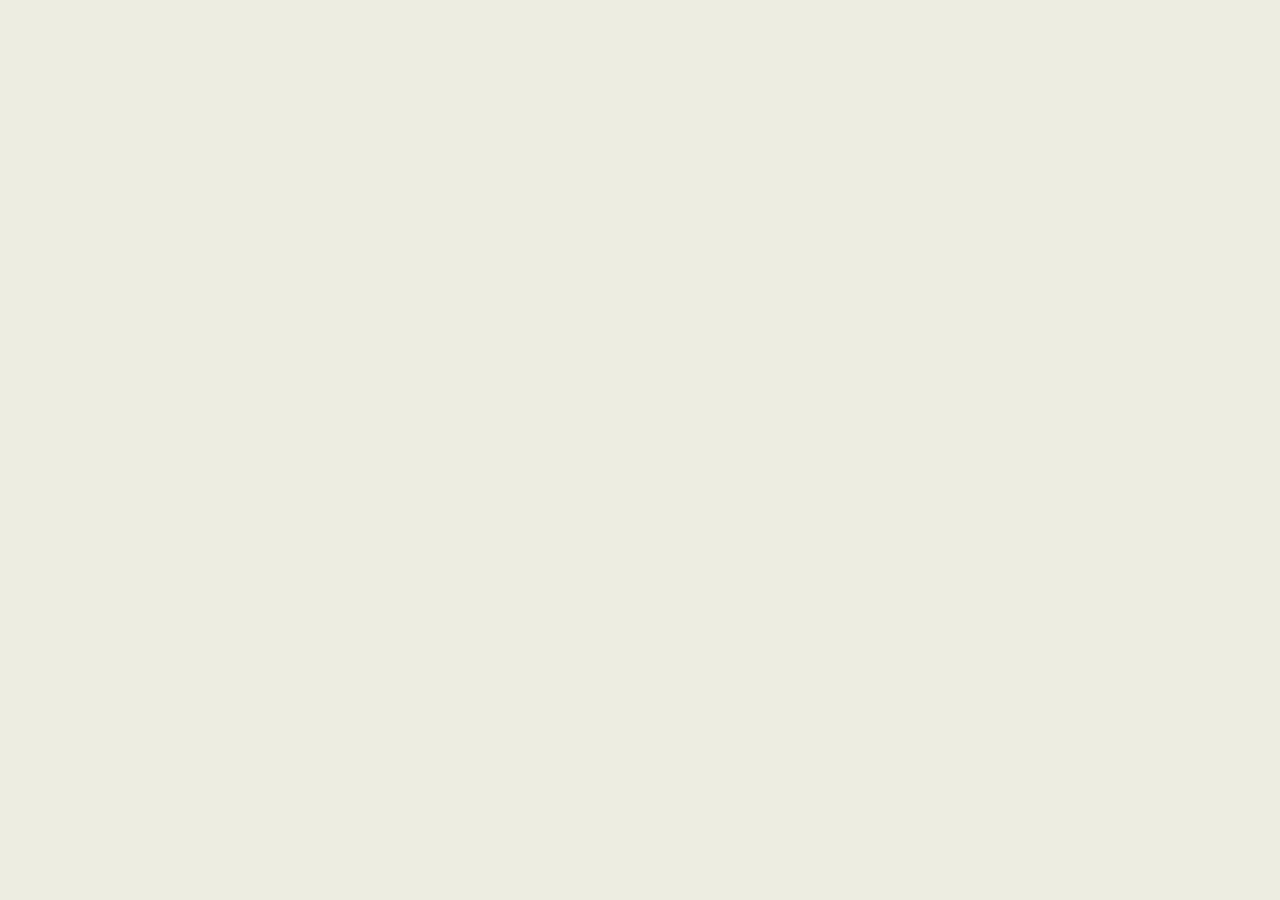
==== about.html @ 6cf09237 "Merge e65d9703455f284e19aa15d1f15fa1c5d9354778 into 5977c89990b8c82c3a031d2081d20582391909e2" ====
<!DOCTYPE html><!--  This site was created in Webflow. https://www.webflow.com  -->
<!--  Last Published: Sun Nov 13 2022 05:56:39 GMT+0000 (Coordinated Universal Time)  -->
<html data-wf-page="636b43f2e501505edc922501" data-wf-site="6369af2b715eea54d5417e1f">
<section class = "hidden-about">
<head>
  <meta charset="utf-8">
  <title>About</title>
  <meta content="About" property="og:title">
  <meta content="About" property="twitter:title">
  <meta content="width=device-width, initial-scale=1" name="viewport">
  <meta content="Webflow" name="generator">
  <link href="css/normalize.css" rel="stylesheet" type="text/css">
  <link href="css/webflow.css" rel="stylesheet" type="text/css">
  <link href="css/minugahan-a.webflow.css" rel="stylesheet" type="text/css">
  <script src="https://ajax.googleapis.com/ajax/libs/webfont/1.6.26/webfont.js" type="text/javascript"></script>
  <script type="text/javascript">WebFont.load({  google: {    families: ["Chivo:300,regular,700,900"]  }});</script>
  <!-- [if lt IE 9]><script src="https://cdnjs.cloudflare.com/ajax/libs/html5shiv/3.7.3/html5shiv.min.js" type="text/javascript"></script><![endif] -->
  <script type="text/javascript">!function(o,c){var n=c.documentElement,t=" w-mod-";n.className+=t+"js",("ontouchstart"in o||o.DocumentTouch&&c instanceof DocumentTouch)&&(n.className+=t+"touch")}(window,document);</script>
  <link href="images/minu-favicon.svg" rel="shortcut icon" type="image/x-icon">
  <link href="images/minu-webclip.svg" rel="apple-touch-icon">
</head>
<body>
  <div data-animation="default" data-collapse="small" data-duration="400" data-easing="ease" data-easing2="ease" role="banner" class="navbar w-nav">
    <div class="container container-nav w-container">
      <div class="container-inner">
        <a href="./index" id="w-node-_649394a2-8411-ead7-0575-63509ac15fb8-9ac15fb5" aria-current="page" class="brand w-nav-brand w--current"><img src="images/minugahana-logo.png" loading="lazy" alt="" class="image-logo"></a>
        <nav role="navigation" id="w-node-_649394a2-8411-ead7-0575-63509ac15fba-9ac15fb5" class="nav-menu w-nav-menu">
          <a href="./about" class="nav-link w-nav-link">About</a>
          <a href="./shop" class="nav-link w-nav-link">Shop</a>
          <a href="./production" class="nav-link w-nav-link">Production</a>
        </nav>
        <div class="burger-cart-wrap">
          <div id="w-node-_649394a2-8411-ead7-0575-63509ac15fc3-9ac15fb5" class="link-wrap-right">
            <a href="/shop#!/~/search" class="w-inline-block"><img src="images/search.svg" loading="lazy" alt="" class="nav-icon"></a>
            <a href="/shop#!/~/account/returnUrl=/account" class="w-inline-block"><img src="images/account.svg" loading="lazy" alt="" class="nav-icon"></a>
            <a href="#" class="nav-link-cart w-inline-block"><img src="images/cart.svg" loading="lazy" alt="" class="nav-icon">
              <div class="embed-cart w-embed w-script">
                <div class="ec-cart-widget"></div>
                <div>
                  <script data-cfasync="false" type="text/javascript" src="https://app.ecwid.com/script.js?80605001&data_platform=code&data_date=2022-11-13" charset="utf-8"></script>
                  <script type="text/javascript">Ecwid.init();</script>
                </div>
              </div>
            </a>
          </div>
          <div id="w-node-_649394a2-8411-ead7-0575-63509ac15fc1-9ac15fb5" class="menu-button w-nav-button">
            <div class="w-icon-nav-menu"></div>
          </div>
        </div>
      </div>
    </div>
  </div>
  <div class="section-medium wf-section">
    <div class="container w-container">
      <div class="paragraph-wrap">
        <p>Minugahana is a Japanese proverbs which directly translated as “not seeing is a flower”. Currently based in North Borneo/Sabah. I started off this platform initially for passion purpose, yet it was so lovely to see the amount of support I got ever since. I look forward to grow through experience with you guys.</p>
      </div>
    </div>
  </div>
  <div class="section-image wf-section">
    <div class="container no-pad w-container">
      <div class="image-wrap"><img src="images/about_1-1.jpg" loading="lazy" srcset="images/about_1-1-p-500.jpg 500w, images/about_1-1-p-800.jpg 800w, images/about_1-1-p-1080.jpg 1080w, images/about_1-1-p-1600.jpg 1600w, images/about_1-1-p-2000.jpg 2000w, images/about_1-1.jpg 2880w" sizes="100vw" alt="" class="image-contain-sides"></div>
    </div>
  </div>
  <div class="section-medium wf-section">
    <div class="container w-container">
      <div class="paragraph-wrap">
        <p>I see Minugahana more like a human experience than a brand/label. My aim is just to learn-experience-create more and making sure I’m giving minimal impact on the environment while working towards it.  Recently I found a local tailor that I work closely with, her name is Lina. She is a middle age woman and very hardworking. I made the tops and she made the skirts. I hope to collaborate with her more in the future.</p>
      </div>
    </div>
  </div>
  <div class="section-image wf-section">
    <div class="container no-pad w-container">
      <div class="image-wrap"><img src="images/about_2.jpg" loading="lazy" srcset="images/about_2-p-500.jpg 500w, images/about_2-p-800.jpg 800w, images/about_2-p-1080.jpg 1080w, images/about_2-p-1600.jpg 1600w, images/about_2-p-2000.jpg 2000w, images/about_2.jpg 2880w" sizes="100vw" alt="" class="image-contain-sides"></div>
    </div>
  </div>
  <div class="section-medium wf-section">
    <div class="container w-container">
      <div class="paragraph-wrap">
        <p>Upcycling is something that we will always look forward to do, in order to help decreasing the global textile waste. We are always in the hunt for fabric remnants/vintages/deadstocks from different places. Each of them carry their own story and it will soon be yours. Each item is either one or few of a kinds, embrace the secondhand nature knowing your product is truly unique and handmade with heaps of care and love.</p>
      </div>
    </div>
  </div>
  <div class="section-image wf-section">
    <div class="container no-pad w-container">
      <div class="image-wrap"><img src="images/about_3.jpg" loading="lazy" srcset="images/about_3-p-500.jpg 500w, images/about_3-p-800.jpg 800w, images/about_3-p-1080.jpg 1080w, images/about_3-p-1600.jpg 1600w, images/about_3-p-2000.jpg 2000w, images/about_3.jpg 2880w" sizes="100vw" alt="" class="image-contain-sides"></div>
    </div>
  </div>
  <div class="section-medium wf-section">
    <div class="container w-container">
      <div class="paragraph-wrap">
        <p>10% of profits are donated monthly to different non-profit organizations, mainly focusing on the ones that needed the most. If you have any suggestions don’t hesitate to contact us, we would really appreciate it.</p>
      </div>
    </div>
  </div>
  <div class="section-image wf-section">
    <div class="container no-pad w-container">
      <div class="image-wrap"><img src="images/about_4.jpg" loading="lazy" srcset="images/about_4-p-500.jpg 500w, images/about_4-p-800.jpg 800w, images/about_4-p-1080.jpg 1080w, images/about_4-p-1600.jpg 1600w, images/about_4-p-2000.jpg 2000w, images/about_4.jpg 2880w" sizes="100vw" alt="" class="image-contain-sides"></div>
    </div>
  </div>
  <div class="section-medium wf-section">
    <div class="container w-container">
      <div class="paragraph-wrap">
        <p>Sending love and gratitude to the lovely people who supported Minugahana’s small and slow motion expression. xx<br><br>Photos are taken by my sister, Dana.</p>
      </div>
    </div>
  </div>
  <div class="section-footer wf-section">
    <div class="container w-container">
      <div class="footer-wrap">
        <div class="footer-links-wrap">
          <a href="./shipping-and-returns" class="footer-link">Shipping &amp; Returns</a>
          <a href="./contact" class="footer-link">Contact</a>
          <a href="./size-guide" class="footer-link">Size guide</a>
          <a href="./care" class="footer-link">Care</a>
          <a href="https://www.instagram.com/minugahan_a/" class="footer-link-icon w-inline-block"><img src="images/instagram-minu.svg" loading="lazy" alt="" class="footer-icon"></a>
        </div>
        <div class="copyright">© 2022 Minugahana. All rights reserved</div>
      </div>
    </div>
  </div>
  <script src="https://d3e54v103j8qbb.cloudfront.net/js/jquery-3.5.1.min.dc5e7f18c8.js?site=6369af2b715eea54d5417e1f" type="text/javascript" integrity="sha256-9/aliU8dGd2tb6OSsuzixeV4y/faTqgFtohetphbbj0=" crossorigin="anonymous"></script>
  <script src="js/webflow.js" type="text/javascript"></script>
  <!-- [if lte IE 9]><script src="https://cdnjs.cloudflare.com/ajax/libs/placeholders/3.0.2/placeholders.min.js"></script><![endif] -->
  <script>
  Ecwid.OnPageLoaded.add(function(page){
    console.log(page);
    if(Ecwid.getVisitorLocation().countryCode === 'MY' && page.type === 'PRODUCT'){
      console.log('Malaysian',$('input[name="Country"]').length)
      var checkExist = setInterval(function() {
        console.log("loading completed!");
        clearInterval(checkExist);
        $('input[name="Country"]').click()	
      }, 100);
    }
  });
  /*
  Ecwid.OnPageLoaded.add(function(page){
    console.log(page);
    if(Ecwid.getVisitorLocation().countryCode === 'MY' && page.type === 'PRODUCT'){
      console.log('Malaysian',$('input[name="Country"]').length)
      var checkExist = setInterval(function() {
        if ($('#loadingDiv').is(':hidden')) {
          console.log("loading completed!");
          clearInterval(checkExist);
          $('input[name="Country"]').click()	
        }
      }, 100);
    }
  });
*/
  Ecwid.OnProductOptionsChanged.add(function() {
    beforeDiscount = parseFloat($($('.details-product-price__value')[0]).text().replace('RM', ''))	
    discount = parseFloat($('.option-surcharge__value').text().replace('-RM', ''))
    /*
    if(Ecwid.getVisitorLocation().countryCode === 'MY'){
      $('.product-details__product-price').append(`<div class="product-details__product-price ec-price-item" style="margin-bottom:0px"><s class="ec-price-item" style="font-size: 15px;">AU$${beforeDiscount.toFixed(2)}</s><span> (Malaysian Price)</span></div>`)    
    }
    */
  });
  Ecwid.OnPageLoaded.add(function(page){
    console.log(page);
    if(page.type === 'SEARCH' || page.type === 'ACCOUNT_ROOT' || page.type === 'CART') {
      console.log('yes');
      $('.tabs-menu').addClass('hide');
    } else {
      console.log('no')
      $('.tabs-menu').removeClass('hide');
    }
  });
</script>
</body>
</section>
</html>
---- css/webflow.css ----
@font-face {
  font-family: 'webflow-icons';
  src: url("[data-uri]") format('truetype');
  font-weight: normal;
  font-style: normal;
}
[class^="w-icon-"],
[class*=" w-icon-"] {
  /* use !important to prevent issues with browser extensions that change fonts */
  font-family: 'webflow-icons' !important;
  speak: none;
  font-style: normal;
  font-weight: normal;
  font-variant: normal;
  text-transform: none;
  line-height: 1;
  /* Better Font Rendering =========== */
  -webkit-font-smoothing: antialiased;
  -moz-osx-font-smoothing: grayscale;
}
.w-icon-slider-right:before {
  content: "\e600";
}
.w-icon-slider-left:before {
  content: "\e601";
}
.w-icon-nav-menu:before {
  content: "\e602";
}
.w-icon-arrow-down:before,
.w-icon-dropdown-toggle:before {
  content: "\e603";
}
.w-icon-file-upload-remove:before {
  content: "\e900";
}
.w-icon-file-upload-icon:before {
  content: "\e903";
}
* {
  -webkit-box-sizing: border-box;
  -moz-box-sizing: border-box;
  box-sizing: border-box;
}
html {
  height: 100%;
}
body {
  margin: 0;
  min-height: 100%;
  background-color: #fff;
  font-family: Arial, sans-serif;
  font-size: 14px;
  line-height: 20px;
  color: #333;
}
img {
  max-width: 100%;
  vertical-align: middle;
  display: inline-block;
}
html.w-mod-touch * {
  background-attachment: scroll !important;
}
.w-block {
  display: block;
}
.w-inline-block {
  max-width: 100%;
  display: inline-block;
}
.w-clearfix:before,
.w-clearfix:after {
  content: " ";
  display: table;
  grid-column-start: 1;
  grid-row-start: 1;
  grid-column-end: 2;
  grid-row-end: 2;
}
.w-clearfix:after {
  clear: both;
}
.w-hidden {
  display: none;
}
.w-button {
  display: inline-block;
  padding: 9px 15px;
  background-color: #3898EC;
  color: white;
  border: 0;
  line-height: inherit;
  text-decoration: none;
  cursor: pointer;
  border-radius: 0;
}
input.w-button {
  -webkit-appearance: button;
}
html[data-w-dynpage] [data-w-cloak] {
  color: transparent !important;
}
.w-webflow-badge,
.w-webflow-badge * {
  position: static;
  left: auto;
  top: auto;
  right: auto;
  bottom: auto;
  z-index: auto;
  display: block;
  visibility: visible;
  overflow: visible;
  overflow-x: visible;
  overflow-y: visible;
  box-sizing: border-box;
  width: auto;
  height: auto;
  max-height: none;
  max-width: none;
  min-height: 0;
  min-width: 0;
  margin: 0;
  padding: 0;
  float: none;
  clear: none;
  border: 0 none transparent;
  border-radius: 0;
  background: none;
  background-image: none;
  background-position: 0% 0%;
  background-size: auto auto;
  background-repeat: repeat;
  background-origin: padding-box;
  background-clip: border-box;
  background-attachment: scroll;
  background-color: transparent;
  box-shadow: none;
  opacity: 1;
  transform: none;
  transition: none;
  direction: ltr;
  font-family: inherit;
  font-weight: inherit;
  color: inherit;
  font-size: inherit;
  line-height: inherit;
  font-style: inherit;
  font-variant: inherit;
  text-align: inherit;
  letter-spacing: inherit;
  text-decoration: inherit;
  text-indent: 0;
  text-transform: inherit;
  list-style-type: disc;
  text-shadow: none;
  font-smoothing: auto;
  vertical-align: baseline;
  cursor: inherit;
  white-space: inherit;
  word-break: normal;
  word-spacing: normal;
  word-wrap: normal;
}
.w-webflow-badge {
  position: fixed !important;
  display: inline-block !important;
  visibility: visible !important;
  z-index: 2147483647 !important;
  top: auto !important;
  right: 12px !important;
  bottom: 12px !important;
  left: auto !important;
  color: #AAADB0 !important;
  background-color: #fff !important;
  border-radius: 3px !important;
  padding: 6px 8px 6px 6px !important;
  font-size: 12px !important;
  opacity: 1 !important;
  line-height: 14px !important;
  text-decoration: none !important;
  transform: none !important;
  margin: 0 !important;
  width: auto !important;
  height: auto !important;
  overflow: visible !important;
  white-space: nowrap;
  box-shadow: 0 0 0 1px rgba(0, 0, 0, 0.1), 0px 1px 3px rgba(0, 0, 0, 0.1);
  cursor: pointer;
}
.w-webflow-badge > img {
  display: inline-block !important;
  visibility: visible !important;
  opacity: 1 !important;
  vertical-align: middle !important;
}
h1,
h2,
h3,
h4,
h5,
h6 {
  font-weight: bold;
  margin-bottom: 10px;
}
h1 {
  font-size: 38px;
  line-height: 44px;
  margin-top: 20px;
}
h2 {
  font-size: 32px;
  line-height: 36px;
  margin-top: 20px;
}
h3 {
  font-size: 24px;
  line-height: 30px;
  margin-top: 20px;
}
h4 {
  font-size: 18px;
  line-height: 24px;
  margin-top: 10px;
}
h5 {
  font-size: 14px;
  line-height: 20px;
  margin-top: 10px;
}
h6 {
  font-size: 12px;
  line-height: 18px;
  margin-top: 10px;
}
p {
  margin-top: 0;
  margin-bottom: 10px;
}
blockquote {
  margin: 0 0 10px 0;
  padding: 10px 20px;
  border-left: 5px solid #E2E2E2;
  font-size: 18px;
  line-height: 22px;
}
figure {
  margin: 0;
  margin-bottom: 10px;
}
figcaption {
  margin-top: 5px;
  text-align: center;
}
ul,
ol {
  margin-top: 0px;
  margin-bottom: 10px;
  padding-left: 40px;
}
.w-list-unstyled {
  padding-left: 0;
  list-style: none;
}
.w-embed:before,
.w-embed:after {
  content: " ";
  display: table;
  grid-column-start: 1;
  grid-row-start: 1;
  grid-column-end: 2;
  grid-row-end: 2;
}
.w-embed:after {
  clear: both;
}
.w-video {
  width: 100%;
  position: relative;
  padding: 0;
}
.w-video iframe,
.w-video object,
.w-video embed {
  position: absolute;
  top: 0;
  left: 0;
  width: 100%;
  height: 100%;
  border: none;
}
fieldset {
  padding: 0;
  margin: 0;
  border: 0;
}
button,
[type='button'],
[type='reset'] {
  border: 0;
  cursor: pointer;
  -webkit-appearance: button;
}
.w-form {
  margin: 0 0 15px;
}
.w-form-done {
  display: none;
  padding: 20px;
  text-align: center;
  background-color: #dddddd;
}
.w-form-fail {
  display: none;
  margin-top: 10px;
  padding: 10px;
  background-color: #ffdede;
}
label {
  display: block;
  margin-bottom: 5px;
  font-weight: bold;
}
.w-input,
.w-select {
  display: block;
  width: 100%;
  height: 38px;
  padding: 8px 12px;
  margin-bottom: 10px;
  font-size: 14px;
  line-height: 1.42857143;
  color: #333333;
  vertical-align: middle;
  background-color: #ffffff;
  border: 1px solid #cccccc;
}
.w-input:-moz-placeholder,
.w-select:-moz-placeholder {
  color: #999;
}
.w-input::-moz-placeholder,
.w-select::-moz-placeholder {
  color: #999;
  opacity: 1;
}
.w-input:-ms-input-placeholder,
.w-select:-ms-input-placeholder {
  color: #999;
}
.w-input::-webkit-input-placeholder,
.w-select::-webkit-input-placeholder {
  color: #999;
}
.w-input:focus,
.w-select:focus {
  border-color: #3898EC;
  outline: 0;
}
.w-input[disabled],
.w-select[disabled],
.w-input[readonly],
.w-select[readonly],
fieldset[disabled] .w-input,
fieldset[disabled] .w-select {
  cursor: not-allowed;
}
.w-input[disabled]:not(.w-input-disabled),
.w-select[disabled]:not(.w-input-disabled),
.w-input[readonly],
.w-select[readonly],
fieldset[disabled]:not(.w-input-disabled) .w-input,
fieldset[disabled]:not(.w-input-disabled) .w-select {
  background-color: #eeeeee;
}
textarea.w-input,
textarea.w-select {
  height: auto;
}
.w-select {
  background-color: #f3f3f3;
}
.w-select[multiple] {
  height: auto;
}
.w-form-label {
  display: inline-block;
  cursor: pointer;
  font-weight: normal;
  margin-bottom: 0px;
}
.w-radio {
  display: block;
  margin-bottom: 5px;
  padding-left: 20px;
}
.w-radio:before,
.w-radio:after {
  content: " ";
  display: table;
  grid-column-start: 1;
  grid-row-start: 1;
  grid-column-end: 2;
  grid-row-end: 2;
}
.w-radio:after {
  clear: both;
}
.w-radio-input {
  margin: 4px 0 0;
  margin-top: 1px \9;
  line-height: normal;
  float: left;
  margin-left: -20px;
}
.w-radio-input {
  margin-top: 3px;
}
.w-file-upload {
  display: block;
  margin-bottom: 10px;
}
.w-file-upload-input {
  width: 0.1px;
  height: 0.1px;
  opacity: 0;
  overflow: hidden;
  position: absolute;
  z-index: -100;
}
.w-file-upload-default,
.w-file-upload-uploading,
.w-file-upload-success {
  display: inline-block;
  color: #333333;
}
.w-file-upload-error {
  display: block;
  margin-top: 10px;
}
.w-file-upload-default.w-hidden,
.w-file-upload-uploading.w-hidden,
.w-file-upload-error.w-hidden,
.w-file-upload-success.w-hidden {
  display: none;
}
.w-file-upload-uploading-btn {
  display: flex;
  font-size: 14px;
  font-weight: normal;
  cursor: pointer;
  margin: 0;
  padding: 8px 12px;
  border: 1px solid #cccccc;
  background-color: #fafafa;
}
.w-file-upload-file {
  display: flex;
  flex-grow: 1;
  justify-content: space-between;
  margin: 0;
  padding: 8px 9px 8px 11px;
  border: 1px solid #cccccc;
  background-color: #fafafa;
}
.w-file-upload-file-name {
  font-size: 14px;
  font-weight: normal;
  display: block;
}
.w-file-remove-link {
  margin-top: 3px;
  margin-left: 10px;
  width: auto;
  height: auto;
  padding: 3px;
  display: block;
  cursor: pointer;
}
.w-icon-file-upload-remove {
  margin: auto;
  font-size: 10px;
}
.w-file-upload-error-msg {
  display: inline-block;
  color: #ea384c;
  padding: 2px 0;
}
.w-file-upload-info {
  display: inline-block;
  line-height: 38px;
  padding: 0 12px;
}
.w-file-upload-label {
  display: inline-block;
  font-size: 14px;
  font-weight: normal;
  cursor: pointer;
  margin: 0;
  padding: 8px 12px;
  border: 1px solid #cccccc;
  background-color: #fafafa;
}
.w-icon-file-upload-icon,
.w-icon-file-upload-uploading {
  display: inline-block;
  margin-right: 8px;
  width: 20px;
}
.w-icon-file-upload-uploading {
  height: 20px;
}
.w-container {
  margin-left: auto;
  margin-right: auto;
  max-width: 940px;
}
.w-container:before,
.w-container:after {
  content: " ";
  display: table;
  grid-column-start: 1;
  grid-row-start: 1;
  grid-column-end: 2;
  grid-row-end: 2;
}
.w-container:after {
  clear: both;
}
.w-container .w-row {
  margin-left: -10px;
  margin-right: -10px;
}
.w-row:before,
.w-row:after {
  content: " ";
  display: table;
  grid-column-start: 1;
  grid-row-start: 1;
  grid-column-end: 2;
  grid-row-end: 2;
}
.w-row:after {
  clear: both;
}
.w-row .w-row {
  margin-left: 0;
  margin-right: 0;
}
.w-col {
  position: relative;
  float: left;
  width: 100%;
  min-height: 1px;
  padding-left: 10px;
  padding-right: 10px;
}
.w-col .w-col {
  padding-left: 0;
  padding-right: 0;
}
.w-col-1 {
  width: 8.33333333%;
}
.w-col-2 {
  width: 16.66666667%;
}
.w-col-3 {
  width: 25%;
}
.w-col-4 {
  width: 33.33333333%;
}
.w-col-5 {
  width: 41.66666667%;
}
.w-col-6 {
  width: 50%;
}
.w-col-7 {
  width: 58.33333333%;
}
.w-col-8 {
  width: 66.66666667%;
}
.w-col-9 {
  width: 75%;
}
.w-col-10 {
  width: 83.33333333%;
}
.w-col-11 {
  width: 91.66666667%;
}
.w-col-12 {
  width: 100%;
}
.w-hidden-main {
  display: none !important;
}
@media screen and (max-width: 991px) {
  .w-container {
    max-width: 728px;
  }
  .w-hidden-main {
    display: inherit !important;
  }
  .w-hidden-medium {
    display: none !important;
  }
  .w-col-medium-1 {
    width: 8.33333333%;
  }
  .w-col-medium-2 {
    width: 16.66666667%;
  }
  .w-col-medium-3 {
    width: 25%;
  }
  .w-col-medium-4 {
    width: 33.33333333%;
  }
  .w-col-medium-5 {
    width: 41.66666667%;
  }
  .w-col-medium-6 {
    width: 50%;
  }
  .w-col-medium-7 {
    width: 58.33333333%;
  }
  .w-col-medium-8 {
    width: 66.66666667%;
  }
  .w-col-medium-9 {
    width: 75%;
  }
  .w-col-medium-10 {
    width: 83.33333333%;
  }
  .w-col-medium-11 {
    width: 91.66666667%;
  }
  .w-col-medium-12 {
    width: 100%;
  }
  .w-col-stack {
    width: 100%;
    left: auto;
    right: auto;
  }
}
@media screen and (max-width: 767px) {
  .w-hidden-main {
    display: inherit !important;
  }
  .w-hidden-medium {
    display: inherit !important;
  }
  .w-hidden-small {
    display: none !important;
  }
  .w-row,
  .w-container .w-row {
    margin-left: 0;
    margin-right: 0;
  }
  .w-col {
    width: 100%;
    left: auto;
    right: auto;
  }
  .w-col-small-1 {
    width: 8.33333333%;
  }
  .w-col-small-2 {
    width: 16.66666667%;
  }
  .w-col-small-3 {
    width: 25%;
  }
  .w-col-small-4 {
    width: 33.33333333%;
  }
  .w-col-small-5 {
    width: 41.66666667%;
  }
  .w-col-small-6 {
    width: 50%;
  }
  .w-col-small-7 {
    width: 58.33333333%;
  }
  .w-col-small-8 {
    width: 66.66666667%;
  }
  .w-col-small-9 {
    width: 75%;
  }
  .w-col-small-10 {
    width: 83.33333333%;
  }
  .w-col-small-11 {
    width: 91.66666667%;
  }
  .w-col-small-12 {
    width: 100%;
  }
}
@media screen and (max-width: 479px) {
  .w-container {
    max-width: none;
  }
  .w-hidden-main {
    display: inherit !important;
  }
  .w-hidden-medium {
    display: inherit !important;
  }
  .w-hidden-small {
    display: inherit !important;
  }
  .w-hidden-tiny {
    display: none !important;
  }
  .w-col {
    width: 100%;
  }
  .w-col-tiny-1 {
    width: 8.33333333%;
  }
  .w-col-tiny-2 {
    width: 16.66666667%;
  }
  .w-col-tiny-3 {
    width: 25%;
  }
  .w-col-tiny-4 {
    width: 33.33333333%;
  }
  .w-col-tiny-5 {
    width: 41.66666667%;
  }
  .w-col-tiny-6 {
    width: 50%;
  }
  .w-col-tiny-7 {
    width: 58.33333333%;
  }
  .w-col-tiny-8 {
    width: 66.66666667%;
  }
  .w-col-tiny-9 {
    width: 75%;
  }
  .w-col-tiny-10 {
    width: 83.33333333%;
  }
  .w-col-tiny-11 {
    width: 91.66666667%;
  }
  .w-col-tiny-12 {
    width: 100%;
  }
}
.w-widget {
  position: relative;
}
.w-widget-map {
  width: 100%;
  height: 400px;
}
.w-widget-map label {
  width: auto;
  display: inline;
}
.w-widget-map img {
  max-width: inherit;
}
.w-widget-map .gm-style-iw {
  text-align: center;
}
.w-widget-map .gm-style-iw > button {
  display: none !important;
}
.w-widget-twitter {
  overflow: hidden;
}
.w-widget-twitter-count-shim {
  display: inline-block;
  vertical-align: top;
  position: relative;
  width: 28px;
  height: 20px;
  text-align: center;
  background: white;
  border: #758696 solid 1px;
  border-radius: 3px;
}
.w-widget-twitter-count-shim * {
  pointer-events: none;
  -webkit-user-select: none;
  -moz-user-select: none;
  -ms-user-select: none;
  user-select: none;
}
.w-widget-twitter-count-shim .w-widget-twitter-count-inner {
  position: relative;
  font-size: 15px;
  line-height: 12px;
  text-align: center;
  color: #999;
  font-family: serif;
}
.w-widget-twitter-count-shim .w-widget-twitter-count-clear {
  position: relative;
  display: block;
}
.w-widget-twitter-count-shim.w--large {
  width: 36px;
  height: 28px;
}
.w-widget-twitter-count-shim.w--large .w-widget-twitter-count-inner {
  font-size: 18px;
  line-height: 18px;
}
.w-widget-twitter-count-shim:not(.w--vertical) {
  margin-left: 5px;
  margin-right: 8px;
}
.w-widget-twitter-count-shim:not(.w--vertical).w--large {
  margin-left: 6px;
}
.w-widget-twitter-count-shim:not(.w--vertical):before,
.w-widget-twitter-count-shim:not(.w--vertical):after {
  top: 50%;
  left: 0;
  border: solid transparent;
  content: ' ';
  height: 0;
  width: 0;
  position: absolute;
  pointer-events: none;
}
.w-widget-twitter-count-shim:not(.w--vertical):before {
  border-color: rgba(117, 134, 150, 0);
  border-right-color: #5d6c7b;
  border-width: 4px;
  margin-left: -9px;
  margin-top: -4px;
}
.w-widget-twitter-count-shim:not(.w--vertical).w--large:before {
  border-width: 5px;
  margin-left: -10px;
  margin-top: -5px;
}
.w-widget-twitter-count-shim:not(.w--vertical):after {
  border-color: rgba(255, 255, 255, 0);
  border-right-color: white;
  border-width: 4px;
  margin-left: -8px;
  margin-top: -4px;
}
.w-widget-twitter-count-shim:not(.w--vertical).w--large:after {
  border-width: 5px;
  margin-left: -9px;
  margin-top: -5px;
}
.w-widget-twitter-count-shim.w--vertical {
  width: 61px;
  height: 33px;
  margin-bottom: 8px;
}
.w-widget-twitter-count-shim.w--vertical:before,
.w-widget-twitter-count-shim.w--vertical:after {
  top: 100%;
  left: 50%;
  border: solid transparent;
  content: ' ';
  height: 0;
  width: 0;
  position: absolute;
  pointer-events: none;
}
.w-widget-twitter-count-shim.w--vertical:before {
  border-color: rgba(117, 134, 150, 0);
  border-top-color: #5d6c7b;
  border-width: 5px;
  margin-left: -5px;
}
.w-widget-twitter-count-shim.w--vertical:after {
  border-color: rgba(255, 255, 255, 0);
  border-top-color: white;
  border-width: 4px;
  margin-left: -4px;
}
.w-widget-twitter-count-shim.w--vertical .w-widget-twitter-count-inner {
  font-size: 18px;
  line-height: 22px;
}
.w-widget-twitter-count-shim.w--vertical.w--large {
  width: 76px;
}
.w-background-video {
  position: relative;
  overflow: hidden;
  height: 500px;
  color: white;
}
.w-background-video > video {
  background-size: cover;
  background-position: 50% 50%;
  position: absolute;
  margin: auto;
  width: 100%;
  height: 100%;
  right: -100%;
  bottom: -100%;
  top: -100%;
  left: -100%;
  object-fit: cover;
  z-index: -100;
}
.w-background-video > video::-webkit-media-controls-start-playback-button {
  display: none !important;
  -webkit-appearance: none;
}
.w-background-video--control {
  position: absolute;
  bottom: 1em;
  right: 1em;
  background-color: transparent;
  padding: 0;
}
.w-background-video--control > [hidden] {
  display: none !important;
}
.w-slider {
  position: relative;
  height: 300px;
  text-align: center;
  background: #dddddd;
  clear: both;
  -webkit-tap-highlight-color: rgba(0, 0, 0, 0);
  tap-highlight-color: rgba(0, 0, 0, 0);
}
.w-slider-mask {
  position: relative;
  display: block;
  overflow: hidden;
  z-index: 1;
  left: 0;
  right: 0;
  height: 100%;
  white-space: nowrap;
}
.w-slide {
  position: relative;
  display: inline-block;
  vertical-align: top;
  width: 100%;
  height: 100%;
  white-space: normal;
  text-align: left;
}
.w-slider-nav {
  position: absolute;
  z-index: 2;
  top: auto;
  right: 0;
  bottom: 0;
  left: 0;
  margin: auto;
  padding-top: 10px;
  height: 40px;
  text-align: center;
  -webkit-tap-highlight-color: rgba(0, 0, 0, 0);
  tap-highlight-color: rgba(0, 0, 0, 0);
}
.w-slider-nav.w-round > div {
  border-radius: 100%;
}
.w-slider-nav.w-num > div {
  width: auto;
  height: auto;
  padding: 0.2em 0.5em;
  font-size: inherit;
  line-height: inherit;
}
.w-slider-nav.w-shadow > div {
  box-shadow: 0 0 3px rgba(51, 51, 51, 0.4);
}
.w-slider-nav-invert {
  color: #fff;
}
.w-slider-nav-invert > div {
  background-color: rgba(34, 34, 34, 0.4);
}
.w-slider-nav-invert > div.w-active {
  background-color: #222;
}
.w-slider-dot {
  position: relative;
  display: inline-block;
  width: 1em;
  height: 1em;
  background-color: rgba(255, 255, 255, 0.4);
  cursor: pointer;
  margin: 0 3px 0.5em;
  transition: background-color 100ms, color 100ms;
}
.w-slider-dot.w-active {
  background-color: #fff;
}
.w-slider-dot:focus {
  outline: none;
  box-shadow: 0px 0px 0px 2px #fff;
}
.w-slider-dot:focus.w-active {
  box-shadow: none;
}
.w-slider-arrow-left,
.w-slider-arrow-right {
  position: absolute;
  width: 80px;
  top: 0;
  right: 0;
  bottom: 0;
  left: 0;
  margin: auto;
  cursor: pointer;
  overflow: hidden;
  color: white;
  font-size: 40px;
  -webkit-tap-highlight-color: rgba(0, 0, 0, 0);
  tap-highlight-color: rgba(0, 0, 0, 0);
  -webkit-user-select: none;
  -moz-user-select: none;
  -ms-user-select: none;
  user-select: none;
}
.w-slider-arrow-left [class^='w-icon-'],
.w-slider-arrow-right [class^='w-icon-'],
.w-slider-arrow-left [class*=' w-icon-'],
.w-slider-arrow-right [class*=' w-icon-'] {
  position: absolute;
}
.w-slider-arrow-left:focus,
.w-slider-arrow-right:focus {
  outline: 0;
}
.w-slider-arrow-left {
  z-index: 3;
  right: auto;
}
.w-slider-arrow-right {
  z-index: 4;
  left: auto;
}
.w-icon-slider-left,
.w-icon-slider-right {
  top: 0;
  right: 0;
  bottom: 0;
  left: 0;
  margin: auto;
  width: 1em;
  height: 1em;
}
.w-slider-aria-label {
  border: 0;
  clip: rect(0 0 0 0);
  height: 1px;
  margin: -1px;
  overflow: hidden;
  padding: 0;
  position: absolute;
  width: 1px;
}
.w-slider-force-show {
  display: block !important;
}
.w-dropdown {
  display: inline-block;
  position: relative;
  text-align: left;
  margin-left: auto;
  margin-right: auto;
  z-index: 900;
}
.w-dropdown-btn,
.w-dropdown-toggle,
.w-dropdown-link {
  position: relative;
  vertical-align: top;
  text-decoration: none;
  color: #222222;
  padding: 20px;
  text-align: left;
  margin-left: auto;
  margin-right: auto;
  white-space: nowrap;
}
.w-dropdown-toggle {
  -webkit-user-select: none;
  -moz-user-select: none;
  -ms-user-select: none;
  user-select: none;
  display: inline-block;
  cursor: pointer;
  padding-right: 40px;
}
.w-dropdown-toggle:focus {
  outline: 0;
}
.w-icon-dropdown-toggle {
  position: absolute;
  top: 0;
  right: 0;
  bottom: 0;
  margin: auto;
  margin-right: 20px;
  width: 1em;
  height: 1em;
}
.w-dropdown-list {
  position: absolute;
  background: #dddddd;
  display: none;
  min-width: 100%;
}
.w-dropdown-list.w--open {
  display: block;
}
.w-dropdown-link {
  padding: 10px 20px;
  display: block;
  color: #222222;
}
.w-dropdown-link.w--current {
  color: #0082f3;
}
.w-dropdown-link:focus {
  outline: 0;
}
@media screen and (max-width: 767px) {
  .w-nav-brand {
    padding-left: 10px;
  }
}
/**
 * ## Note
 * Safari (on both iOS and OS X) does not handle viewport units (vh, vw) well.
 * For example percentage units do not work on descendants of elements that
 * have any dimensions expressed in viewport units. It also doesn’t handle them at
 * all in `calc()`.
 */
/**
 * Wrapper around all lightbox elements
 *
 * 1. Since the lightbox can receive focus, IE also gives it an outline.
 * 2. Fixes flickering on Chrome when a transition is in progress
 *    underneath the lightbox.
 */
.w-lightbox-backdrop {
  color: #000;
  cursor: auto;
  font-family: serif;
  font-size: medium;
  font-style: normal;
  font-variant: normal;
  font-weight: normal;
  letter-spacing: normal;
  line-height: normal;
  list-style: disc;
  text-align: start;
  text-indent: 0;
  text-shadow: none;
  text-transform: none;
  visibility: visible;
  white-space: normal;
  word-break: normal;
  word-spacing: normal;
  word-wrap: normal;
  position: fixed;
  top: 0;
  right: 0;
  bottom: 0;
  left: 0;
  color: #fff;
  font-family: "Helvetica Neue", Helvetica, Ubuntu, "Segoe UI", Verdana, sans-serif;
  font-size: 17px;
  line-height: 1.2;
  font-weight: 300;
  text-align: center;
  background: rgba(0, 0, 0, 0.9);
  z-index: 2000;
  outline: 0;
  /* 1 */
  opacity: 0;
  -webkit-user-select: none;
  -moz-user-select: none;
  -ms-user-select: none;
  -webkit-tap-highlight-color: transparent;
  -webkit-transform: translate(0, 0);
  /* 2 */
}
/**
 * Neat trick to bind the rubberband effect to our canvas instead of the whole
 * document on iOS. It also prevents a bug that causes the document underneath to scroll.
 */
.w-lightbox-backdrop,
.w-lightbox-container {
  height: 100%;
  overflow: auto;
  -webkit-overflow-scrolling: touch;
}
.w-lightbox-content {
  position: relative;
  height: 100vh;
  overflow: hidden;
}
.w-lightbox-view {
  position: absolute;
  width: 100vw;
  height: 100vh;
  opacity: 0;
}
.w-lightbox-view:before {
  content: "";
  height: 100vh;
}
/* .w-lightbox-content */
.w-lightbox-group,
.w-lightbox-group .w-lightbox-view,
.w-lightbox-group .w-lightbox-view:before {
  height: 86vh;
}
.w-lightbox-frame,
.w-lightbox-view:before {
  display: inline-block;
  vertical-align: middle;
}
/*
 * 1. Remove default margin set by user-agent on the <figure> element.
 */
.w-lightbox-figure {
  position: relative;
  margin: 0;
  /* 1 */
}
.w-lightbox-group .w-lightbox-figure {
  cursor: pointer;
}
/**
 * IE adds image dimensions as width and height attributes on the IMG tag,
 * but we need both width and height to be set to auto to enable scaling.
 */
.w-lightbox-img {
  width: auto;
  height: auto;
  max-width: none;
}
/**
 * 1. Reset if style is set by user on "All Images"
 */
.w-lightbox-image {
  display: block;
  float: none;
  /* 1 */
  max-width: 100vw;
  max-height: 100vh;
}
.w-lightbox-group .w-lightbox-image {
  max-height: 86vh;
}
.w-lightbox-caption {
  position: absolute;
  right: 0;
  bottom: 0;
  left: 0;
  padding: 0.5em 1em;
  background: rgba(0, 0, 0, 0.4);
  text-align: left;
  text-overflow: ellipsis;
  white-space: nowrap;
  overflow: hidden;
}
.w-lightbox-embed {
  position: absolute;
  top: 0;
  right: 0;
  bottom: 0;
  left: 0;
  width: 100%;
  height: 100%;
}
.w-lightbox-control {
  position: absolute;
  top: 0;
  width: 4em;
  background-size: 24px;
  background-repeat: no-repeat;
  background-position: center;
  cursor: pointer;
  -webkit-transition: all 0.3s;
  transition: all 0.3s;
}
.w-lightbox-left {
  display: none;
  bottom: 0;
  left: 0;
  /* <svg xmlns="http://www.w3.org/2000/svg" viewBox="-20 0 24 40" width="24" height="40"><g transform="rotate(45)"><path d="m0 0h5v23h23v5h-28z" opacity=".4"/><path d="m1 1h3v23h23v3h-26z" fill="#fff"/></g></svg> */
  background-image: url("[data-uri]");
}
.w-lightbox-right {
  display: none;
  right: 0;
  bottom: 0;
  /* <svg xmlns="http://www.w3.org/2000/svg" viewBox="-4 0 24 40" width="24" height="40"><g transform="rotate(45)"><path d="m0-0h28v28h-5v-23h-23z" opacity=".4"/><path d="m1 1h26v26h-3v-23h-23z" fill="#fff"/></g></svg> */
  background-image: url("[data-uri]");
}
/*
 * Without specifying the with and height inside the SVG, all versions of IE render the icon too small.
 * The bug does not seem to manifest itself if the elements are tall enough such as the above arrows.
 * (http://stackoverflow.com/questions/16092114/background-size-differs-in-internet-explorer)
 */
.w-lightbox-close {
  right: 0;
  height: 2.6em;
  /* <svg xmlns="http://www.w3.org/2000/svg" viewBox="-4 0 18 17" width="18" height="17"><g transform="rotate(45)"><path d="m0 0h7v-7h5v7h7v5h-7v7h-5v-7h-7z" opacity=".4"/><path d="m1 1h7v-7h3v7h7v3h-7v7h-3v-7h-7z" fill="#fff"/></g></svg> */
  background-image: url("[data-uri]");
  background-size: 18px;
}
/**
 * 1. All IE versions add extra space at the bottom without this.
 */
.w-lightbox-strip {
  position: absolute;
  bottom: 0;
  left: 0;
  right: 0;
  padding: 0 1vh;
  line-height: 0;
  /* 1 */
  white-space: nowrap;
  overflow-x: auto;
  overflow-y: hidden;
}
/*
 * 1. We use content-box to avoid having to do `width: calc(10vh + 2vw)`
 *    which doesn’t work in Safari anyway.
 * 2. Chrome renders images pixelated when switching to GPU. Making sure
 *    the parent is also rendered on the GPU (by setting translate3d for
 *    example) fixes this behavior.
 */
.w-lightbox-item {
  display: inline-block;
  width: 10vh;
  padding: 2vh 1vh;
  box-sizing: content-box;
  /* 1 */
  cursor: pointer;
  -webkit-transform: translate3d(0, 0, 0);
  /* 2 */
}
.w-lightbox-active {
  opacity: 0.3;
}
.w-lightbox-thumbnail {
  position: relative;
  height: 10vh;
  background: #222;
  overflow: hidden;
}
.w-lightbox-thumbnail-image {
  position: absolute;
  top: 0;
  left: 0;
}
.w-lightbox-thumbnail .w-lightbox-tall {
  top: 50%;
  width: 100%;
  -webkit-transform: translate(0, -50%);
  -ms-transform: translate(0, -50%);
  transform: translate(0, -50%);
}
.w-lightbox-thumbnail .w-lightbox-wide {
  left: 50%;
  height: 100%;
  -webkit-transform: translate(-50%, 0);
  -ms-transform: translate(-50%, 0);
  transform: translate(-50%, 0);
}
/*
 * Spinner
 *
 * Absolute pixel values are used to avoid rounding errors that would cause
 * the white spinning element to be misaligned with the track.
 */
.w-lightbox-spinner {
  position: absolute;
  top: 50%;
  left: 50%;
  box-sizing: border-box;
  width: 40px;
  height: 40px;
  margin-top: -20px;
  margin-left: -20px;
  border: 5px solid rgba(0, 0, 0, 0.4);
  border-radius: 50%;
  -webkit-animation: spin 0.8s infinite linear;
  animation: spin 0.8s infinite linear;
}
.w-lightbox-spinner:after {
  content: "";
  position: absolute;
  top: -4px;
  right: -4px;
  bottom: -4px;
  left: -4px;
  border: 3px solid transparent;
  border-bottom-color: #fff;
  border-radius: 50%;
}
/*
 * Utility classes
 */
.w-lightbox-hide {
  display: none;
}
.w-lightbox-noscroll {
  overflow: hidden;
}
@media (min-width: 768px) {
  .w-lightbox-content {
    height: 96vh;
    margin-top: 2vh;
  }
  .w-lightbox-view,
  .w-lightbox-view:before {
    height: 96vh;
  }
  /* .w-lightbox-content */
  .w-lightbox-group,
  .w-lightbox-group .w-lightbox-view,
  .w-lightbox-group .w-lightbox-view:before {
    height: 84vh;
  }
  .w-lightbox-image {
    max-width: 96vw;
    max-height: 96vh;
  }
  .w-lightbox-group .w-lightbox-image {
    max-width: 82.3vw;
    max-height: 84vh;
  }
  .w-lightbox-left,
  .w-lightbox-right {
    display: block;
    opacity: 0.5;
  }
  .w-lightbox-close {
    opacity: 0.8;
  }
  .w-lightbox-control:hover {
    opacity: 1;
  }
}
.w-lightbox-inactive,
.w-lightbox-inactive:hover {
  opacity: 0;
}
.w-richtext:before,
.w-richtext:after {
  content: " ";
  display: table;
  grid-column-start: 1;
  grid-row-start: 1;
  grid-column-end: 2;
  grid-row-end: 2;
}
.w-richtext:after {
  clear: both;
}
.w-richtext[contenteditable="true"]:before,
.w-richtext[contenteditable="true"]:after {
  white-space: initial;
}
.w-richtext ol,
.w-richtext ul {
  overflow: hidden;
}
.w-richtext .w-richtext-figure-selected.w-richtext-figure-type-video div:after,
.w-richtext .w-richtext-figure-selected[data-rt-type="video"] div:after {
  outline: 2px solid #2895f7;
}
.w-richtext .w-richtext-figure-selected.w-richtext-figure-type-image div,
.w-richtext .w-richtext-figure-selected[data-rt-type="image"] div {
  outline: 2px solid #2895f7;
}
.w-richtext figure.w-richtext-figure-type-video > div:after,
.w-richtext figure[data-rt-type="video"] > div:after {
  content: '';
  position: absolute;
  display: none;
  left: 0;
  top: 0;
  right: 0;
  bottom: 0;
}
.w-richtext figure {
  position: relative;
  max-width: 60%;
}
.w-richtext figure > div:before {
  cursor: default!important;
}
.w-richtext figure img {
  width: 100%;
}
.w-richtext figure figcaption.w-richtext-figcaption-placeholder {
  opacity: 0.6;
}
.w-richtext figure div {
  /* fix incorrectly sized selection border in the data manager */
  font-size: 0px;
  color: transparent;
}
.w-richtext figure.w-richtext-figure-type-image,
.w-richtext figure[data-rt-type="image"] {
  display: table;
}
.w-richtext figure.w-richtext-figure-type-image > div,
.w-richtext figure[data-rt-type="image"] > div {
  display: inline-block;
}
.w-richtext figure.w-richtext-figure-type-image > figcaption,
.w-richtext figure[data-rt-type="image"] > figcaption {
  display: table-caption;
  caption-side: bottom;
}
.w-richtext figure.w-richtext-figure-type-video,
.w-richtext figure[data-rt-type="video"] {
  width: 60%;
  height: 0;
}
.w-richtext figure.w-richtext-figure-type-video iframe,
.w-richtext figure[data-rt-type="video"] iframe {
  position: absolute;
  top: 0;
  left: 0;
  width: 100%;
  height: 100%;
}
.w-richtext figure.w-richtext-figure-type-video > div,
.w-richtext figure[data-rt-type="video"] > div {
  width: 100%;
}
.w-richtext figure.w-richtext-align-center {
  margin-right: auto;
  margin-left: auto;
  clear: both;
}
.w-richtext figure.w-richtext-align-center.w-richtext-figure-type-image > div,
.w-richtext figure.w-richtext-align-center[data-rt-type="image"] > div {
  max-width: 100%;
}
.w-richtext figure.w-richtext-align-normal {
  clear: both;
}
.w-richtext figure.w-richtext-align-fullwidth {
  width: 100%;
  max-width: 100%;
  text-align: center;
  clear: both;
  display: block;
  margin-right: auto;
  margin-left: auto;
}
.w-richtext figure.w-richtext-align-fullwidth > div {
  display: inline-block;
  /* padding-bottom is used for aspect ratios in video figures
      we want the div to inherit that so hover/selection borders in the designer-canvas
      fit right*/
  padding-bottom: inherit;
}
.w-richtext figure.w-richtext-align-fullwidth > figcaption {
  display: block;
}
.w-richtext figure.w-richtext-align-floatleft {
  float: left;
  margin-right: 15px;
  clear: none;
}
.w-richtext figure.w-richtext-align-floatright {
  float: right;
  margin-left: 15px;
  clear: none;
}
.w-nav {
  position: relative;
  background: #dddddd;
  z-index: 1000;
}
.w-nav:before,
.w-nav:after {
  content: " ";
  display: table;
  grid-column-start: 1;
  grid-row-start: 1;
  grid-column-end: 2;
  grid-row-end: 2;
}
.w-nav:after {
  clear: both;
}
.w-nav-brand {
  position: relative;
  float: left;
  text-decoration: none;
  color: #333333;
}
.w-nav-link {
  position: relative;
  display: inline-block;
  vertical-align: top;
  text-decoration: none;
  color: #222222;
  padding: 20px;
  text-align: left;
  margin-left: auto;
  margin-right: auto;
}
.w-nav-link.w--current {
  color: #0082f3;
}
.w-nav-menu {
  position: relative;
  float: right;
}
[data-nav-menu-open] {
  display: block !important;
  position: absolute;
  top: 100%;
  left: 0;
  right: 0;
  background: #C8C8C8;
  text-align: center;
  overflow: visible;
  min-width: 200px;
}
.w--nav-link-open {
  display: block;
  position: relative;
}
.w-nav-overlay {
  position: absolute;
  overflow: hidden;
  display: none;
  top: 100%;
  left: 0;
  right: 0;
  width: 100%;
}
.w-nav-overlay [data-nav-menu-open] {
  top: 0;
}
.w-nav[data-animation="over-left"] .w-nav-overlay {
  width: auto;
}
.w-nav[data-animation="over-left"] .w-nav-overlay,
.w-nav[data-animation="over-left"] [data-nav-menu-open] {
  right: auto;
  z-index: 1;
  top: 0;
}
.w-nav[data-animation="over-right"] .w-nav-overlay {
  width: auto;
}
.w-nav[data-animation="over-right"] .w-nav-overlay,
.w-nav[data-animation="over-right"] [data-nav-menu-open] {
  left: auto;
  z-index: 1;
  top: 0;
}
.w-nav-button {
  position: relative;
  float: right;
  padding: 18px;
  font-size: 24px;
  display: none;
  cursor: pointer;
  -webkit-tap-highlight-color: rgba(0, 0, 0, 0);
  tap-highlight-color: rgba(0, 0, 0, 0);
  -webkit-user-select: none;
  -moz-user-select: none;
  -ms-user-select: none;
  user-select: none;
}
.w-nav-button:focus {
  outline: 0;
}
.w-nav-button.w--open {
  background-color: #C8C8C8;
  color: white;
}
.w-nav[data-collapse="all"] .w-nav-menu {
  display: none;
}
.w-nav[data-collapse="all"] .w-nav-button {
  display: block;
}
.w--nav-dropdown-open {
  display: block;
}
.w--nav-dropdown-toggle-open {
  display: block;
}
.w--nav-dropdown-list-open {
  position: static;
}
@media screen and (max-width: 991px) {
  .w-nav[data-collapse="medium"] .w-nav-menu {
    display: none;
  }
  .w-nav[data-collapse="medium"] .w-nav-button {
    display: block;
  }
}
@media screen and (max-width: 767px) {
  .w-nav[data-collapse="small"] .w-nav-menu {
    display: none;
  }
  .w-nav[data-collapse="small"] .w-nav-button {
    display: block;
  }
  .w-nav-brand {
    padding-left: 10px;
  }
}
@media screen and (max-width: 479px) {
  .w-nav[data-collapse="tiny"] .w-nav-menu {
    display: none;
  }
  .w-nav[data-collapse="tiny"] .w-nav-button {
    display: block;
  }
}
.w-tabs {
  position: relative;
}
.w-tabs:before,
.w-tabs:after {
  content: " ";
  display: table;
  grid-column-start: 1;
  grid-row-start: 1;
  grid-column-end: 2;
  grid-row-end: 2;
}
.w-tabs:after {
  clear: both;
}
.w-tab-menu {
  position: relative;
}
.w-tab-link {
  position: relative;
  display: inline-block;
  vertical-align: top;
  text-decoration: none;
  padding: 9px 30px;
  text-align: left;
  cursor: pointer;
  color: #222222;
  background-color: #dddddd;
}
.w-tab-link.w--current {
  background-color: #C8C8C8;
}
.w-tab-link:focus {
  outline: 0;
}
.w-tab-content {
  position: relative;
  display: block;
  overflow: hidden;
}
.w-tab-pane {
  position: relative;
  display: none;
}
.w--tab-active {
  display: block;
}
@media screen and (max-width: 479px) {
  .w-tab-link {
    display: block;
  }
}
.w-ix-emptyfix:after {
  content: "";
}
@keyframes spin {
  0% {
    transform: rotate(0deg);
  }
  100% {
    transform: rotate(360deg);
  }
}
.w-dyn-empty {
  padding: 10px;
  background-color: #dddddd;
}
.w-dyn-hide {
  display: none !important;
}
.w-dyn-bind-empty {
  display: none !important;
}
.w-condition-invisible {
  display: none !important;
}
.wf-layout-layout {
  display: grid !important;
}
.wf-layout-cell {
  display: flex !important;
}
.hidden-about {
  display: none !important
---- css/minugahan-a.webflow.css ----
.w-layout-grid {
  display: -ms-grid;
  display: grid;
  grid-auto-columns: 1fr;
  -ms-grid-columns: 1fr 1fr;
  grid-template-columns: 1fr 1fr;
  -ms-grid-rows: auto auto;
  grid-template-rows: auto auto;
  grid-row-gap: 16px;
  grid-column-gap: 16px;
}

body {
  background-color: #edede1;
  font-family: Chivo, sans-serif;
  color: #675c22;
  font-size: 15px;
  line-height: 20px;
}

h2 {
  margin-top: 20px;
  margin-bottom: 10px;
  color: #226756;
  font-size: 15px;
  line-height: 2.5em;
  font-weight: 700;
}

p {
  margin-bottom: 10px;
  color: #675c22;
  font-size: 16px;
  line-height: 2.5em;
}

.navbar {
  padding-top: 30px;
  padding-bottom: 30px;
  background-color: transparent;
}

.container {
  max-width: 1920px;
  padding-right: 30px;
  padding-left: 30px;
}

.container.no-pad {
  padding-right: 0px;
  padding-left: 0px;
}

.image-logo {
  max-width: 200px;
}

.container-inner {
  display: -ms-grid;
  display: grid;
  -webkit-box-align: center;
  -webkit-align-items: center;
  -ms-flex-align: center;
  align-items: center;
  grid-auto-columns: 1fr;
  grid-column-gap: 16px;
  grid-row-gap: 16px;
  -ms-grid-columns: 1fr 1fr 1fr;
  grid-template-columns: 1fr 1fr 1fr;
  -ms-grid-rows: auto;
  grid-template-rows: auto;
}

.nav-link {
  color: #226756;
  font-size: 15px;
}

.nav-link.w--current {
  color: #675c22;
}

.nav-menu {
  display: -webkit-box;
  display: -webkit-flex;
  display: -ms-flexbox;
  display: flex;
  grid-column-gap: 10px;
}

.link-wrap-right {
  display: -webkit-box;
  display: -webkit-flex;
  display: -ms-flexbox;
  display: flex;
  -webkit-box-pack: end;
  -webkit-justify-content: flex-end;
  -ms-flex-pack: end;
  justify-content: flex-end;
  -webkit-box-align: center;
  -webkit-align-items: center;
  -ms-flex-align: center;
  align-items: center;
  grid-column-gap: 20px;
}

.image-wrap {
  position: relative;
  width: 100%;
}

.section-small {
  padding-top: 30px;
  padding-bottom: 30px;
}

.subscribe-button {
  margin-bottom: -5px;
  padding: 5px 10px 0px;
  border-bottom: 1px none #226756;
  background-color: transparent;
  color: #226756;
}

.button-home {
  position: absolute;
  margin-bottom: -5px;
  padding: 5px 15px;
  border: 1px solid #226756 ;
  background-color: white;
  color: #226756;
  text-decoration: none;
  line-height: 1.2em;
}

@media only screen and (min-width: 769px) {
  .button-home {
    font-size: 20px;
  }
}

.text-field {
  margin-bottom: 0px;
  padding-right: 15px;
  padding-left: 15px;
  border-style: none none solid;
  border-width: 1px;
  border-color: #000;
  background-color: transparent;
}

.text-field::-webkit-input-placeholder {
  color: rgba(34, 103, 86, 0.7);
}

.text-field:-ms-input-placeholder {
  color: rgba(34, 103, 86, 0.7);
}

.text-field::-ms-input-placeholder {
  color: rgba(34, 103, 86, 0.7);
}

.text-field::placeholder {
  color: rgba(34, 103, 86, 0.7);
}

.subscribe-wrap {
  max-width: 463px;
  margin-right: auto;
  margin-left: auto;
  text-align: center;
}

.subscribe-form {
  display: -webkit-box;
  display: -webkit-flex;
  display: -ms-flexbox;
  display: flex;
}

.h2 {
  color: #226756;
  font-size: 15px;
  font-weight: 400;
  text-transform: uppercase;
}

.margin-bottom-50px {
  margin-bottom: 50px;
}

.footer-wrap {
  display: -webkit-box;
  display: -webkit-flex;
  display: -ms-flexbox;
  display: flex;
  margin-right: auto;
  margin-left: auto;
  -webkit-box-orient: vertical;
  -webkit-box-direction: normal;
  -webkit-flex-direction: column;
  -ms-flex-direction: column;
  flex-direction: column;
  -webkit-box-pack: center;
  -webkit-justify-content: center;
  -ms-flex-pack: center;
  justify-content: center;
  -webkit-box-align: center;
  -webkit-align-items: center;
  -ms-flex-align: center;
  align-items: center;
  grid-auto-flow: column;
  grid-auto-columns: -webkit-max-content;
  grid-auto-columns: max-content;
  -ms-grid-columns: -webkit-max-content;
  -ms-grid-columns: max-content;
  grid-template-columns: -webkit-max-content;
  grid-template-columns: max-content;
  -ms-grid-rows: auto;
  grid-template-rows: auto;
}

.section-footer {
  padding-top: 185px;
  padding-bottom: 35px;
}

.footer-link {
  margin-right: 28px;
  margin-left: 28px;
  color: #226756;
  text-decoration: none;
}

.footer-link.w--current {
  color: #675c22;
}

.section-medium {
  padding-top: 80px;
  padding-bottom: 80px;
}

.paragraph-wrap {
  max-width: 914px;
  margin-right: auto;
  margin-left: auto;
  text-align: center;
}

.production_rich-text p {
  margin-bottom: 50px;
}

.home-image-wrap {
  position: relative;
  display: flex;
  justify-content: center;
  align-items: center;
  width: 100%;
}

.image-contain-sides {
  width: 100%;
  -o-object-fit: contain;
  object-fit: contain;
}

.new-line {
  display: block;
}

.grid-size-wrap {
  display: -webkit-box;
  display: -webkit-flex;
  display: -ms-flexbox;
  display: flex;
  margin-right: auto;
  margin-left: auto;
  grid-auto-flow: column;
  grid-auto-columns: 98px;
  grid-column-gap: 0px;
  grid-row-gap: 0px;
  -ms-grid-columns: 98px;
  grid-template-columns: 98px;
  -ms-grid-rows: auto;
  grid-template-rows: auto;
  border-radius: 25px;
  background-color: #246657;
  color: #fff;
}

.grid-size {
  grid-column-gap: 0px;
  grid-row-gap: 0px;
  -ms-grid-columns: 1fr;
  grid-template-columns: 1fr;
  border-right: 1px solid #edede1;
}

.size-block {
  min-width: 97px;
  padding: 20px 21px;
  border-bottom: 1px solid #edede1;
  text-align: center;
  text-transform: uppercase;
  white-space: nowrap;
}

.size-block.header {
  font-weight: 700;
}

.align-centre {
  display: -webkit-box;
  display: -webkit-flex;
  display: -ms-flexbox;
  display: flex;
}

.grid-size-outer {
  grid-row-gap: 57px;
  -ms-grid-columns: 1fr;
  grid-template-columns: 1fr;
}

.footer-link-icon {
  max-height: 35px;
}

.footer-icon {
  height: 30px;
}

.paragraph-wrap-left {
  max-width: 914px;
  margin-right: auto;
  margin-left: auto;
  text-align: left;
}

.care_rich-text {
  font-size: 20px;
}

.care_rich-text p {
  margin-bottom: 50px;
  font-size: 20px;
}

.label {
  color: #226756;
  font-weight: 400;
}

.form {
  display: -ms-grid;
  display: grid;
  grid-auto-columns: 1fr;
  grid-column-gap: 16px;
  grid-row-gap: 16px;
  -ms-grid-columns: 1fr 1fr;
  grid-template-columns: 1fr 1fr;
  -ms-grid-rows: auto auto;
  grid-template-rows: auto auto;
}

.submit-button {
  background-color: #226756;
  font-weight: 400;
}

.textarea {
  min-height: 186px;
  border: 1px solid #226756;
}

.text-field-form {
  margin-bottom: 30px;
  border: 1px solid #226756;
}

.embed-cart {
  position: absolute;
  left: 0%;
  top: 0%;
  right: 0%;
  bottom: 0%;
  max-height: 30px;
  max-width: 30px;
  margin-bottom: 0px;
}

.nav-link-cart {
  position: relative;
  display: -webkit-box;
  display: -webkit-flex;
  display: -ms-flexbox;
  display: flex;
  width: 30px;
  height: 30px;
  -webkit-box-pack: center;
  -webkit-justify-content: center;
  -ms-flex-pack: center;
  justify-content: center;
  -webkit-box-align: center;
  -webkit-align-items: center;
  -ms-flex-align: center;
  align-items: center;
  color: #226756;
  font-size: 15px;
}

.nav-link-cart.w--current {
  color: #675c22;
}

.tabs-menu {
  display: -webkit-box;
  display: -webkit-flex;
  display: -ms-flexbox;
  display: flex;
  margin-bottom: 40px;
  -webkit-box-pack: center;
  -webkit-justify-content: center;
  -ms-flex-pack: center;
  justify-content: center;
}

.tabs-menu.hide {
  display: none;
}

.tab-link {
  margin-right: 10px;
  margin-left: 10px;
  padding: 10px;
  border-bottom: 2px solid transparent;
  background-color: transparent;
  color: #675c22;
  text-decoration: none;
}

.tab-link.w--current {
  background-color: transparent;
}

.text-centre {
  text-align: center;
}

.button-standard {
  background-color: #226756;
  font-weight: 400;
}

.footer-links-wrap {
  display: -webkit-box;
  display: -webkit-flex;
  display: -ms-flexbox;
  display: flex;
  margin-right: auto;
  margin-bottom: 40px;
  margin-left: auto;
  -webkit-box-pack: center;
  -webkit-justify-content: center;
  -ms-flex-pack: center;
  justify-content: center;
  -webkit-box-align: center;
  -webkit-align-items: center;
  -ms-flex-align: center;
  align-items: center;
  grid-auto-flow: column;
  grid-auto-columns: -webkit-max-content;
  grid-auto-columns: max-content;
  -ms-grid-columns: -webkit-max-content;
  -ms-grid-columns: max-content;
  grid-template-columns: -webkit-max-content;
  grid-template-columns: max-content;
  -ms-grid-rows: auto;
  grid-template-rows: auto;
}

.copyright {
  color: #226756;
  font-size: 13px;
}

@media screen and (max-width: 991px) {
  .container {
    padding-right: 20px;
    padding-left: 20px;
  }

  .image-logo {
    max-width: 150px;
  }

  .nav-menu {
    grid-column-gap: 0px;
    background-color: #edede1;
  }

  .menu-button {
    background-color: #edede1;
  }

  .menu-button.w--open {
    color: #000;
  }
}

@media screen and (max-width: 767px) {
  .container-inner {
    -ms-grid-columns: 1fr 1fr;
    grid-template-columns: 1fr 1fr;
  }

  .image-wrap {
    height: auto;
    min-height: 0px;
  }

  .menu-button.w--open {
    background-color: #edede1;
  }

  .home-image-wrap {
    height: 50vh;
    min-height: 395px;
  }

  .burger-cart-wrap {
    display: -webkit-box;
    display: -webkit-flex;
    display: -ms-flexbox;
    display: flex;
    -webkit-box-pack: end;
    -webkit-justify-content: flex-end;
    -ms-flex-pack: end;
    justify-content: flex-end;
    -webkit-box-align: center;
    -webkit-align-items: center;
    -ms-flex-align: center;
    align-items: center;
  }
}

@media screen and (max-width: 479px) {
  p {
    line-height: 2.3em;
  }

  .navbar {
    padding-top: 10px;
    padding-bottom: 10px;
  }

  .container {
    padding-right: 15px;
    padding-left: 15px;
  }

  .container.container-nav {
    padding-right: 5px;
  }

  .image-logo {
    max-width: 140px;
  }

  .container-inner {
    display: -webkit-box;
    display: -webkit-flex;
    display: -ms-flexbox;
    display: flex;
    -webkit-box-pack: justify;
    -webkit-justify-content: space-between;
    -ms-flex-pack: justify;
    justify-content: space-between;
    -ms-grid-columns: 1fr -webkit-min-content;
    -ms-grid-columns: 1fr min-content;
    grid-template-columns: 1fr -webkit-min-content;
    grid-template-columns: 1fr min-content;
  }

  .link-wrap-right {
    grid-column-gap: 10px;
  }

  .image-wrap {
    height: auto;
    min-height: 0px;
  }

  .footer-wrap {
    -webkit-flex-wrap: wrap;
    -ms-flex-wrap: wrap;
    flex-wrap: wrap;
    grid-column-gap: 20px;
    grid-row-gap: 10px;
  }

  .section-footer {
    padding-top: 100px;
  }

  .footer-link {
    margin-right: 10px;
    margin-left: 10px;
  }

  .brand {
    padding-left: 0px;
  }

  .menu-button {
    padding: 15px;
  }

  .section-medium {
    padding-top: 60px;
    padding-bottom: 60px;
  }

  .home-image-wrap {
    height: auto;
    min-height: 0px;
  }

  .size-block {
    min-width: 0px;
    padding: 10px 5px;
  }

  .care_rich-text p {
    font-size: 18px;
  }

  .form {
    -ms-grid-columns: 1fr;
    grid-template-columns: 1fr;
  }

  .text-field-form {
    margin-bottom: 0px;
  }

  .nav-link-cart {
    width: 25px;
    height: 25px;
  }

  .footer-links-wrap {
    -webkit-flex-wrap: wrap;
    -ms-flex-wrap: wrap;
    flex-wrap: wrap;
    grid-column-gap: 20px;
    grid-row-gap: 10px;
  }
}

#w-node-_649394a2-8411-ead7-0575-63509ac15fb8-9ac15fb5 {
  -ms-grid-column-align: start;
  justify-self: start;
}

#w-node-_649394a2-8411-ead7-0575-63509ac15fba-9ac15fb5 {
  -ms-grid-column-align: center;
  justify-self: center;
}

#w-node-_649394a2-8411-ead7-0575-63509ac15fc3-9ac15fb5 {
  -ms-grid-column: span 1;
  grid-column-start: span 1;
  -ms-grid-column-span: 1;
  grid-column-end: span 1;
  -ms-grid-row: span 1;
  grid-row-start: span 1;
  -ms-grid-row-span: 1;
  grid-row-end: span 1;
  -ms-grid-column-align: end;
  justify-self: end;
}

#w-node-_1396eda2-b6b1-a985-59d2-fa28434eae09-3faa71ed {
  -ms-grid-column: span 1;
  grid-column-start: span 1;
  -ms-grid-column-span: 1;
  grid-column-end: span 1;
  -ms-grid-row: span 1;
  grid-row-start: span 1;
  -ms-grid-row-span: 1;
  grid-row-end: span 1;
}

#w-node-f6dbbde5-d6e9-dde2-7d5a-a6fd5fb76b1a-3faa71ed {
  -ms-grid-column: span 1;
  grid-column-start: span 1;
  -ms-grid-column-span: 1;
  grid-column-end: span 1;
  -ms-grid-row: span 1;
  grid-row-start: span 1;
  -ms-grid-row-span: 1;
  grid-row-end: span 1;
}

#w-node-a030e372-d824-a3b6-96c7-b621529abedd-3faa71ed {
  -ms-grid-column: span 1;
  grid-column-start: span 1;
  -ms-grid-column-span: 1;
  grid-column-end: span 1;
  -ms-grid-row: span 1;
  grid-row-start: span 1;
  -ms-grid-row-span: 1;
  grid-row-end: span 1;
}

#w-node-_94077ee1-44d6-e686-0090-dd411aff1cd9-3faa71ed {
  -ms-grid-column: span 1;
  grid-column-start: span 1;
  -ms-grid-column-span: 1;
  grid-column-end: span 1;
  -ms-grid-row: span 1;
  grid-row-start: span 1;
  -ms-grid-row-span: 1;
  grid-row-end: span 1;
}

#w-node-_674f63a1-5b59-e69b-3b3b-e7f246948e7e-3faa71ed {
  -ms-grid-column: span 1;
  grid-column-start: span 1;
  -ms-grid-column-span: 1;
  grid-column-end: span 1;
  -ms-grid-row: span 1;
  grid-row-start: span 1;
  -ms-grid-row-span: 1;
  grid-row-end: span 1;
}

#w-node-_1a4e9fe8-cc1a-0e0d-4d2a-c2020540f66f-3faa71ed {
  -ms-grid-column: span 1;
  grid-column-start: span 1;
  -ms-grid-column-span: 1;
  grid-column-end: span 1;
  -ms-grid-row: span 1;
  grid-row-start: span 1;
  -ms-grid-row-span: 1;
  grid-row-end: span 1;
}

#w-node-_1a4e9fe8-cc1a-0e0d-4d2a-c2020540f670-3faa71ed {
  -ms-grid-column: span 1;
  grid-column-start: span 1;
  -ms-grid-column-span: 1;
  grid-column-end: span 1;
  -ms-grid-row: span 1;
  grid-row-start: span 1;
  -ms-grid-row-span: 1;
  grid-row-end: span 1;
}

#w-node-_1a4e9fe8-cc1a-0e0d-4d2a-c2020540f673-3faa71ed {
  -ms-grid-column: span 1;
  grid-column-start: span 1;
  -ms-grid-column-span: 1;
  grid-column-end: span 1;
  -ms-grid-row: span 1;
  grid-row-start: span 1;
  -ms-grid-row-span: 1;
  grid-row-end: span 1;
}

#w-node-_1a4e9fe8-cc1a-0e0d-4d2a-c2020540f676-3faa71ed {
  -ms-grid-column: span 1;
  grid-column-start: span 1;
  -ms-grid-column-span: 1;
  grid-column-end: span 1;
  -ms-grid-row: span 1;
  grid-row-start: span 1;
  -ms-grid-row-span: 1;
  grid-row-end: span 1;
}

#w-node-_1a4e9fe8-cc1a-0e0d-4d2a-c2020540f679-3faa71ed {
  -ms-grid-column: span 1;
  grid-column-start: span 1;
  -ms-grid-column-span: 1;
  grid-column-end: span 1;
  -ms-grid-row: span 1;
  grid-row-start: span 1;
  -ms-grid-row-span: 1;
  grid-row-end: span 1;
}

#w-node-_3210aa23-f1ce-7606-3f9b-cdbe621fb79c-3faa71ed {
  -ms-grid-column: span 1;
  grid-column-start: span 1;
  -ms-grid-column-span: 1;
  grid-column-end: span 1;
  -ms-grid-row: span 1;
  grid-row-start: span 1;
  -ms-grid-row-span: 1;
  grid-row-end: span 1;
}

#w-node-_3210aa23-f1ce-7606-3f9b-cdbe621fb79d-3faa71ed {
  -ms-grid-column: span 1;
  grid-column-start: span 1;
  -ms-grid-column-span: 1;
  grid-column-end: span 1;
  -ms-grid-row: span 1;
  grid-row-start: span 1;
  -ms-grid-row-span: 1;
  grid-row-end: span 1;
}

#w-node-_3210aa23-f1ce-7606-3f9b-cdbe621fb7a0-3faa71ed {
  -ms-grid-column: span 1;
  grid-column-start: span 1;
  -ms-grid-column-span: 1;
  grid-column-end: span 1;
  -ms-grid-row: span 1;
  grid-row-start: span 1;
  -ms-grid-row-span: 1;
  grid-row-end: span 1;
}

#w-node-_3210aa23-f1ce-7606-3f9b-cdbe621fb7a3-3faa71ed {
  -ms-grid-column: span 1;
  grid-column-start: span 1;
  -ms-grid-column-span: 1;
  grid-column-end: span 1;
  -ms-grid-row: span 1;
  grid-row-start: span 1;
  -ms-grid-row-span: 1;
  grid-row-end: span 1;
}

#w-node-_3210aa23-f1ce-7606-3f9b-cdbe621fb7a6-3faa71ed {
  -ms-grid-column: span 1;
  grid-column-start: span 1;
  -ms-grid-column-span: 1;
  grid-column-end: span 1;
  -ms-grid-row: span 1;
  grid-row-start: span 1;
  -ms-grid-row-span: 1;
  grid-row-end: span 1;
}

#w-node-dcba2654-8b79-4d7b-680c-8fb9b8e844bc-3faa71ed {
  -ms-grid-column: span 1;
  grid-column-start: span 1;
  -ms-grid-column-span: 1;
  grid-column-end: span 1;
  -ms-grid-row: span 1;
  grid-row-start: span 1;
  -ms-grid-row-span: 1;
  grid-row-end: span 1;
}

#w-node-dcba2654-8b79-4d7b-680c-8fb9b8e844bd-3faa71ed {
  -ms-grid-column: span 1;
  grid-column-start: span 1;
  -ms-grid-column-span: 1;
  grid-column-end: span 1;
  -ms-grid-row: span 1;
  grid-row-start: span 1;
  -ms-grid-row-span: 1;
  grid-row-end: span 1;
}

#w-node-dcba2654-8b79-4d7b-680c-8fb9b8e844c0-3faa71ed {
  -ms-grid-column: span 1;
  grid-column-start: span 1;
  -ms-grid-column-span: 1;
  grid-column-end: span 1;
  -ms-grid-row: span 1;
  grid-row-start: span 1;
  -ms-grid-row-span: 1;
  grid-row-end: span 1;
}

#w-node-dcba2654-8b79-4d7b-680c-8fb9b8e844c3-3faa71ed {
  -ms-grid-column: span 1;
  grid-column-start: span 1;
  -ms-grid-column-span: 1;
  grid-column-end: span 1;
  -ms-grid-row: span 1;
  grid-row-start: span 1;
  -ms-grid-row-span: 1;
  grid-row-end: span 1;
}

#w-node-dcba2654-8b79-4d7b-680c-8fb9b8e844c6-3faa71ed {
  -ms-grid-column: span 1;
  grid-column-start: span 1;
  -ms-grid-column-span: 1;
  grid-column-end: span 1;
  -ms-grid-row: span 1;
  grid-row-start: span 1;
  -ms-grid-row-span: 1;
  grid-row-end: span 1;
}

#w-node-aa25a8cf-9f23-c3f3-036a-5cef9c039c58-3faa71ed {
  -ms-grid-column: span 1;
  grid-column-start: span 1;
  -ms-grid-column-span: 1;
  grid-column-end: span 1;
  -ms-grid-row: span 1;
  grid-row-start: span 1;
  -ms-grid-row-span: 1;
  grid-row-end: span 1;
}

#w-node-aa25a8cf-9f23-c3f3-036a-5cef9c039c59-3faa71ed {
  -ms-grid-column: span 1;
  grid-column-start: span 1;
  -ms-grid-column-span: 1;
  grid-column-end: span 1;
  -ms-grid-row: span 1;
  grid-row-start: span 1;
  -ms-grid-row-span: 1;
  grid-row-end: span 1;
}

#w-node-aa25a8cf-9f23-c3f3-036a-5cef9c039c5c-3faa71ed {
  -ms-grid-column: span 1;
  grid-column-start: span 1;
  -ms-grid-column-span: 1;
  grid-column-end: span 1;
  -ms-grid-row: span 1;
  grid-row-start: span 1;
  -ms-grid-row-span: 1;
  grid-row-end: span 1;
}

#w-node-aa25a8cf-9f23-c3f3-036a-5cef9c039c5f-3faa71ed {
  -ms-grid-column: span 1;
  grid-column-start: span 1;
  -ms-grid-column-span: 1;
  grid-column-end: span 1;
  -ms-grid-row: span 1;
  grid-row-start: span 1;
  -ms-grid-row-span: 1;
  grid-row-end: span 1;
}

#w-node-aa25a8cf-9f23-c3f3-036a-5cef9c039c62-3faa71ed {
  -ms-grid-column: span 1;
  grid-column-start: span 1;
  -ms-grid-column-span: 1;
  grid-column-end: span 1;
  -ms-grid-row: span 1;
  grid-row-start: span 1;
  -ms-grid-row-span: 1;
  grid-row-end: span 1;
}

#w-node-_5e4eeffe-4a87-b473-a65b-43cf65361134-3faa71ed {
  -ms-grid-column: span 1;
  grid-column-start: span 1;
  -ms-grid-column-span: 1;
  grid-column-end: span 1;
  -ms-grid-row: span 1;
  grid-row-start: span 1;
  -ms-grid-row-span: 1;
  grid-row-end: span 1;
}

#w-node-_5e4eeffe-4a87-b473-a65b-43cf65361135-3faa71ed {
  -ms-grid-column: span 1;
  grid-column-start: span 1;
  -ms-grid-column-span: 1;
  grid-column-end: span 1;
  -ms-grid-row: span 1;
  grid-row-start: span 1;
  -ms-grid-row-span: 1;
  grid-row-end: span 1;
}

#w-node-_5e4eeffe-4a87-b473-a65b-43cf65361138-3faa71ed {
  -ms-grid-column: span 1;
  grid-column-start: span 1;
  -ms-grid-column-span: 1;
  grid-column-end: span 1;
  -ms-grid-row: span 1;
  grid-row-start: span 1;
  -ms-grid-row-span: 1;
  grid-row-end: span 1;
}

#w-node-_5e4eeffe-4a87-b473-a65b-43cf6536113b-3faa71ed {
  -ms-grid-column: span 1;
  grid-column-start: span 1;
  -ms-grid-column-span: 1;
  grid-column-end: span 1;
  -ms-grid-row: span 1;
  grid-row-start: span 1;
  -ms-grid-row-span: 1;
  grid-row-end: span 1;
}

#w-node-_5e4eeffe-4a87-b473-a65b-43cf6536113e-3faa71ed {
  -ms-grid-column: span 1;
  grid-column-start: span 1;
  -ms-grid-column-span: 1;
  grid-column-end: span 1;
  -ms-grid-row: span 1;
  grid-row-start: span 1;
  -ms-grid-row-span: 1;
  grid-row-end: span 1;
}

#w-node-_5e4eeffe-4a87-b473-a65b-43cf65361141-3faa71ed {
  -ms-grid-column: span 1;
  grid-column-start: span 1;
  -ms-grid-column-span: 1;
  grid-column-end: span 1;
  -ms-grid-row: span 1;
  grid-row-start: span 1;
  -ms-grid-row-span: 1;
  grid-row-end: span 1;
}

#w-node-_5e4eeffe-4a87-b473-a65b-43cf65361142-3faa71ed {
  -ms-grid-column: span 1;
  grid-column-start: span 1;
  -ms-grid-column-span: 1;
  grid-column-end: span 1;
  -ms-grid-row: span 1;
  grid-row-start: span 1;
  -ms-grid-row-span: 1;
  grid-row-end: span 1;
}

#w-node-_5e4eeffe-4a87-b473-a65b-43cf65361145-3faa71ed {
  -ms-grid-column: span 1;
  grid-column-start: span 1;
  -ms-grid-column-span: 1;
  grid-column-end: span 1;
  -ms-grid-row: span 1;
  grid-row-start: span 1;
  -ms-grid-row-span: 1;
  grid-row-end: span 1;
}

#w-node-_5e4eeffe-4a87-b473-a65b-43cf65361148-3faa71ed {
  -ms-grid-column: span 1;
  grid-column-start: span 1;
  -ms-grid-column-span: 1;
  grid-column-end: span 1;
  -ms-grid-row: span 1;
  grid-row-start: span 1;
  -ms-grid-row-span: 1;
  grid-row-end: span 1;
}

#w-node-_5e4eeffe-4a87-b473-a65b-43cf6536114b-3faa71ed {
  -ms-grid-column: span 1;
  grid-column-start: span 1;
  -ms-grid-column-span: 1;
  grid-column-end: span 1;
  -ms-grid-row: span 1;
  grid-row-start: span 1;
  -ms-grid-row-span: 1;
  grid-row-end: span 1;
}

#w-node-_5e4eeffe-4a87-b473-a65b-43cf6536114e-3faa71ed {
  -ms-grid-column: span 1;
  grid-column-start: span 1;
  -ms-grid-column-span: 1;
  grid-column-end: span 1;
  -ms-grid-row: span 1;
  grid-row-start: span 1;
  -ms-grid-row-span: 1;
  grid-row-end: span 1;
}

#w-node-_5e4eeffe-4a87-b473-a65b-43cf6536114f-3faa71ed {
  -ms-grid-column: span 1;
  grid-column-start: span 1;
  -ms-grid-column-span: 1;
  grid-column-end: span 1;
  -ms-grid-row: span 1;
  grid-row-start: span 1;
  -ms-grid-row-span: 1;
  grid-row-end: span 1;
}

#w-node-_5e4eeffe-4a87-b473-a65b-43cf65361152-3faa71ed {
  -ms-grid-column: span 1;
  grid-column-start: span 1;
  -ms-grid-column-span: 1;
  grid-column-end: span 1;
  -ms-grid-row: span 1;
  grid-row-start: span 1;
  -ms-grid-row-span: 1;
  grid-row-end: span 1;
}

#w-node-_5e4eeffe-4a87-b473-a65b-43cf65361155-3faa71ed {
  -ms-grid-column: span 1;
  grid-column-start: span 1;
  -ms-grid-column-span: 1;
  grid-column-end: span 1;
  -ms-grid-row: span 1;
  grid-row-start: span 1;
  -ms-grid-row-span: 1;
  grid-row-end: span 1;
}

#w-node-_5e4eeffe-4a87-b473-a65b-43cf65361158-3faa71ed {
  -ms-grid-column: span 1;
  grid-column-start: span 1;
  -ms-grid-column-span: 1;
  grid-column-end: span 1;
  -ms-grid-row: span 1;
  grid-row-start: span 1;
  -ms-grid-row-span: 1;
  grid-row-end: span 1;
}

#w-node-_5e4eeffe-4a87-b473-a65b-43cf6536115b-3faa71ed {
  -ms-grid-column: span 1;
  grid-column-start: span 1;
  -ms-grid-column-span: 1;
  grid-column-end: span 1;
  -ms-grid-row: span 1;
  grid-row-start: span 1;
  -ms-grid-row-span: 1;
  grid-row-end: span 1;
}

#w-node-_5e4eeffe-4a87-b473-a65b-43cf6536115c-3faa71ed {
  -ms-grid-column: span 1;
  grid-column-start: span 1;
  -ms-grid-column-span: 1;
  grid-column-end: span 1;
  -ms-grid-row: span 1;
  grid-row-start: span 1;
  -ms-grid-row-span: 1;
  grid-row-end: span 1;
}

#w-node-_5e4eeffe-4a87-b473-a65b-43cf6536115f-3faa71ed {
  -ms-grid-column: span 1;
  grid-column-start: span 1;
  -ms-grid-column-span: 1;
  grid-column-end: span 1;
  -ms-grid-row: span 1;
  grid-row-start: span 1;
  -ms-grid-row-span: 1;
  grid-row-end: span 1;
}

#w-node-_5e4eeffe-4a87-b473-a65b-43cf65361162-3faa71ed {
  -ms-grid-column: span 1;
  grid-column-start: span 1;
  -ms-grid-column-span: 1;
  grid-column-end: span 1;
  -ms-grid-row: span 1;
  grid-row-start: span 1;
  -ms-grid-row-span: 1;
  grid-row-end: span 1;
}

#w-node-_5e4eeffe-4a87-b473-a65b-43cf65361165-3faa71ed {
  -ms-grid-column: span 1;
  grid-column-start: span 1;
  -ms-grid-column-span: 1;
  grid-column-end: span 1;
  -ms-grid-row: span 1;
  grid-row-start: span 1;
  -ms-grid-row-span: 1;
  grid-row-end: span 1;
}

#w-node-_5e4eeffe-4a87-b473-a65b-43cf65361168-3faa71ed {
  -ms-grid-column: span 1;
  grid-column-start: span 1;
  -ms-grid-column-span: 1;
  grid-column-end: span 1;
  -ms-grid-row: span 1;
  grid-row-start: span 1;
  -ms-grid-row-span: 1;
  grid-row-end: span 1;
}

#w-node-_5e4eeffe-4a87-b473-a65b-43cf65361169-3faa71ed {
  -ms-grid-column: span 1;
  grid-column-start: span 1;
  -ms-grid-column-span: 1;
  grid-column-end: span 1;
  -ms-grid-row: span 1;
  grid-row-start: span 1;
  -ms-grid-row-span: 1;
  grid-row-end: span 1;
}

#w-node-_5e4eeffe-4a87-b473-a65b-43cf6536116c-3faa71ed {
  -ms-grid-column: span 1;
  grid-column-start: span 1;
  -ms-grid-column-span: 1;
  grid-column-end: span 1;
  -ms-grid-row: span 1;
  grid-row-start: span 1;
  -ms-grid-row-span: 1;
  grid-row-end: span 1;
}

#w-node-_5e4eeffe-4a87-b473-a65b-43cf6536116f-3faa71ed {
  -ms-grid-column: span 1;
  grid-column-start: span 1;
  -ms-grid-column-span: 1;
  grid-column-end: span 1;
  -ms-grid-row: span 1;
  grid-row-start: span 1;
  -ms-grid-row-span: 1;
  grid-row-end: span 1;
}

#w-node-_5e4eeffe-4a87-b473-a65b-43cf65361172-3faa71ed {
  -ms-grid-column: span 1;
  grid-column-start: span 1;
  -ms-grid-column-span: 1;
  grid-column-end: span 1;
  -ms-grid-row: span 1;
  grid-row-start: span 1;
  -ms-grid-row-span: 1;
  grid-row-end: span 1;
}

#w-node-_624b85ad-2e02-cee0-0c27-a79b2b80fdde-3faa71ed {
  -ms-grid-column: span 1;
  grid-column-start: span 1;
  -ms-grid-column-span: 1;
  grid-column-end: span 1;
  -ms-grid-row: span 1;
  grid-row-start: span 1;
  -ms-grid-row-span: 1;
  grid-row-end: span 1;
}

#w-node-_624b85ad-2e02-cee0-0c27-a79b2b80fddf-3faa71ed {
  -ms-grid-column: span 1;
  grid-column-start: span 1;
  -ms-grid-column-span: 1;
  grid-column-end: span 1;
  -ms-grid-row: span 1;
  grid-row-start: span 1;
  -ms-grid-row-span: 1;
  grid-row-end: span 1;
}

#w-node-_624b85ad-2e02-cee0-0c27-a79b2b80fde2-3faa71ed {
  -ms-grid-column: span 1;
  grid-column-start: span 1;
  -ms-grid-column-span: 1;
  grid-column-end: span 1;
  -ms-grid-row: span 1;
  grid-row-start: span 1;
  -ms-grid-row-span: 1;
  grid-row-end: span 1;
}

#w-node-_624b85ad-2e02-cee0-0c27-a79b2b80fde5-3faa71ed {
  -ms-grid-column: span 1;
  grid-column-start: span 1;
  -ms-grid-column-span: 1;
  grid-column-end: span 1;
  -ms-grid-row: span 1;
  grid-row-start: span 1;
  -ms-grid-row-span: 1;
  grid-row-end: span 1;
}

#w-node-_624b85ad-2e02-cee0-0c27-a79b2b80fde8-3faa71ed {
  -ms-grid-column: span 1;
  grid-column-start: span 1;
  -ms-grid-column-span: 1;
  grid-column-end: span 1;
  -ms-grid-row: span 1;
  grid-row-start: span 1;
  -ms-grid-row-span: 1;
  grid-row-end: span 1;
}

#w-node-_624b85ad-2e02-cee0-0c27-a79b2b80fdeb-3faa71ed {
  -ms-grid-column: span 1;
  grid-column-start: span 1;
  -ms-grid-column-span: 1;
  grid-column-end: span 1;
  -ms-grid-row: span 1;
  grid-row-start: span 1;
  -ms-grid-row-span: 1;
  grid-row-end: span 1;
}

#w-node-_624b85ad-2e02-cee0-0c27-a79b2b80fdec-3faa71ed {
  -ms-grid-column: span 1;
  grid-column-start: span 1;
  -ms-grid-column-span: 1;
  grid-column-end: span 1;
  -ms-grid-row: span 1;
  grid-row-start: span 1;
  -ms-grid-row-span: 1;
  grid-row-end: span 1;
}

#w-node-_624b85ad-2e02-cee0-0c27-a79b2b80fdef-3faa71ed {
  -ms-grid-column: span 1;
  grid-column-start: span 1;
  -ms-grid-column-span: 1;
  grid-column-end: span 1;
  -ms-grid-row: span 1;
  grid-row-start: span 1;
  -ms-grid-row-span: 1;
  grid-row-end: span 1;
}

#w-node-_624b85ad-2e02-cee0-0c27-a79b2b80fdf2-3faa71ed {
  -ms-grid-column: span 1;
  grid-column-start: span 1;
  -ms-grid-column-span: 1;
  grid-column-end: span 1;
  -ms-grid-row: span 1;
  grid-row-start: span 1;
  -ms-grid-row-span: 1;
  grid-row-end: span 1;
}

#w-node-_624b85ad-2e02-cee0-0c27-a79b2b80fdf5-3faa71ed {
  -ms-grid-column: span 1;
  grid-column-start: span 1;
  -ms-grid-column-span: 1;
  grid-column-end: span 1;
  -ms-grid-row: span 1;
  grid-row-start: span 1;
  -ms-grid-row-span: 1;
  grid-row-end: span 1;
}

#w-node-_624b85ad-2e02-cee0-0c27-a79b2b80fdf8-3faa71ed {
  -ms-grid-column: span 1;
  grid-column-start: span 1;
  -ms-grid-column-span: 1;
  grid-column-end: span 1;
  -ms-grid-row: span 1;
  grid-row-start: span 1;
  -ms-grid-row-span: 1;
  grid-row-end: span 1;
}

#w-node-_624b85ad-2e02-cee0-0c27-a79b2b80fdf9-3faa71ed {
  -ms-grid-column: span 1;
  grid-column-start: span 1;
  -ms-grid-column-span: 1;
  grid-column-end: span 1;
  -ms-grid-row: span 1;
  grid-row-start: span 1;
  -ms-grid-row-span: 1;
  grid-row-end: span 1;
}

#w-node-_624b85ad-2e02-cee0-0c27-a79b2b80fdfc-3faa71ed {
  -ms-grid-column: span 1;
  grid-column-start: span 1;
  -ms-grid-column-span: 1;
  grid-column-end: span 1;
  -ms-grid-row: span 1;
  grid-row-start: span 1;
  -ms-grid-row-span: 1;
  grid-row-end: span 1;
}

#w-node-_624b85ad-2e02-cee0-0c27-a79b2b80fdff-3faa71ed {
  -ms-grid-column: span 1;
  grid-column-start: span 1;
  -ms-grid-column-span: 1;
  grid-column-end: span 1;
  -ms-grid-row: span 1;
  grid-row-start: span 1;
  -ms-grid-row-span: 1;
  grid-row-end: span 1;
}

#w-node-_624b85ad-2e02-cee0-0c27-a79b2b80fe02-3faa71ed {
  -ms-grid-column: span 1;
  grid-column-start: span 1;
  -ms-grid-column-span: 1;
  grid-column-end: span 1;
  -ms-grid-row: span 1;
  grid-row-start: span 1;
  -ms-grid-row-span: 1;
  grid-row-end: span 1;
}

#w-node-_624b85ad-2e02-cee0-0c27-a79b2b80fe05-3faa71ed {
  -ms-grid-column: span 1;
  grid-column-start: span 1;
  -ms-grid-column-span: 1;
  grid-column-end: span 1;
  -ms-grid-row: span 1;
  grid-row-start: span 1;
  -ms-grid-row-span: 1;
  grid-row-end: span 1;
}

#w-node-_624b85ad-2e02-cee0-0c27-a79b2b80fe06-3faa71ed {
  -ms-grid-column: span 1;
  grid-column-start: span 1;
  -ms-grid-column-span: 1;
  grid-column-end: span 1;
  -ms-grid-row: span 1;
  grid-row-start: span 1;
  -ms-grid-row-span: 1;
  grid-row-end: span 1;
}

#w-node-_624b85ad-2e02-cee0-0c27-a79b2b80fe09-3faa71ed {
  -ms-grid-column: span 1;
  grid-column-start: span 1;
  -ms-grid-column-span: 1;
  grid-column-end: span 1;
  -ms-grid-row: span 1;
  grid-row-start: span 1;
  -ms-grid-row-span: 1;
  grid-row-end: span 1;
}

#w-node-_624b85ad-2e02-cee0-0c27-a79b2b80fe0c-3faa71ed {
  -ms-grid-column: span 1;
  grid-column-start: span 1;
  -ms-grid-column-span: 1;
  grid-column-end: span 1;
  -ms-grid-row: span 1;
  grid-row-start: span 1;
  -ms-grid-row-span: 1;
  grid-row-end: span 1;
}

#w-node-_624b85ad-2e02-cee0-0c27-a79b2b80fe0f-3faa71ed {
  -ms-grid-column: span 1;
  grid-column-start: span 1;
  -ms-grid-column-span: 1;
  grid-column-end: span 1;
  -ms-grid-row: span 1;
  grid-row-start: span 1;
  -ms-grid-row-span: 1;
  grid-row-end: span 1;
}

#w-node-f4ac6339-4a6e-c219-6ab3-3f3db0fc893d-70fbd352 {
  -ms-grid-column: span 2;
  grid-column-start: span 2;
  -ms-grid-column-span: 2;
  grid-column-end: span 2;
  -ms-grid-row: span 1;
  grid-row-start: span 1;
  -ms-grid-row-span: 1;
  grid-row-end: span 1;
}

#w-node-_6feaedd9-3f94-f7cf-f5b2-b4dee531524f-70fbd352 {
  -ms-grid-column-align: start;
  justify-self: start;
}

@media screen and (max-width: 767px) {
  #w-node-_649394a2-8411-ead7-0575-63509ac15fc1-9ac15fb5 {
    -ms-grid-column-align: center;
    justify-self: center;
  }
}

@media screen and (max-width: 479px) {
  #w-node-f4ac6339-4a6e-c219-6ab3-3f3db0fc893d-70fbd352 {
    -ms-grid-column: span 1;
    grid-column-start: span 1;
    -ms-grid-column-span: 1;
    grid-column-end: span 1;
  }
}

.hidden-about {
  display: none !important
}
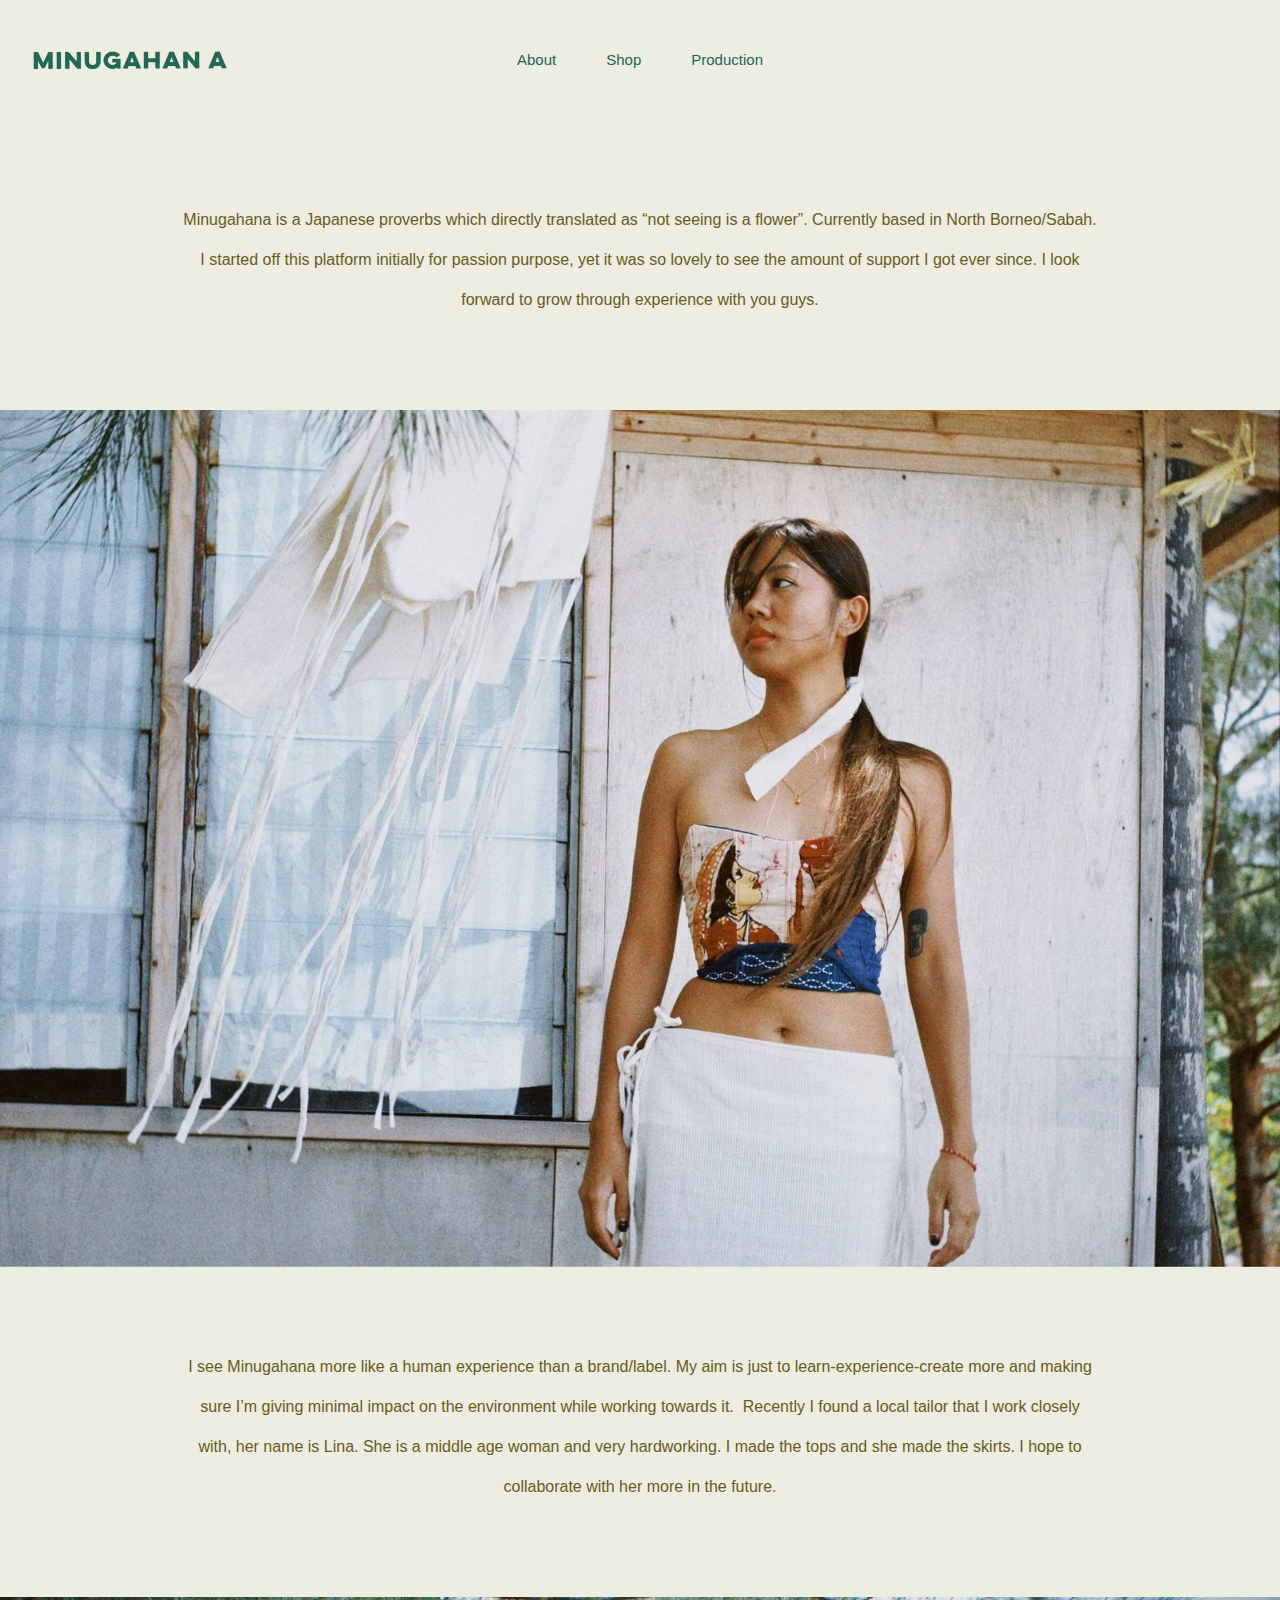
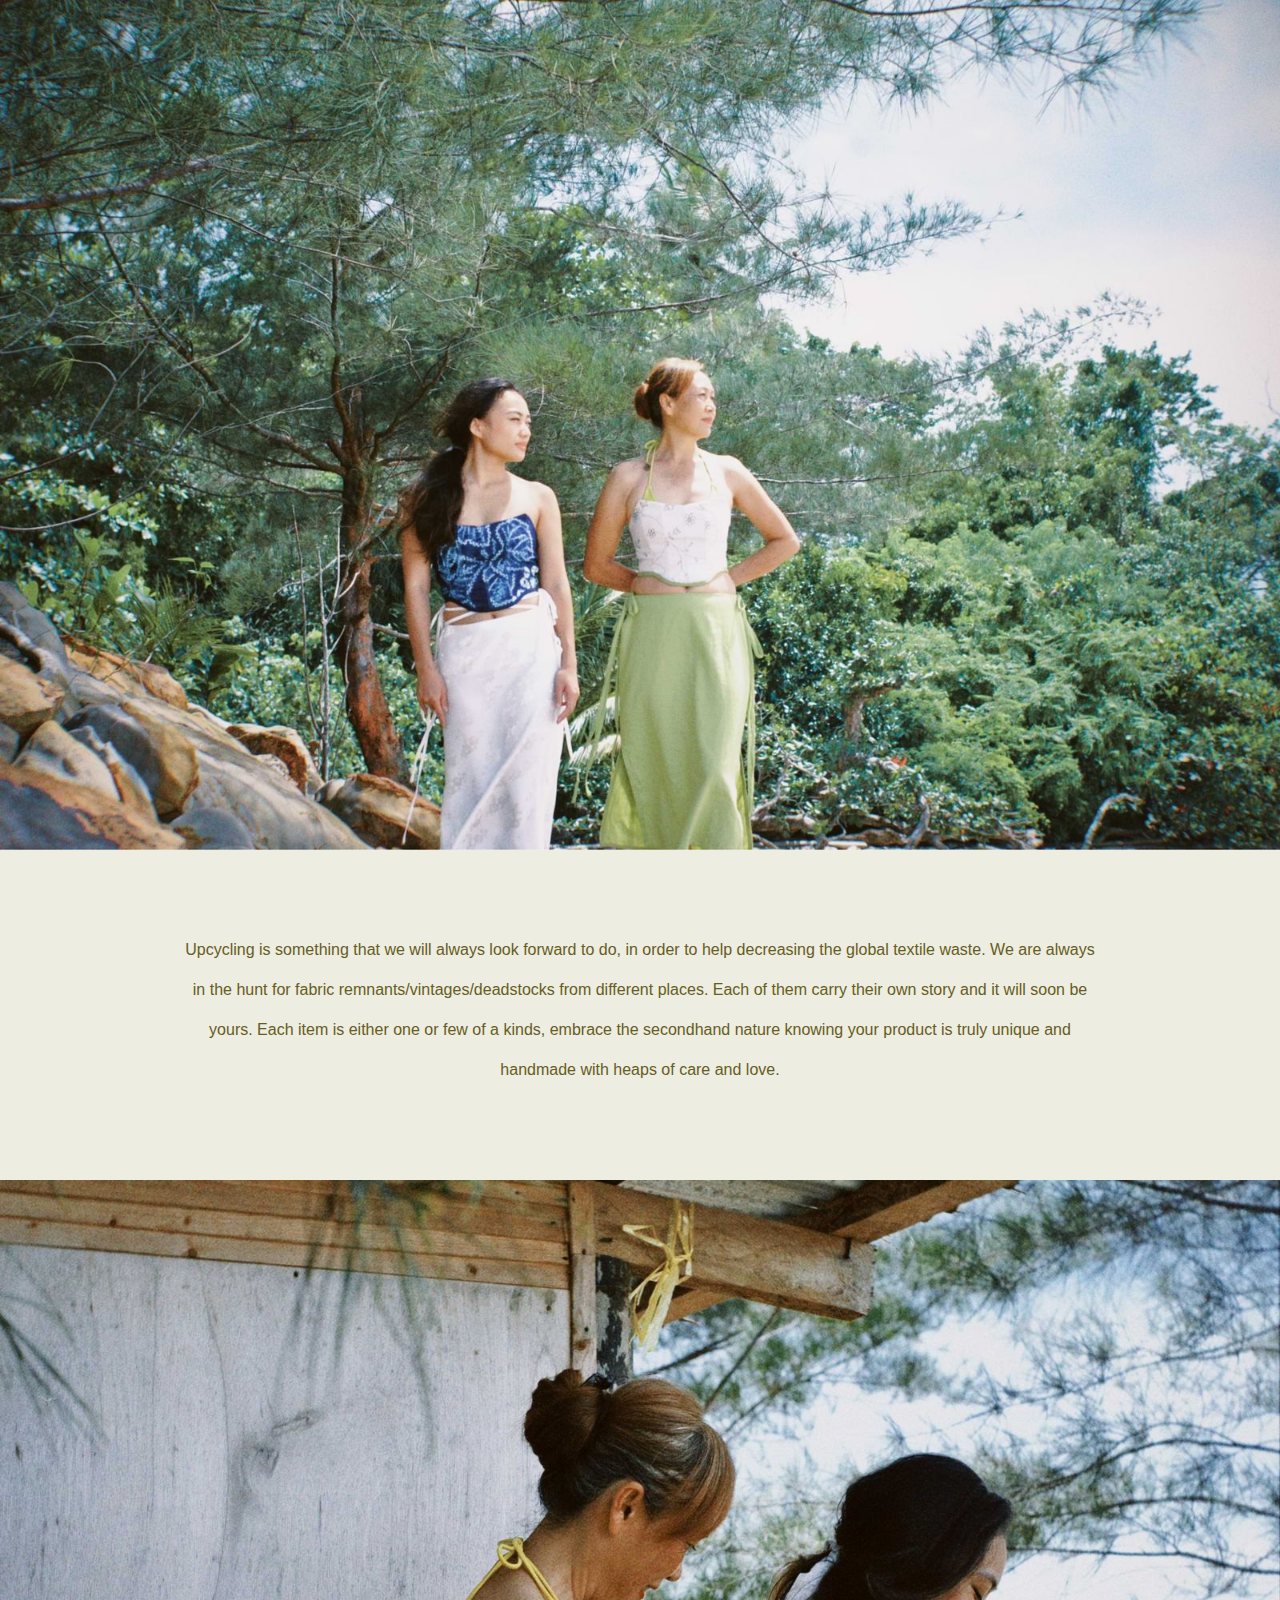
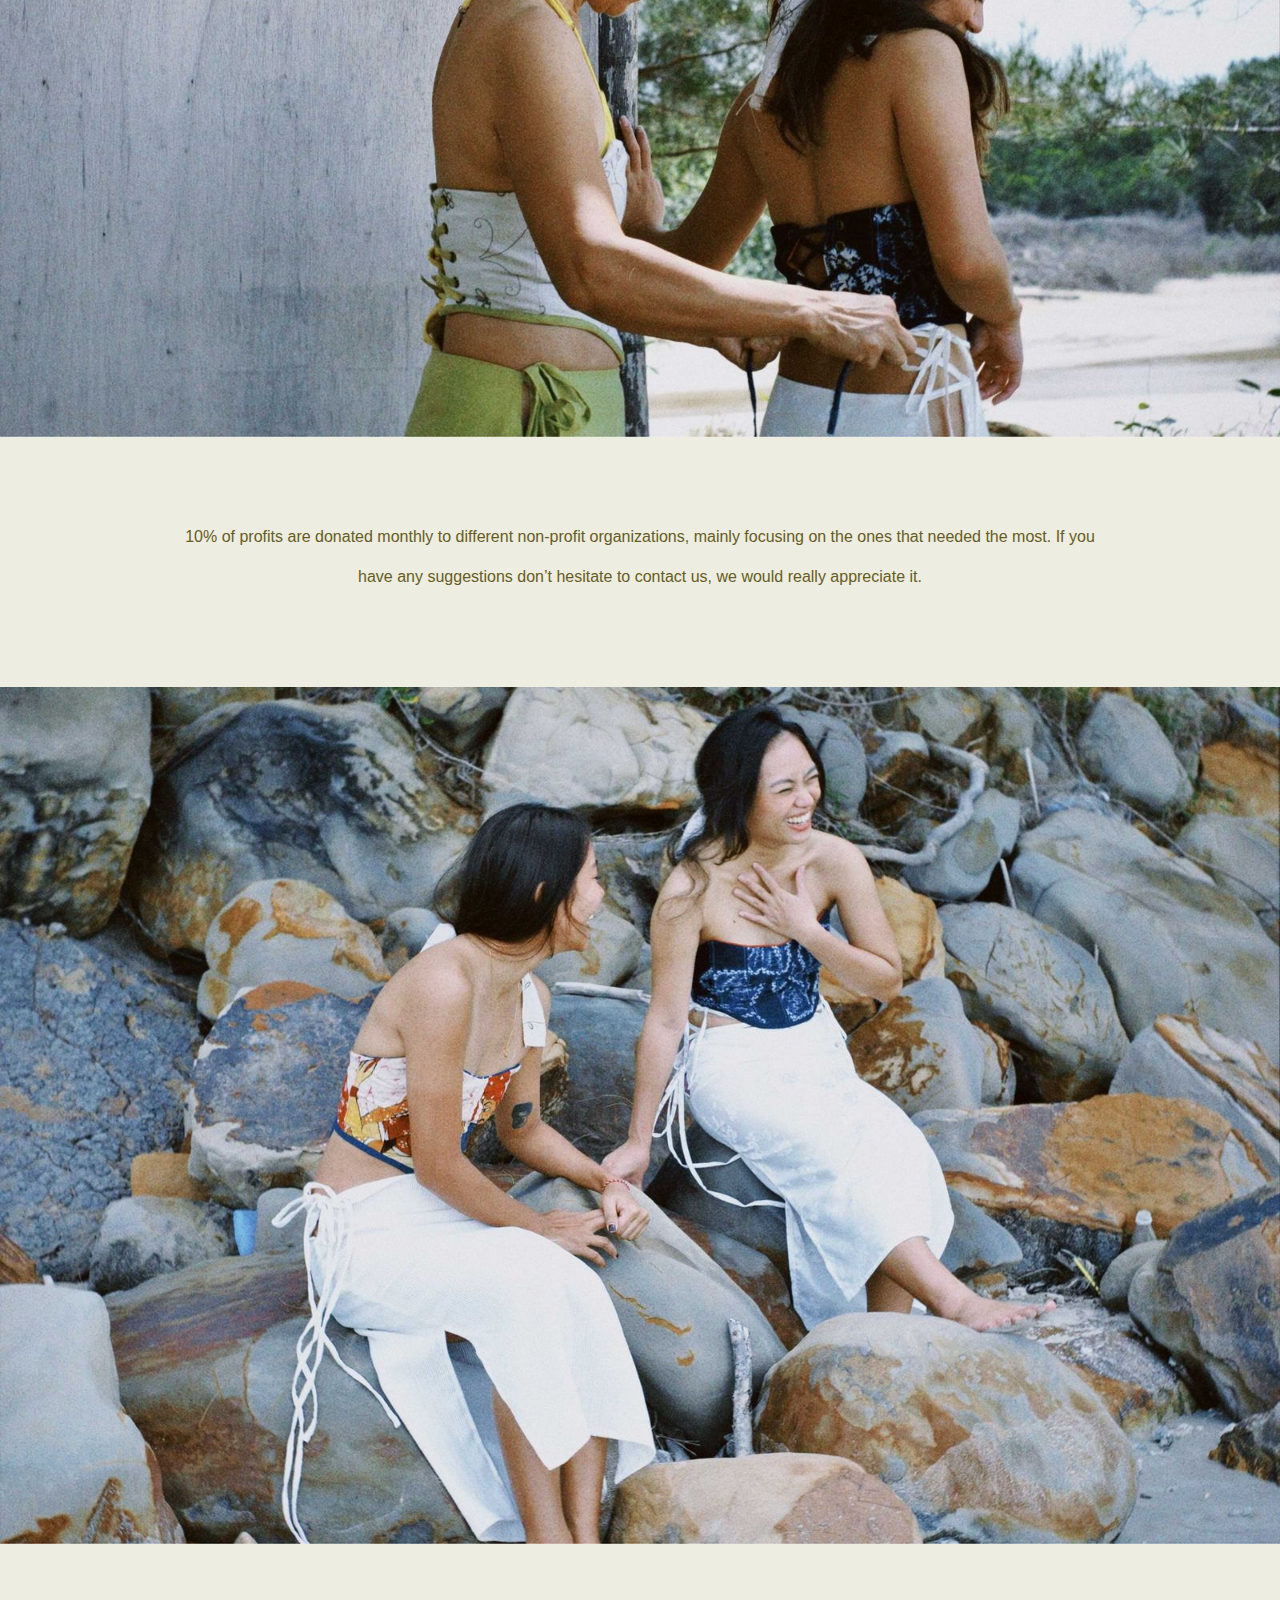
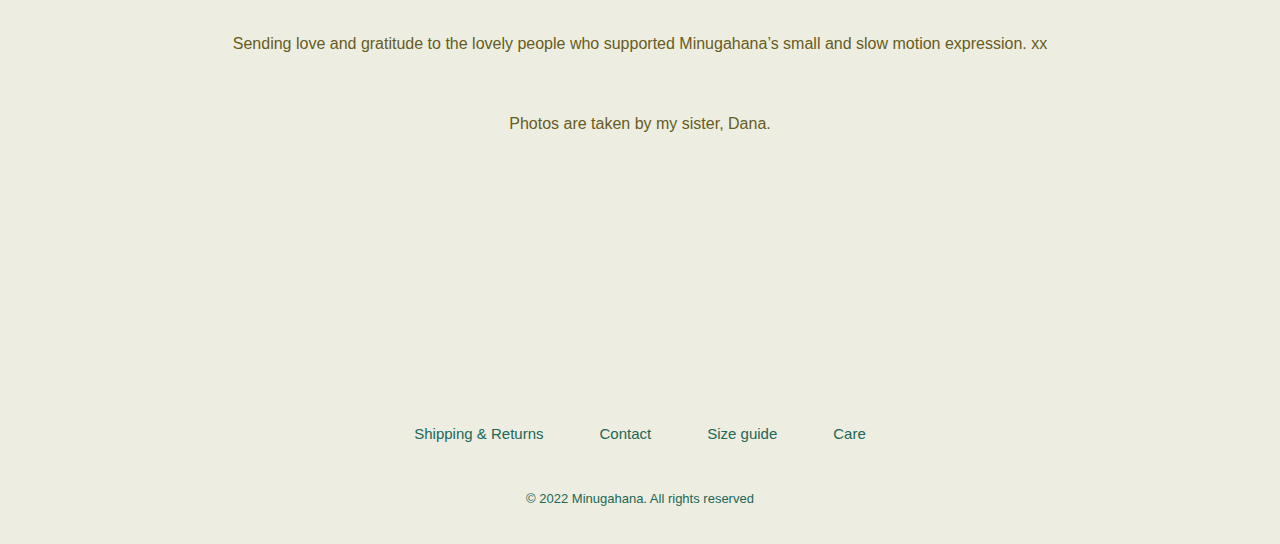
==== commit 69e4550a: "Update about.html" ====
--- a/about.html
+++ b/about.html
@@ -1,7 +1,6 @@
 <!DOCTYPE html><!--  This site was created in Webflow. https://www.webflow.com  -->
 <!--  Last Published: Sun Nov 13 2022 05:56:39 GMT+0000 (Coordinated Universal Time)  -->
-<html data-wf-page="636b43f2e501505edc922501" data-wf-site="6369af2b715eea54d5417e1f">
-<section class = "hidden-about">
+<about-hide.html data-wf-page="636b43f2e501505edc922501" data-wf-site="6369af2b715eea54d5417e1f">
 <head>
   <meta charset="utf-8">
   <title>About</title>
@@ -170,5 +169,4 @@
   });
 </script>
 </body>
-</section>
-</html>+</html>
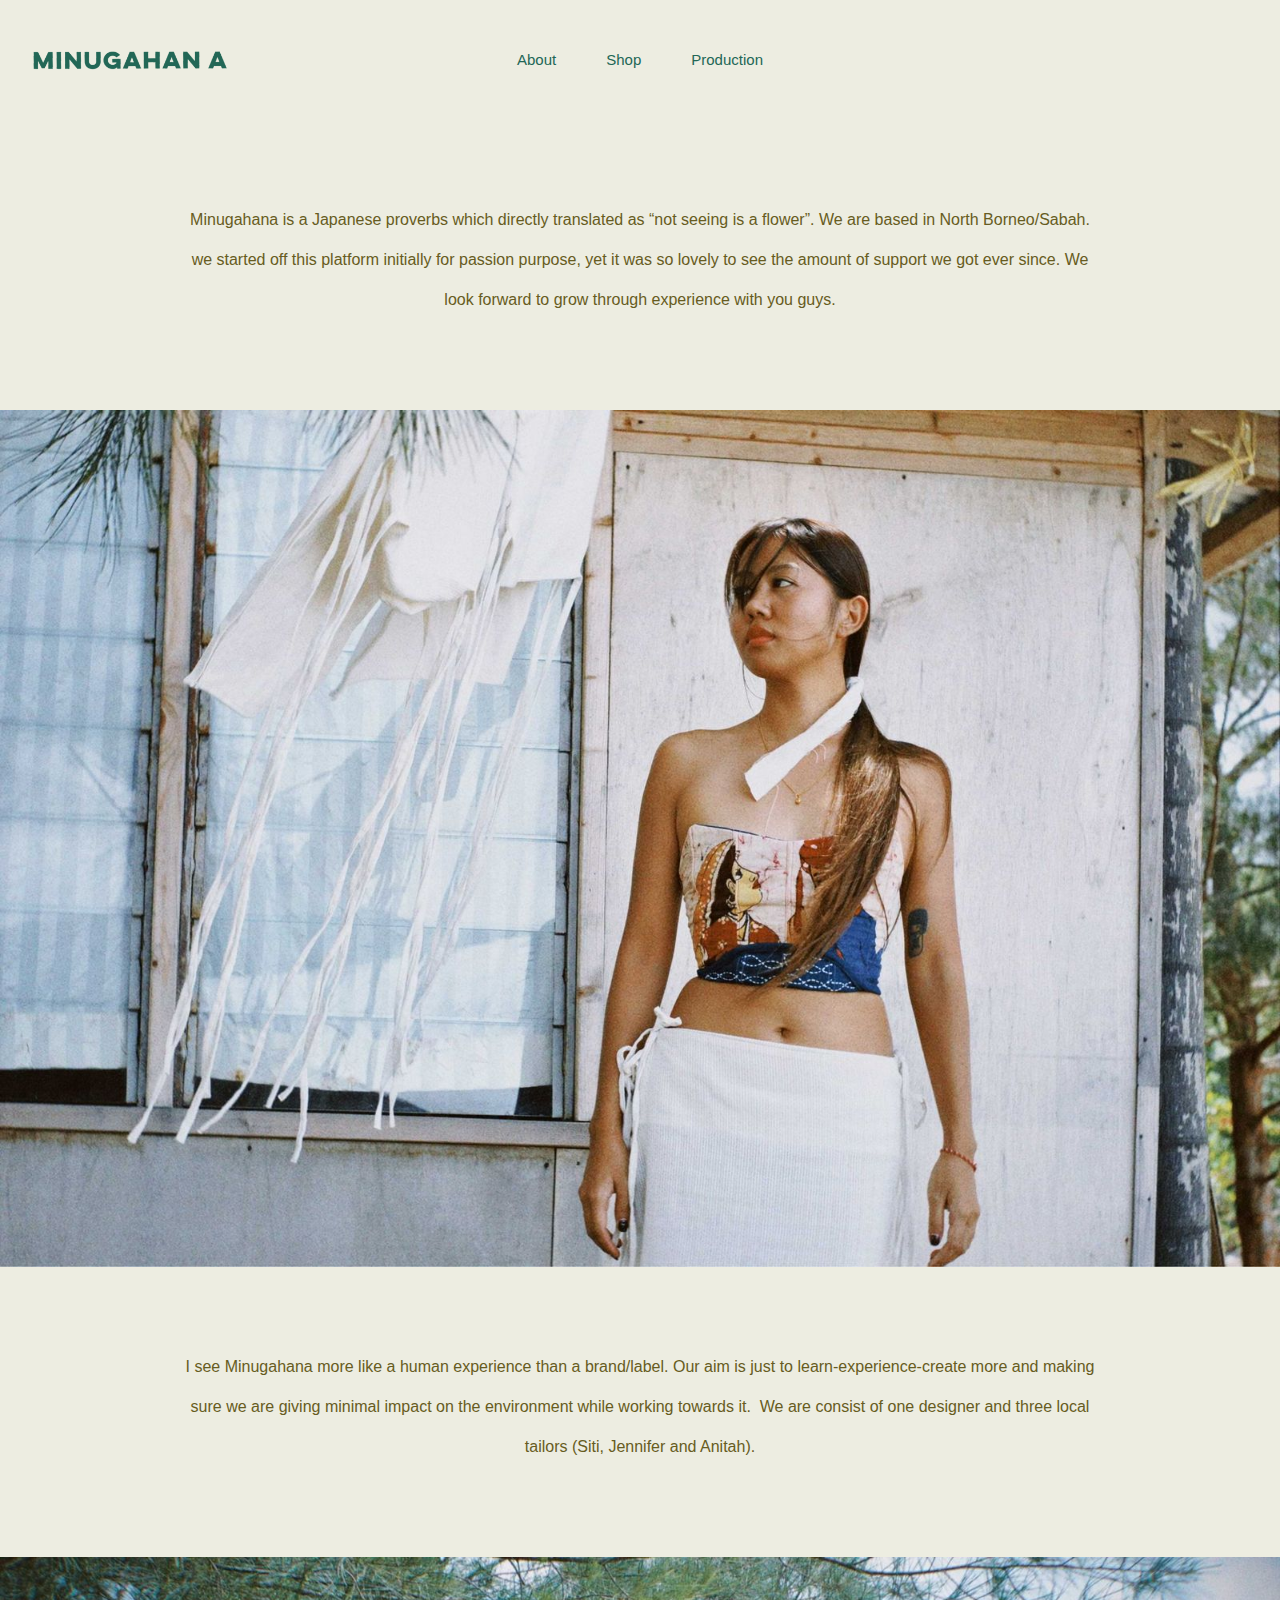
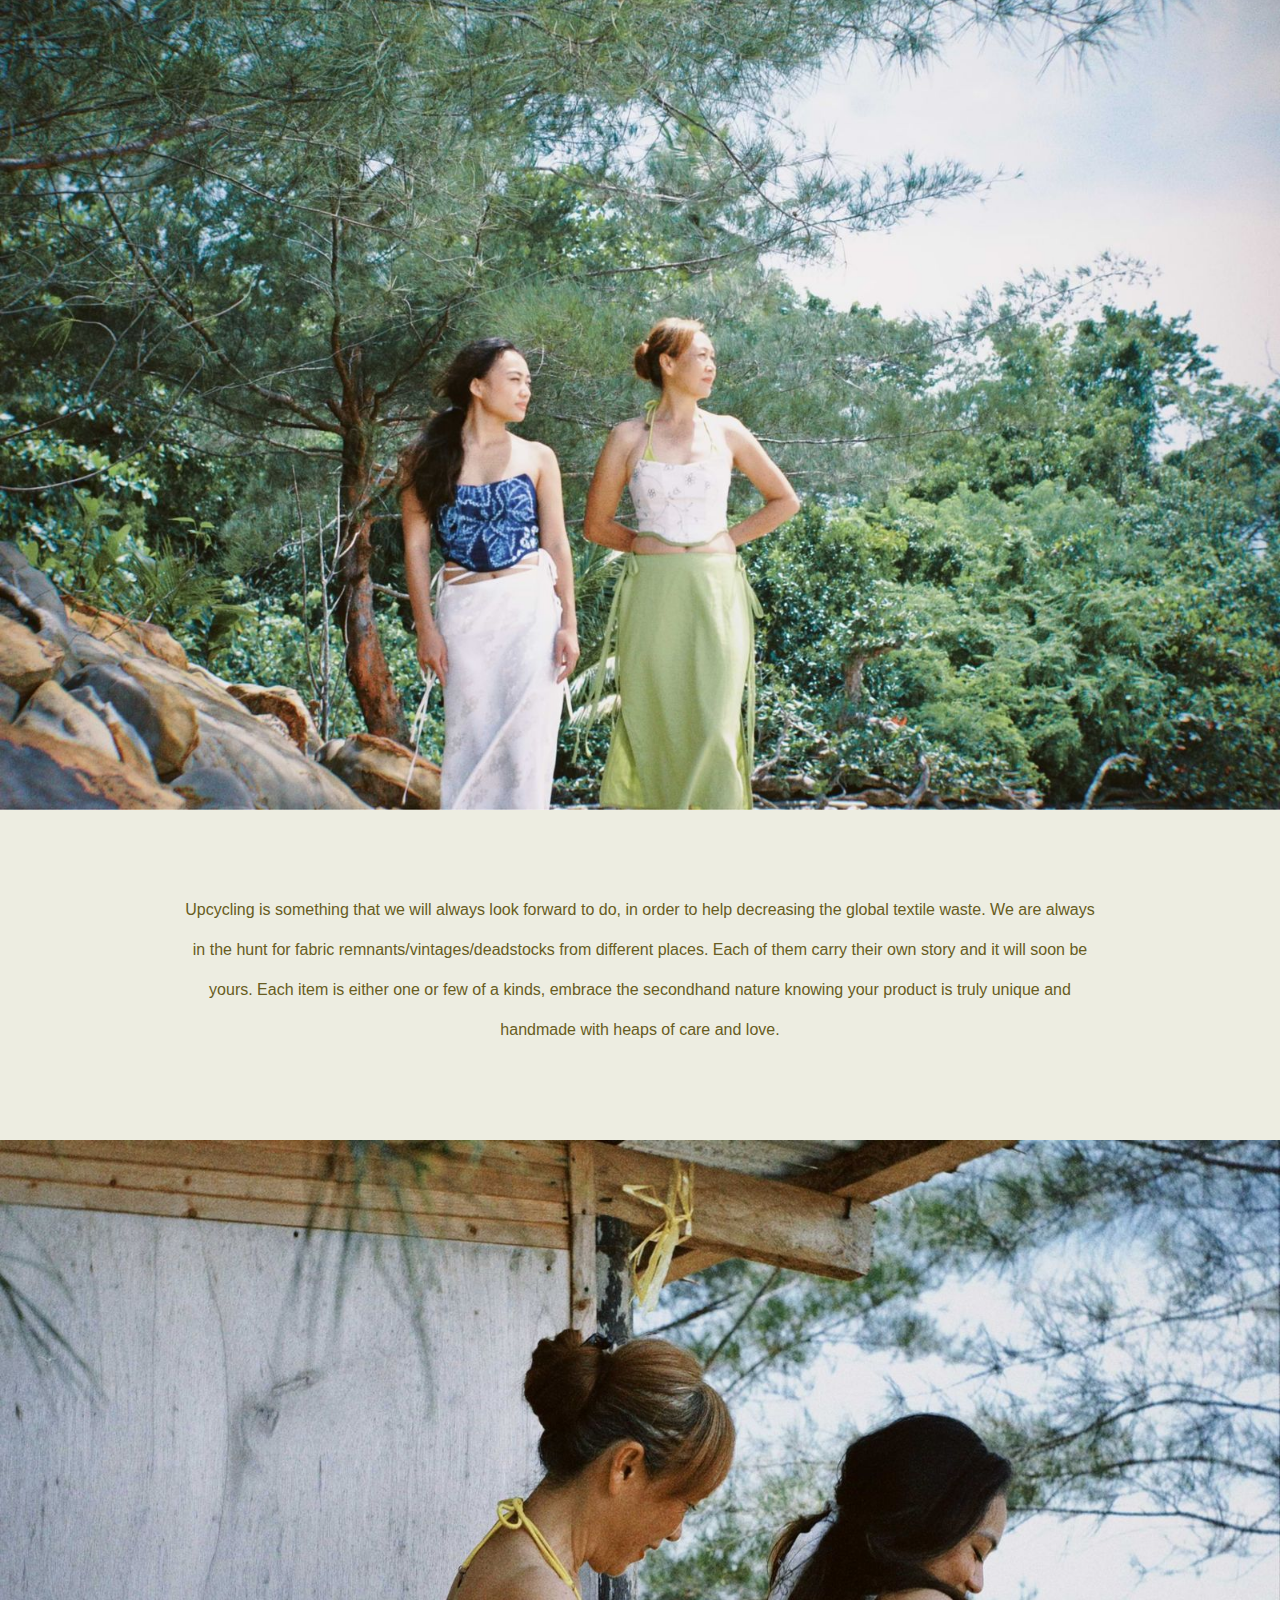
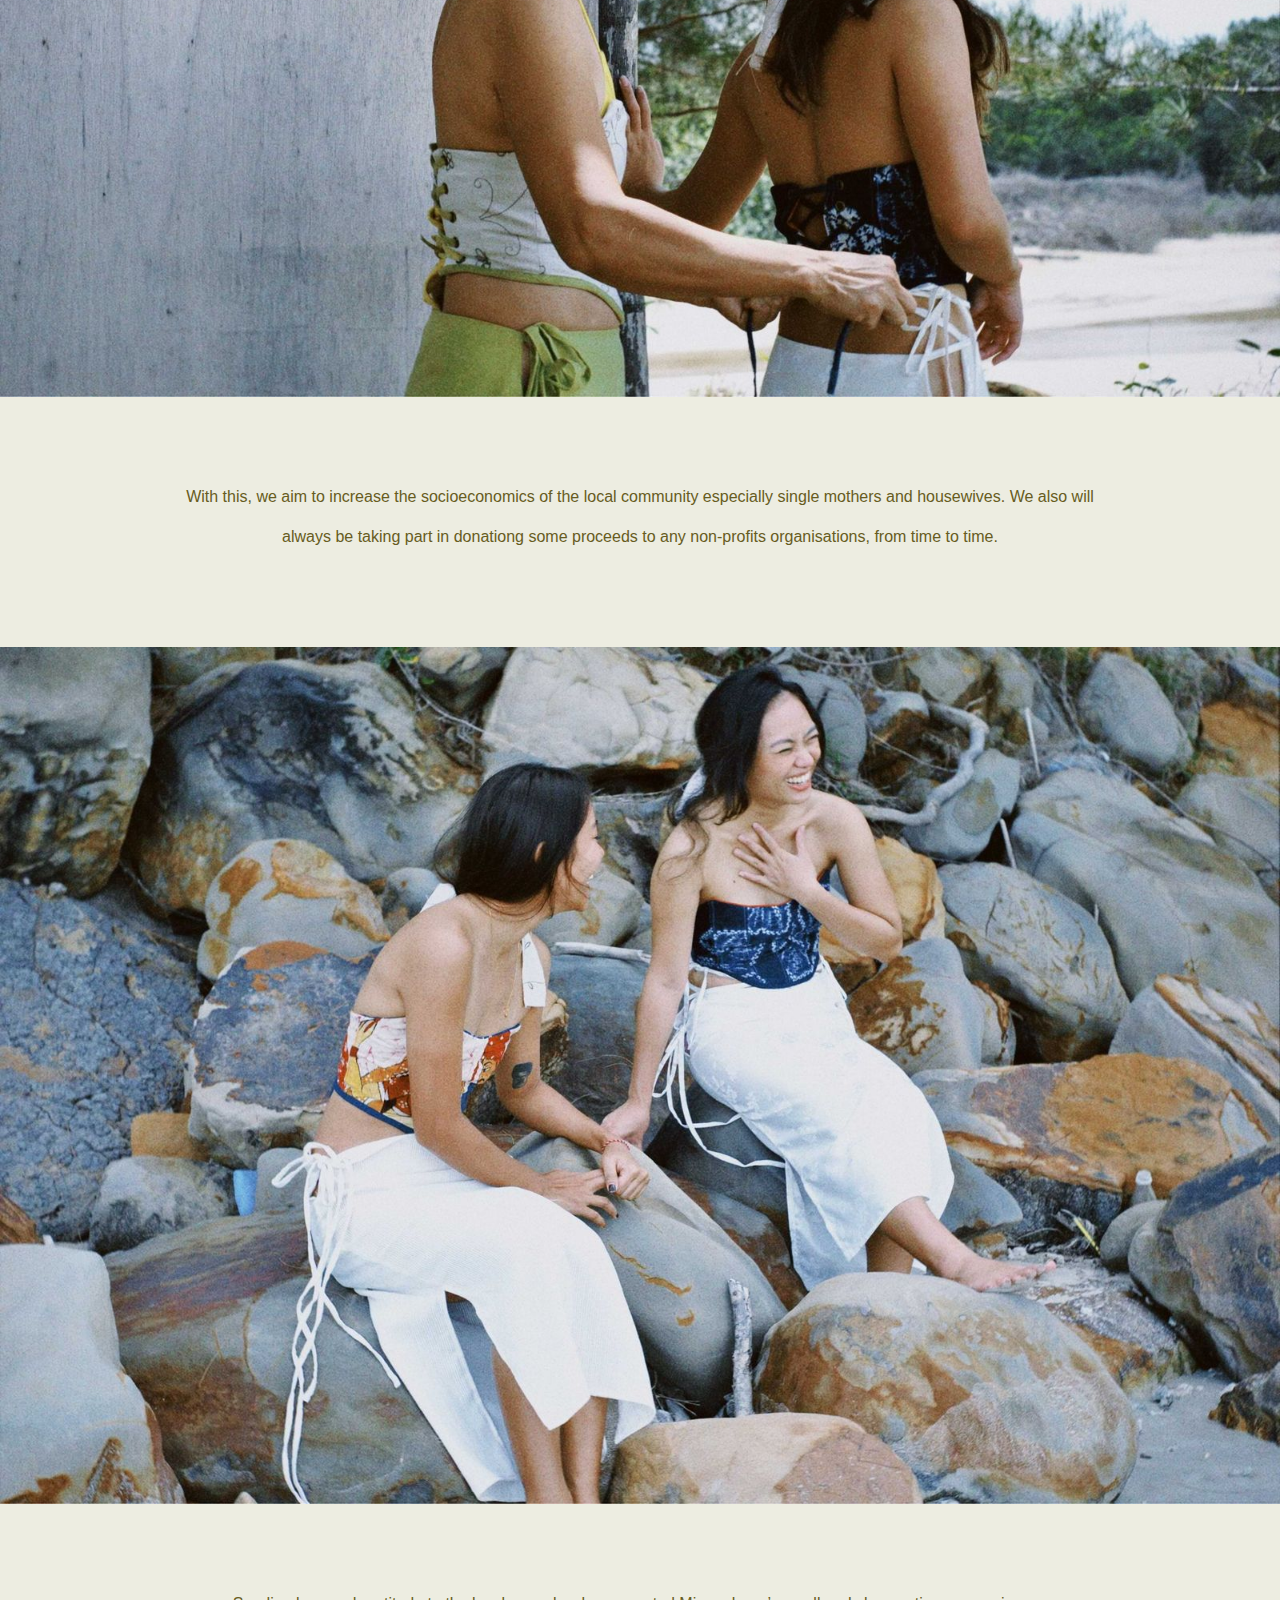
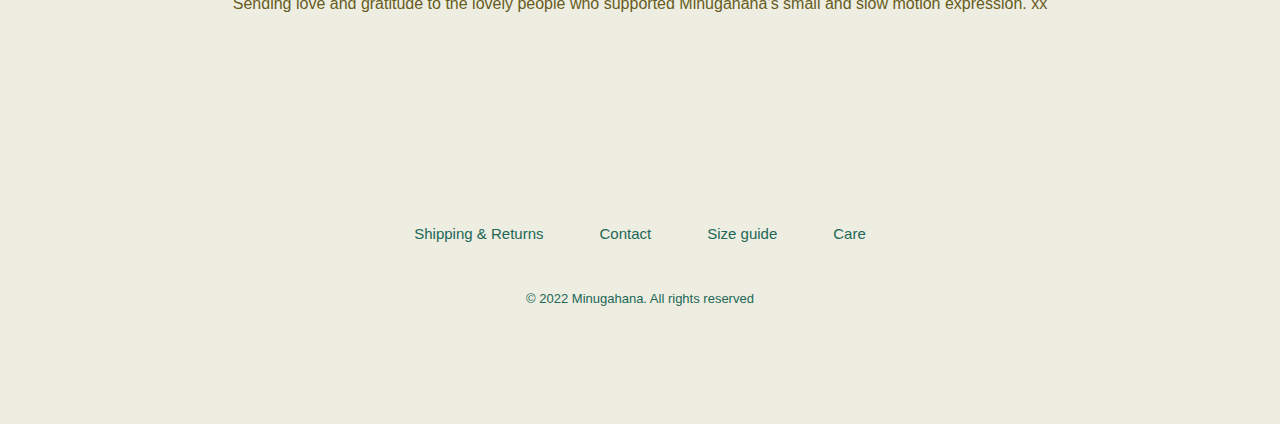
==== commit 867958c8: "update about-airport" ====
--- a/about.html
+++ b/about.html
@@ -1,6 +1,6 @@
 <!DOCTYPE html><!--  This site was created in Webflow. https://www.webflow.com  -->
 <!--  Last Published: Sun Nov 13 2022 05:56:39 GMT+0000 (Coordinated Universal Time)  -->
-<about-hide.html data-wf-page="636b43f2e501505edc922501" data-wf-site="6369af2b715eea54d5417e1f">
+<html data-wf-page="636b43f2e501505edc922501" data-wf-site="6369af2b715eea54d5417e1f">
 <head>
   <meta charset="utf-8">
   <title>About</title>
@@ -52,7 +52,7 @@
   <div class="section-medium wf-section">
     <div class="container w-container">
       <div class="paragraph-wrap">
-        <p>Minugahana is a Japanese proverbs which directly translated as “not seeing is a flower”. Currently based in North Borneo/Sabah. I started off this platform initially for passion purpose, yet it was so lovely to see the amount of support I got ever since. I look forward to grow through experience with you guys.</p>
+        <p>Minugahana is a Japanese proverbs which directly translated as “not seeing is a flower”. We are based in North Borneo/Sabah. we started off this platform initially for passion purpose, yet it was so lovely to see the amount of support we got ever since. We look forward to grow through experience with you guys.</p>
       </div>
     </div>
   </div>
@@ -64,13 +64,13 @@
   <div class="section-medium wf-section">
     <div class="container w-container">
       <div class="paragraph-wrap">
-        <p>I see Minugahana more like a human experience than a brand/label. My aim is just to learn-experience-create more and making sure I’m giving minimal impact on the environment while working towards it.  Recently I found a local tailor that I work closely with, her name is Lina. She is a middle age woman and very hardworking. I made the tops and she made the skirts. I hope to collaborate with her more in the future.</p>
+        <p>I see Minugahana more like a human experience than a brand/label. Our aim is just to learn-experience-create more and making sure we are giving minimal impact on the environment while working towards it.  We are consist of one designer and three local tailors (Siti, Jennifer and Anitah). </p>
       </div>
     </div>
   </div>
-  <div class="section-image wf-section">
-    <div class="container no-pad w-container">
-      <div class="image-wrap"><img src="images/about_2.jpg" loading="lazy" srcset="images/about_2-p-500.jpg 500w, images/about_2-p-800.jpg 800w, images/about_2-p-1080.jpg 1080w, images/about_2-p-1600.jpg 1600w, images/about_2-p-2000.jpg 2000w, images/about_2.jpg 2880w" sizes="100vw" alt="" class="image-contain-sides"></div>
+  <!div class="section-image wf-section">
+    <!div class="container no-pad w-container">
+      <!div class="image-wrap"><img src="images/about_2.jpg" loading="lazy" srcset="images/about_2-p-500.jpg 500w, images/about_2-p-800.jpg 800w, images/about_2-p-1080.jpg 1080w, images/about_2-p-1600.jpg 1600w, images/about_2-p-2000.jpg 2000w, images/about_2.jpg 2880w" sizes="100vw" alt="" class="image-contain-sides"></div>
     </div>
   </div>
   <div class="section-medium wf-section">
@@ -80,28 +80,27 @@
       </div>
     </div>
   </div>
-  <div class="section-image wf-section">
-    <div class="container no-pad w-container">
-      <div class="image-wrap"><img src="images/about_3.jpg" loading="lazy" srcset="images/about_3-p-500.jpg 500w, images/about_3-p-800.jpg 800w, images/about_3-p-1080.jpg 1080w, images/about_3-p-1600.jpg 1600w, images/about_3-p-2000.jpg 2000w, images/about_3.jpg 2880w" sizes="100vw" alt="" class="image-contain-sides"></div>
+  <!div class="section-image wf-section">
+    <!div class="container no-pad w-container">
+      <!div class="image-wrap"><img src="images/about_3.jpg" loading="lazy" srcset="images/about_3-p-500.jpg 500w, images/about_3-p-800.jpg 800w, images/about_3-p-1080.jpg 1080w, images/about_3-p-1600.jpg 1600w, images/about_3-p-2000.jpg 2000w, images/about_3.jpg 2880w" sizes="100vw" alt="" class="image-contain-sides"></div>
     </div>
   </div>
   <div class="section-medium wf-section">
     <div class="container w-container">
       <div class="paragraph-wrap">
-        <p>10% of profits are donated monthly to different non-profit organizations, mainly focusing on the ones that needed the most. If you have any suggestions don’t hesitate to contact us, we would really appreciate it.</p>
+        <p>With this, we aim to increase the socioeconomics of the local community especially single mothers and housewives. We also will always be taking part in donationg some proceeds to any non-profits organisations, from time to time.</p>
       </div>
     </div>
   </div>
-  <div class="section-image wf-section">
+  <!div class="section-image wf-section">
     <div class="container no-pad w-container">
-      <div class="image-wrap"><img src="images/about_4.jpg" loading="lazy" srcset="images/about_4-p-500.jpg 500w, images/about_4-p-800.jpg 800w, images/about_4-p-1080.jpg 1080w, images/about_4-p-1600.jpg 1600w, images/about_4-p-2000.jpg 2000w, images/about_4.jpg 2880w" sizes="100vw" alt="" class="image-contain-sides"></div>
+      <!div class="image-wrap"><img src="images/about_4.jpg" loading="lazy" srcset="images/about_4-p-500.jpg 500w, images/about_4-p-800.jpg 800w, images/about_4-p-1080.jpg 1080w, images/about_4-p-1600.jpg 1600w, images/about_4-p-2000.jpg 2000w, images/about_4.jpg 2880w" sizes="100vw" alt="" class="image-contain-sides"></div>
     </div>
   </div>
   <div class="section-medium wf-section">
     <div class="container w-container">
       <div class="paragraph-wrap">
-        <p>Sending love and gratitude to the lovely people who supported Minugahana’s small and slow motion expression. xx<br><br>Photos are taken by my sister, Dana.</p>
-      </div>
+        <p>Sending love and gratitude to the lovely people who supported Minugahana’s small and slow motion expression. xx<br>
     </div>
   </div>
   <div class="section-footer wf-section">
@@ -169,4 +168,4 @@
   });
 </script>
 </body>
-</html>
+</html>--- a/css/minugahan-a.webflow.css
+++ b/css/minugahan-a.webflow.css
@@ -1,3 +1,6 @@
+.about-hide {
+  display: none !important
+}
 .w-layout-grid {
   display: -ms-grid;
   display: grid;
@@ -1486,6 +1489,3 @@
   }
 }
 
-.hidden-about {
-  display: none !important
-}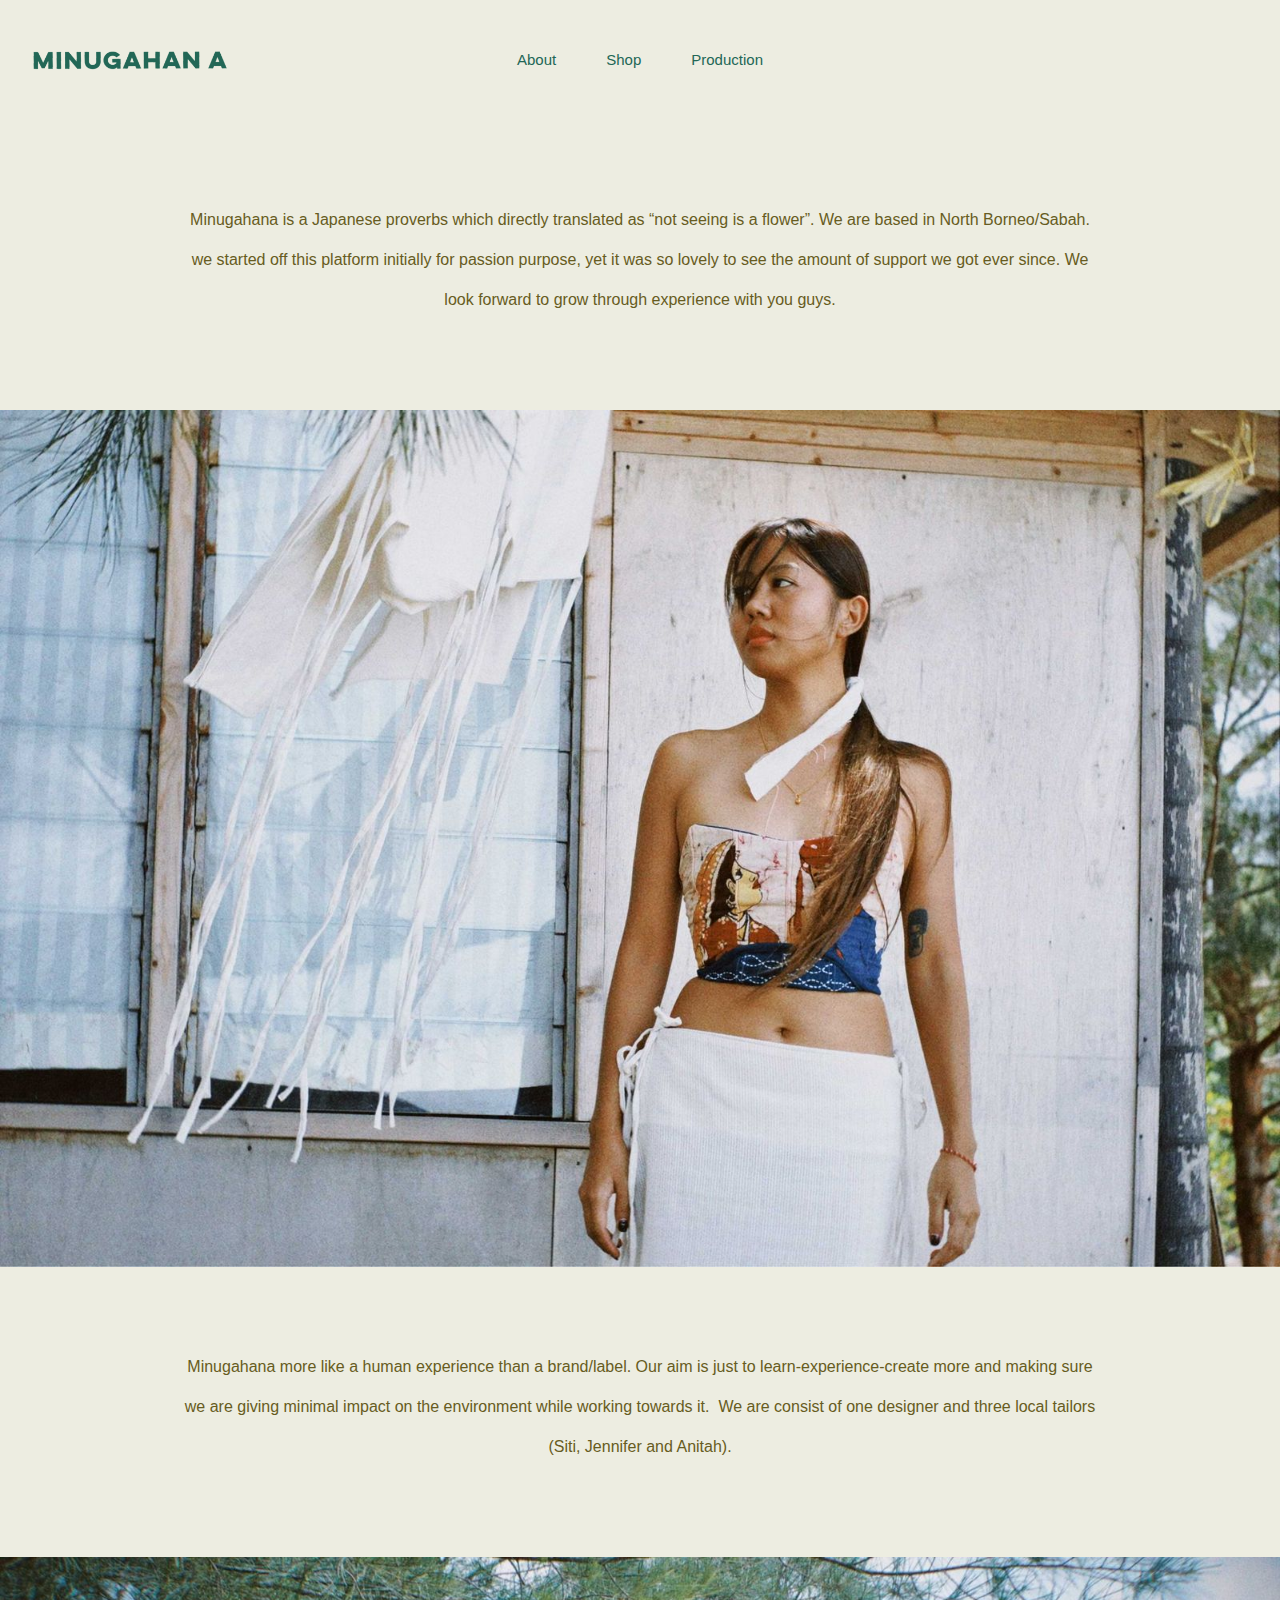
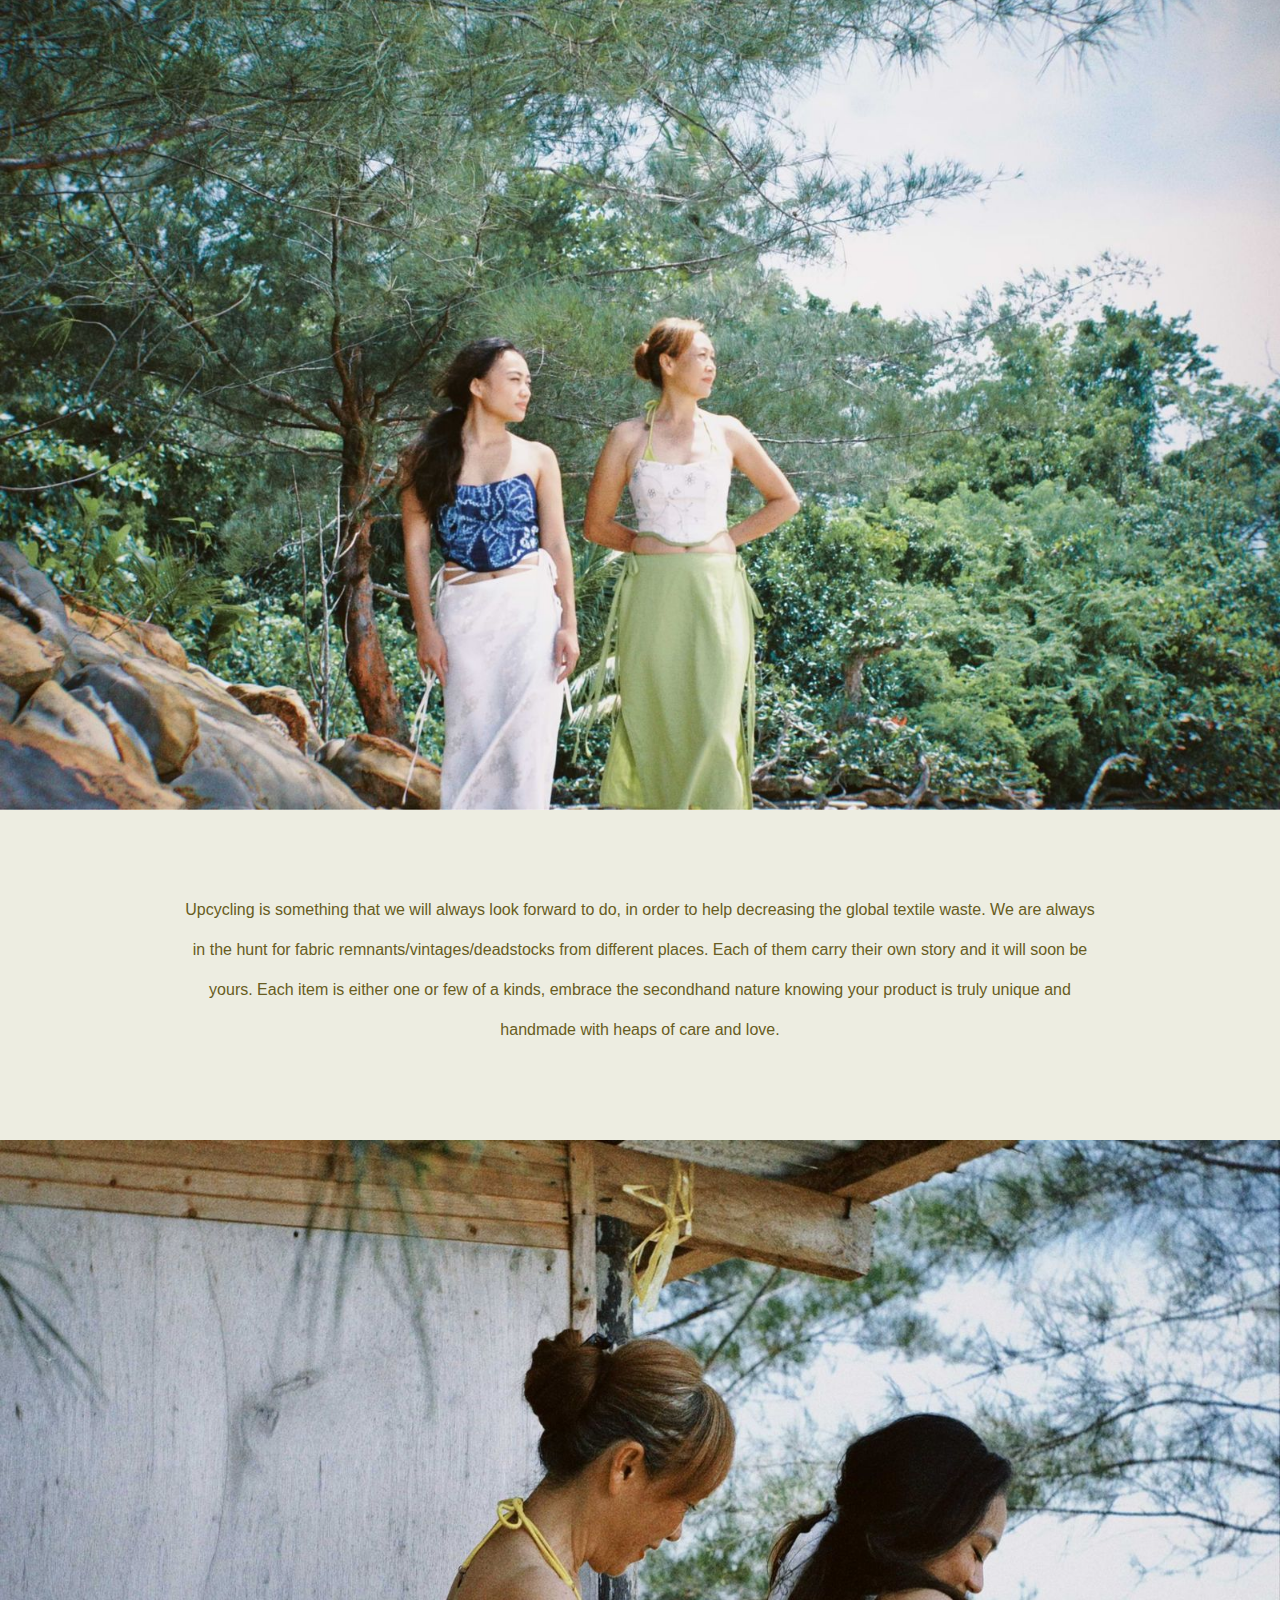
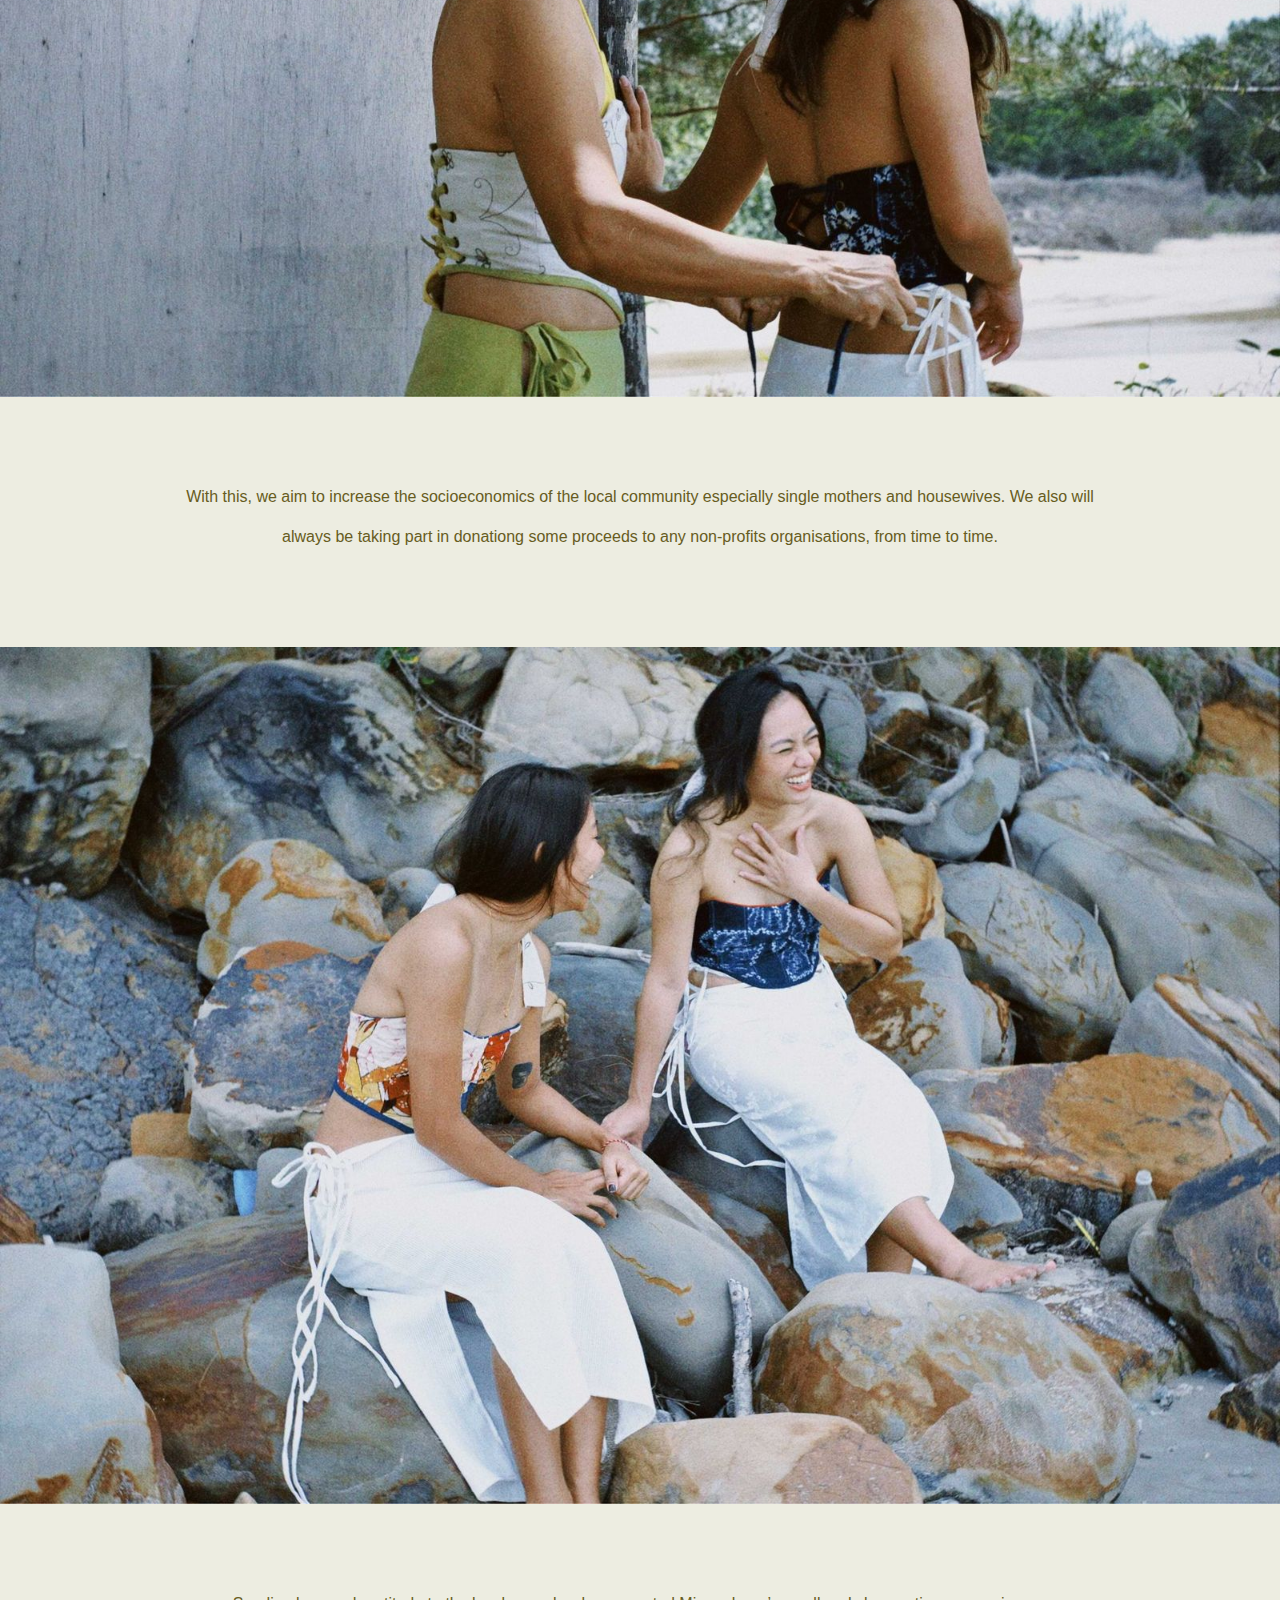
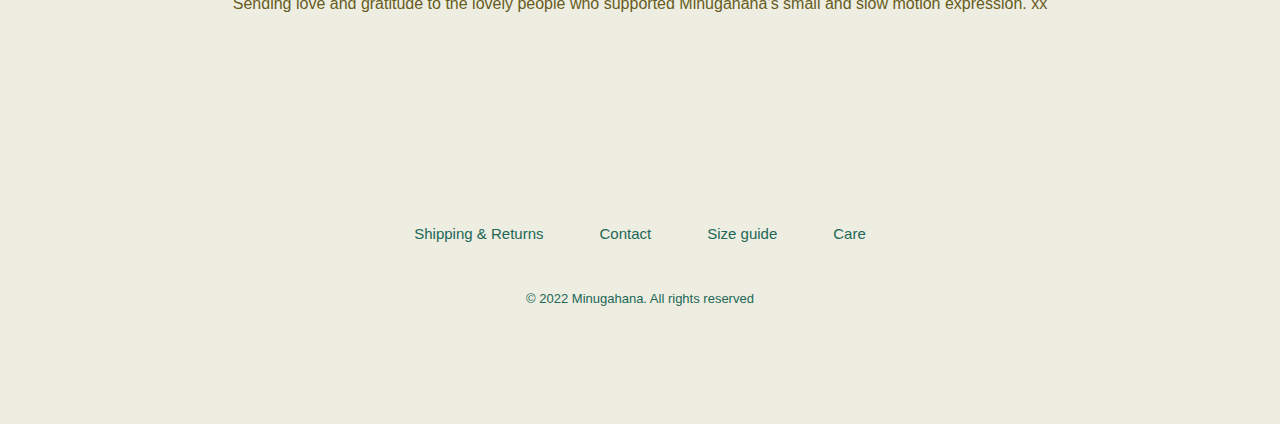
==== commit 1c5ba0ec: "update about airport 1" ====
--- a/about.html
+++ b/about.html
@@ -64,7 +64,7 @@
   <div class="section-medium wf-section">
     <div class="container w-container">
       <div class="paragraph-wrap">
-        <p>I see Minugahana more like a human experience than a brand/label. Our aim is just to learn-experience-create more and making sure we are giving minimal impact on the environment while working towards it.  We are consist of one designer and three local tailors (Siti, Jennifer and Anitah). </p>
+        <p>Minugahana more like a human experience than a brand/label. Our aim is just to learn-experience-create more and making sure we are giving minimal impact on the environment while working towards it.  We are consist of one designer and three local tailors (Siti, Jennifer and Anitah). </p>
       </div>
     </div>
   </div>
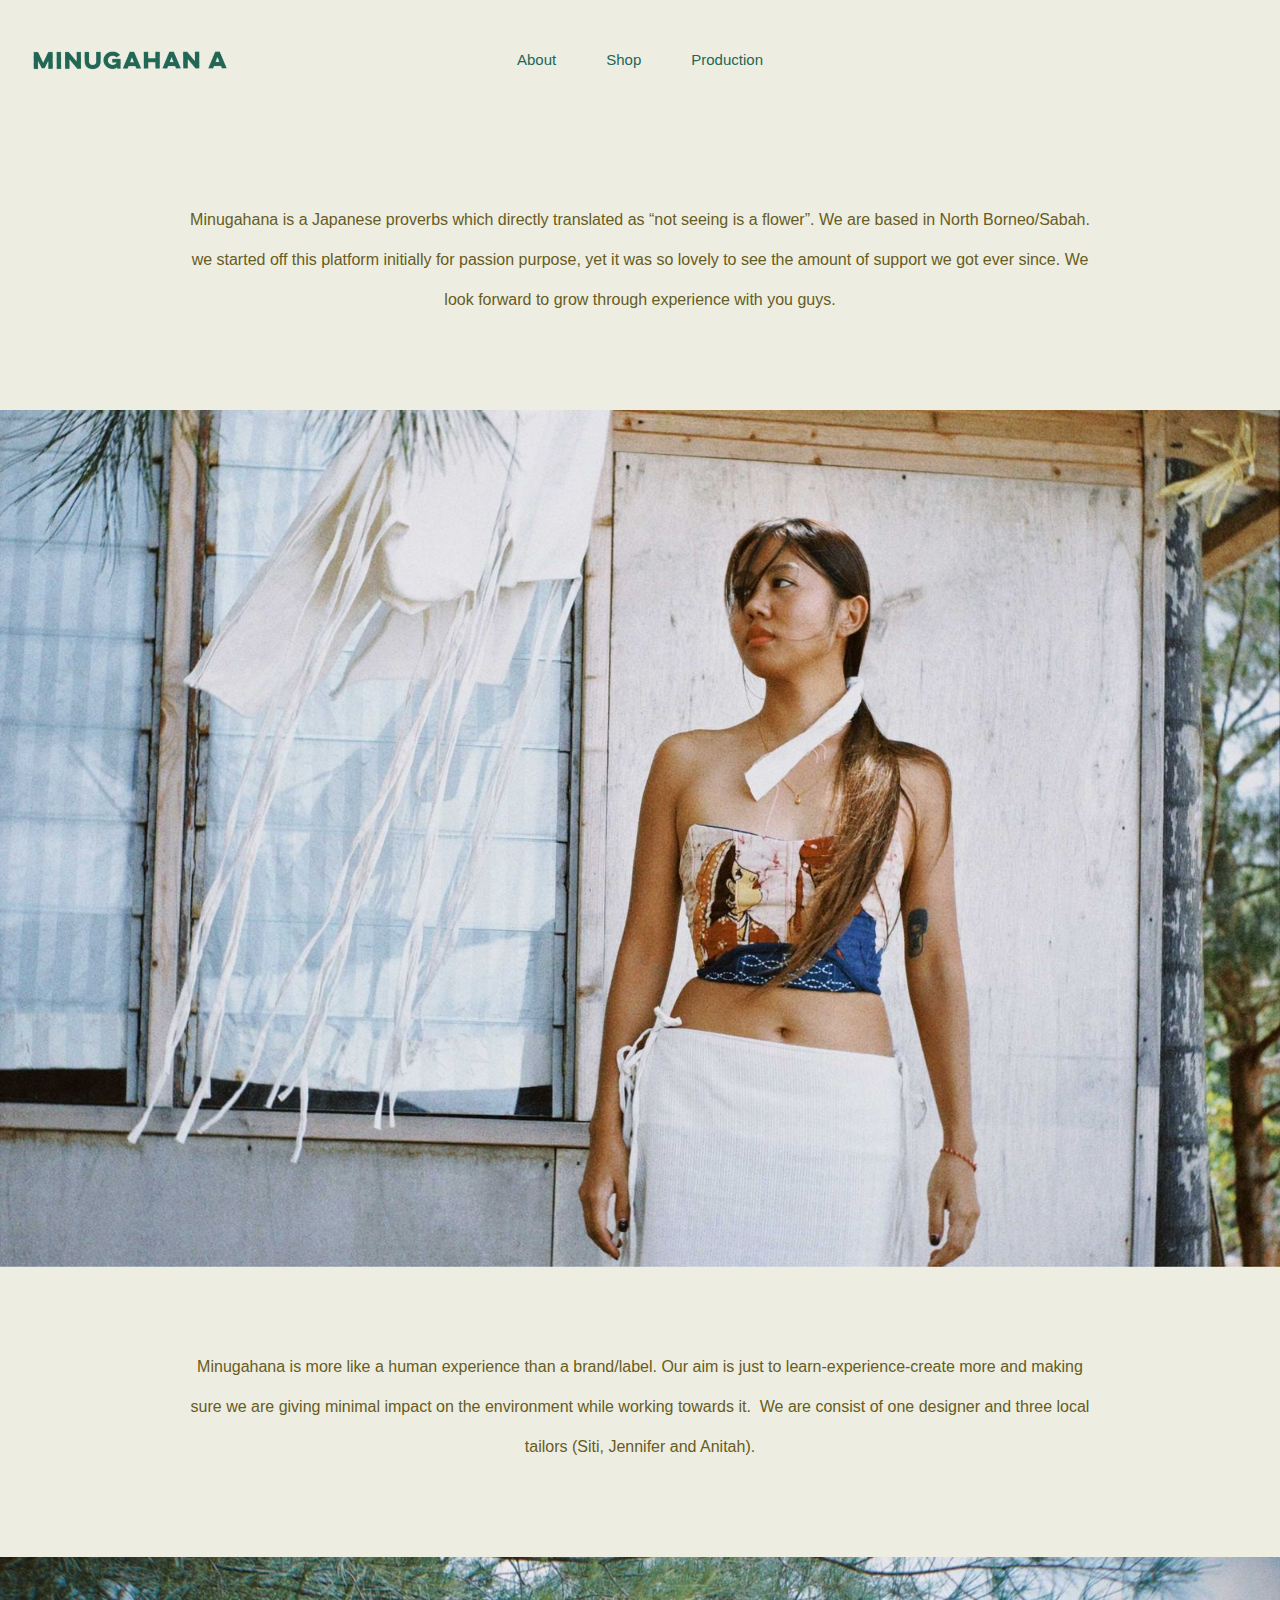
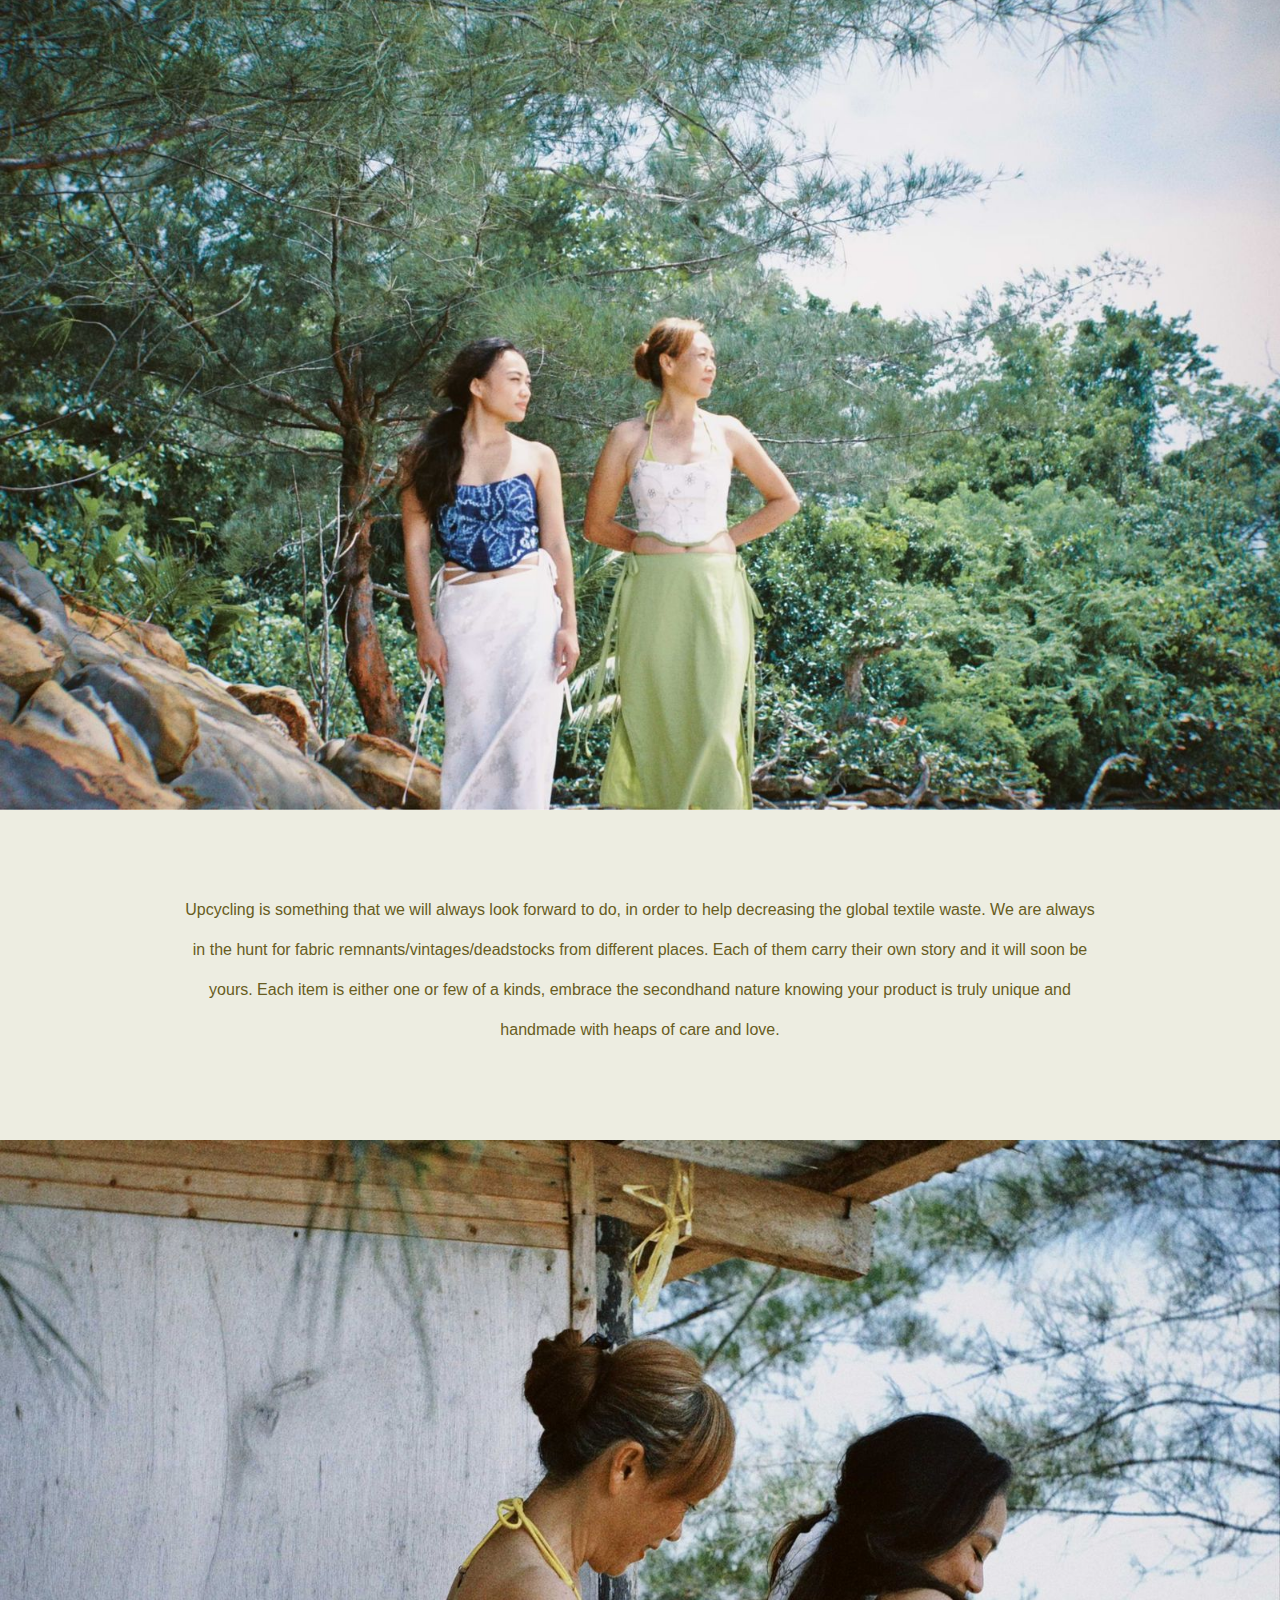
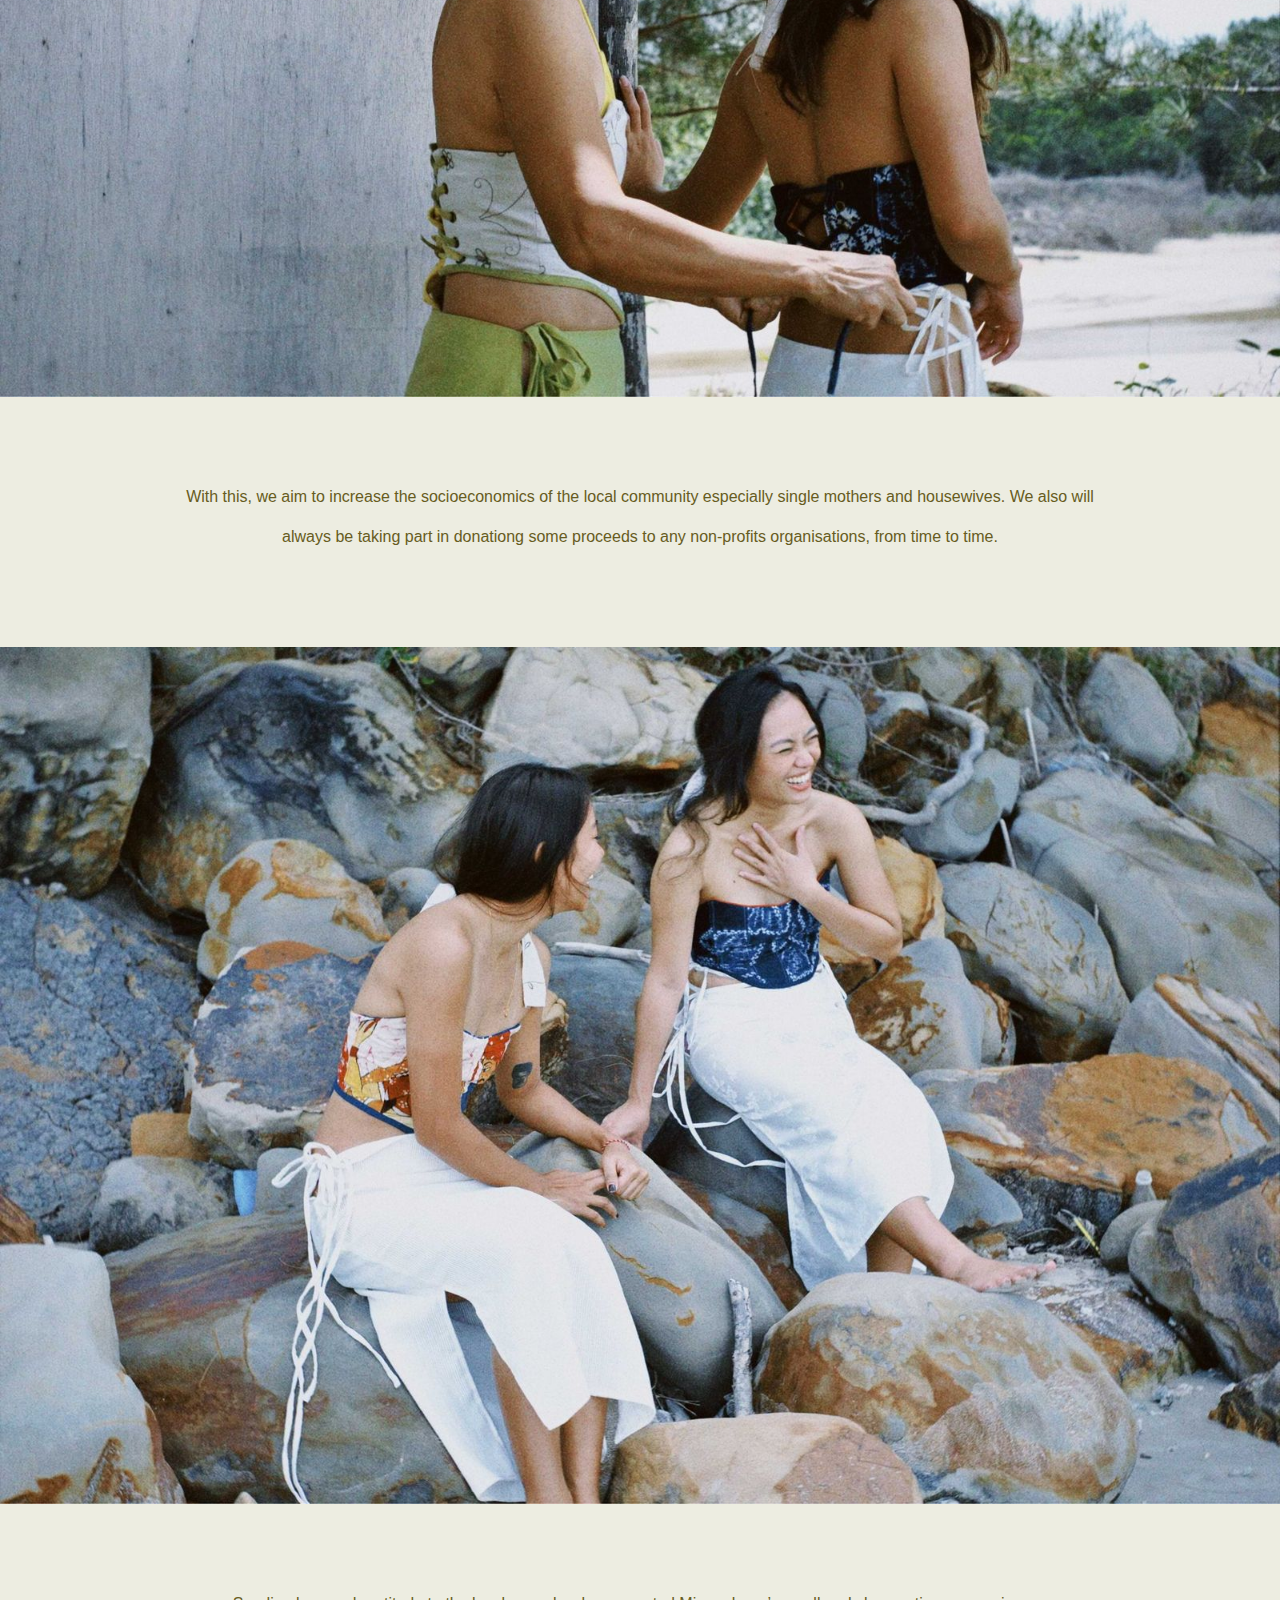
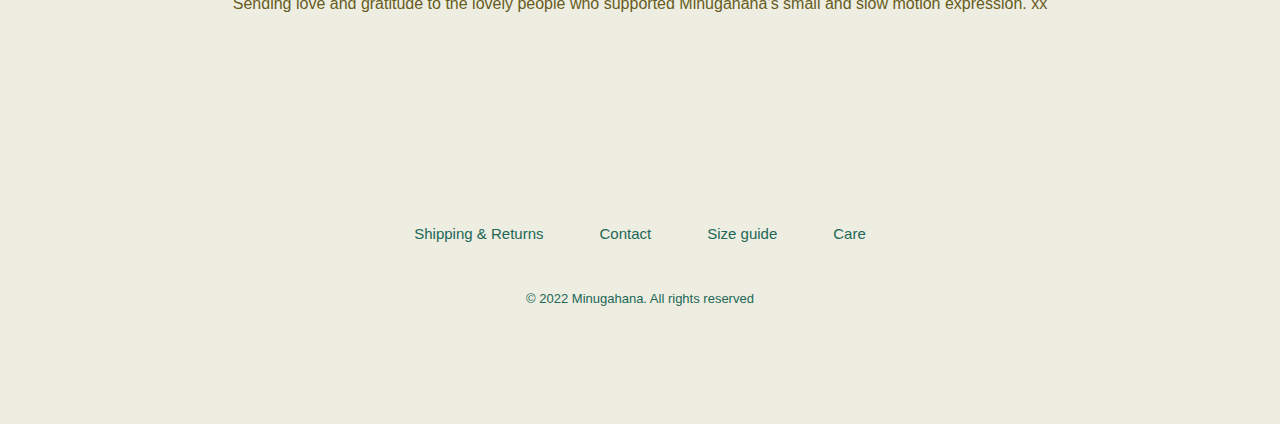
==== commit f4d4b76b: "update airport 2" ====
--- a/about.html
+++ b/about.html
@@ -64,7 +64,7 @@
   <div class="section-medium wf-section">
     <div class="container w-container">
       <div class="paragraph-wrap">
-        <p>Minugahana more like a human experience than a brand/label. Our aim is just to learn-experience-create more and making sure we are giving minimal impact on the environment while working towards it.  We are consist of one designer and three local tailors (Siti, Jennifer and Anitah). </p>
+        <p>Minugahana is more like a human experience than a brand/label. Our aim is just to learn-experience-create more and making sure we are giving minimal impact on the environment while working towards it.  We are consist of one designer and three local tailors (Siti, Jennifer and Anitah). </p>
       </div>
     </div>
   </div>
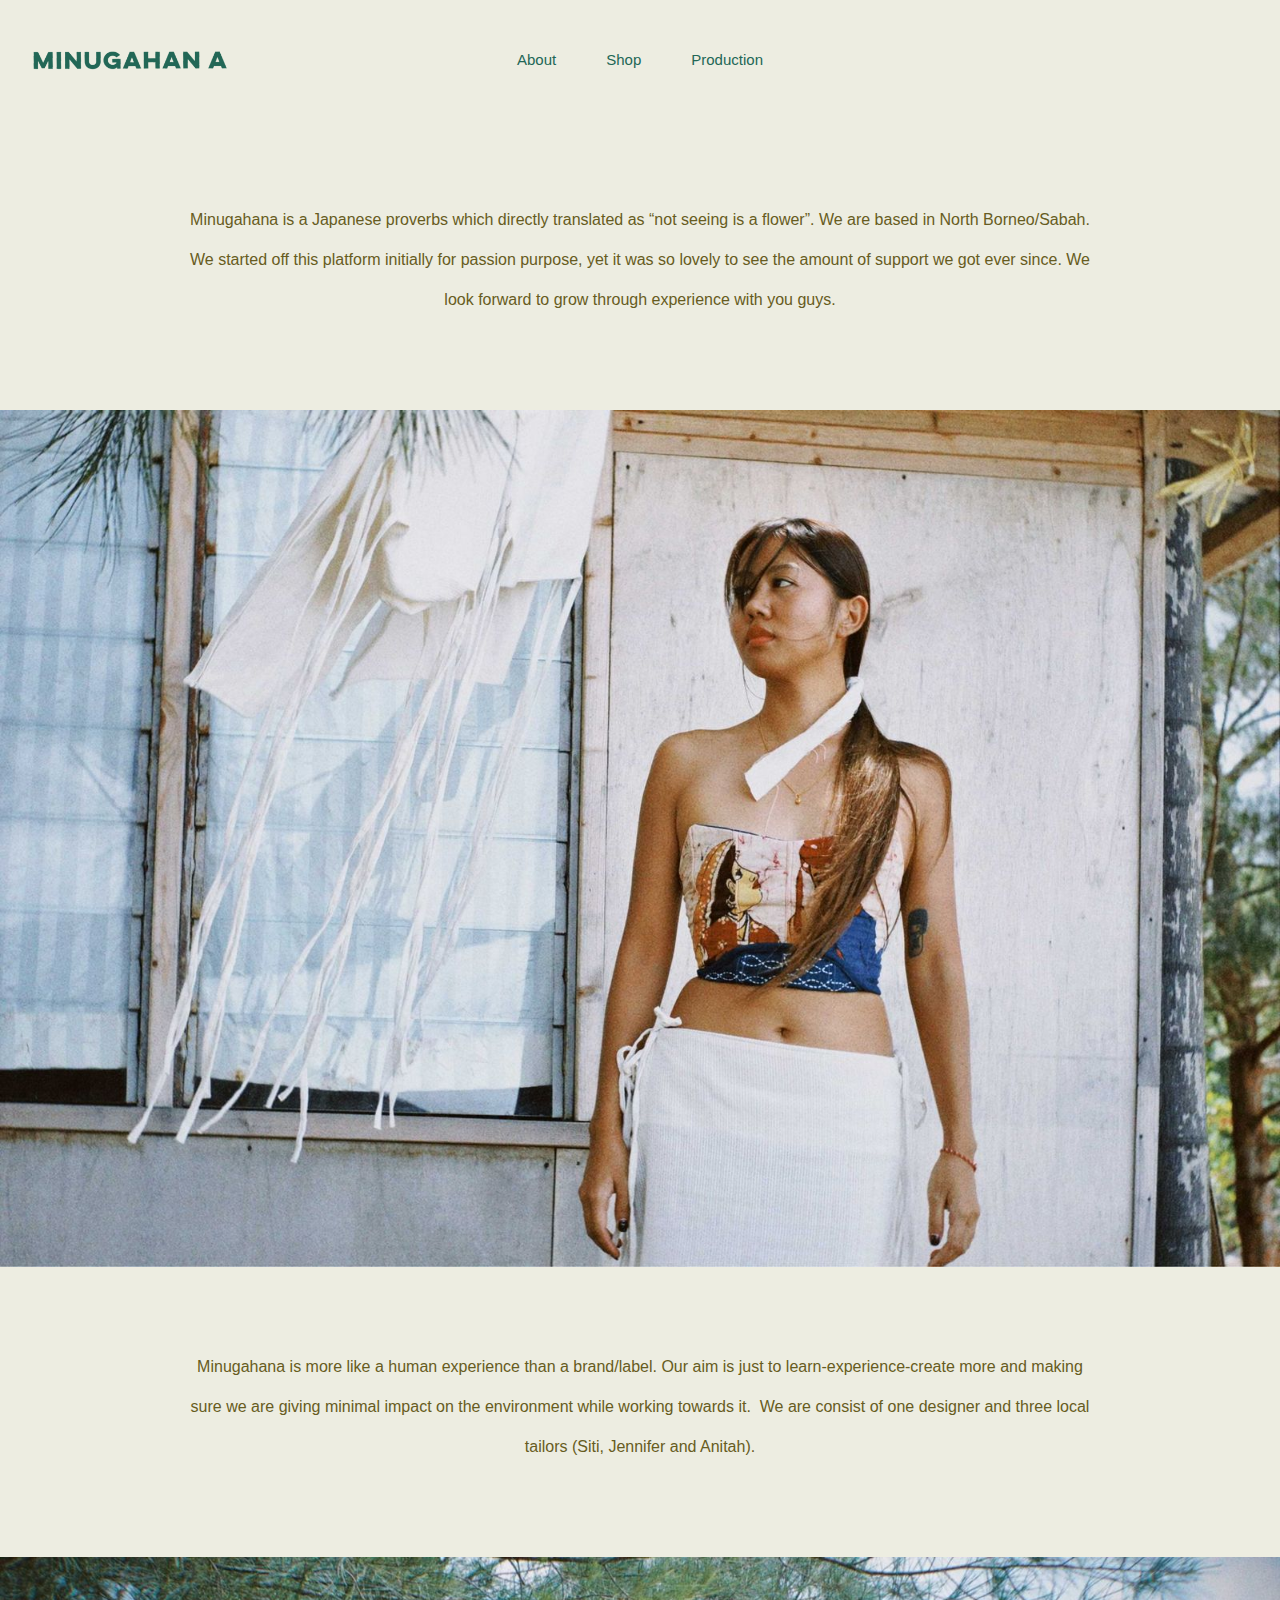
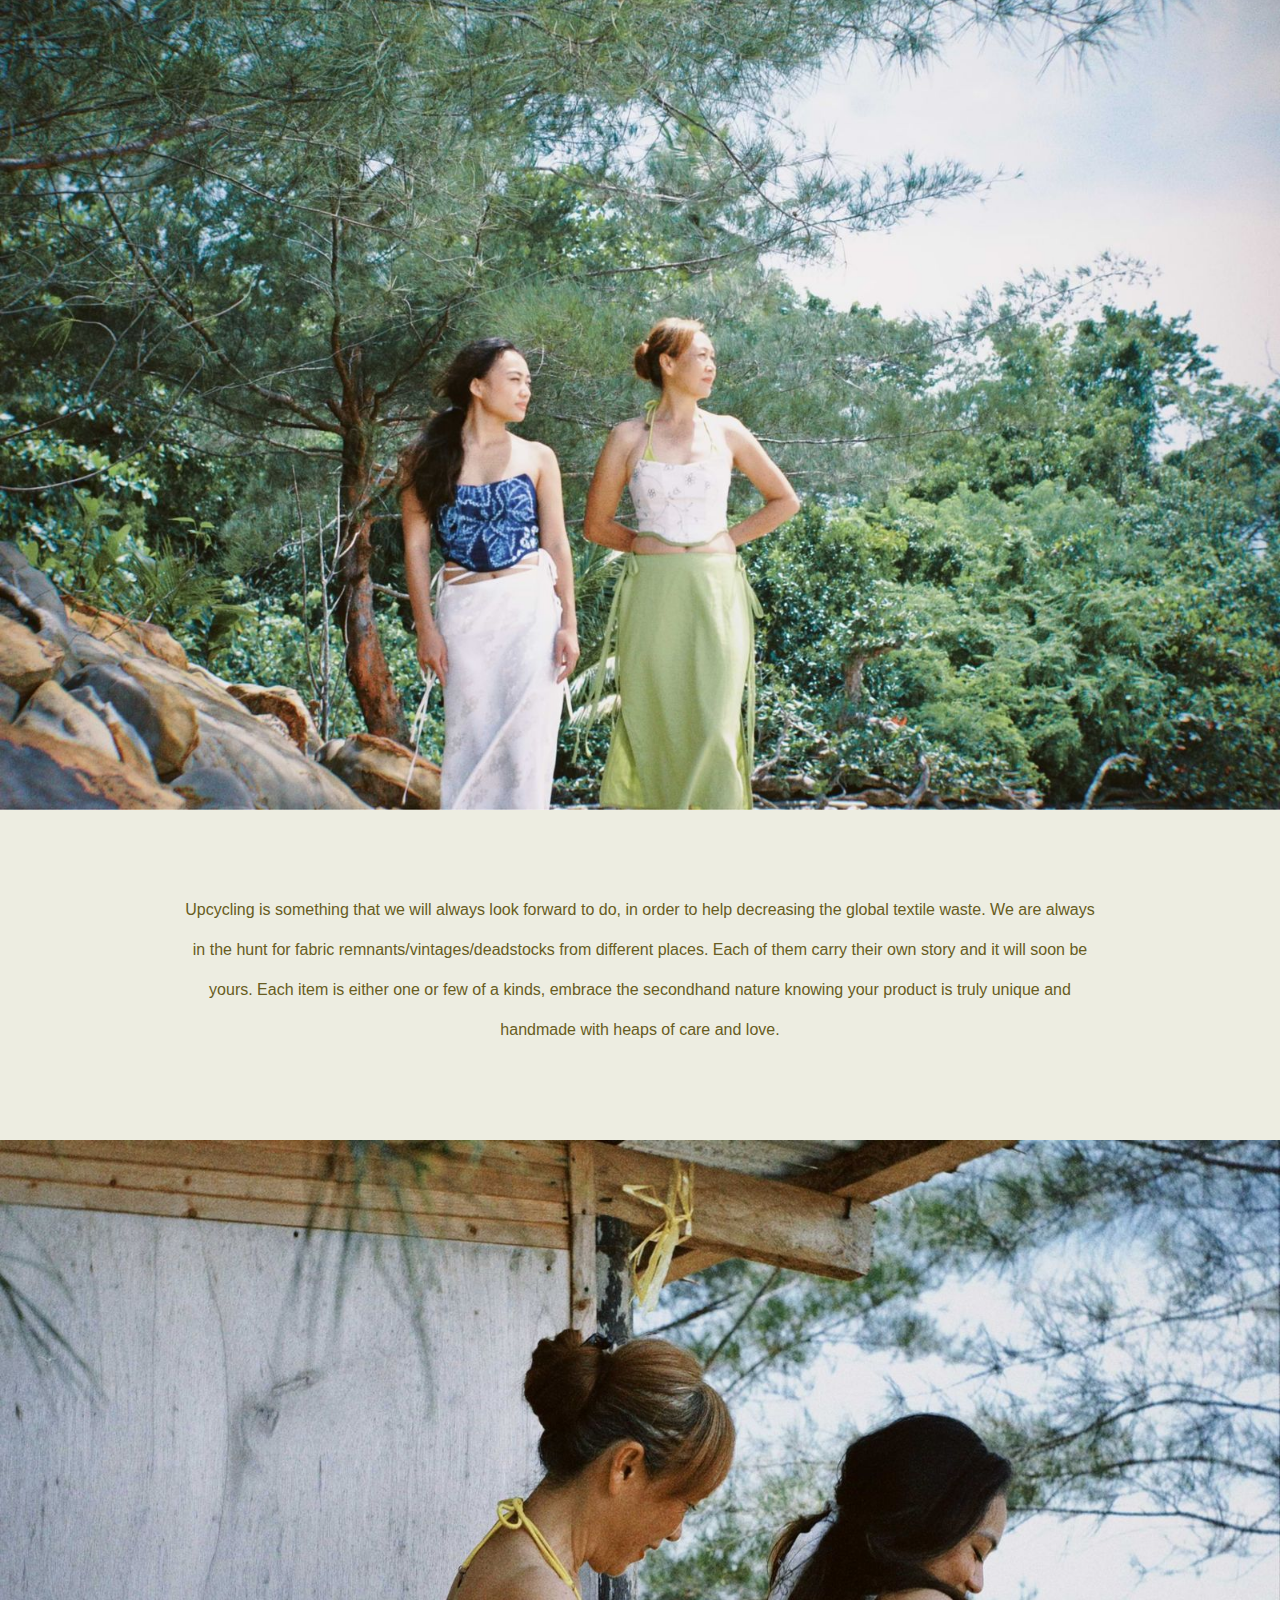
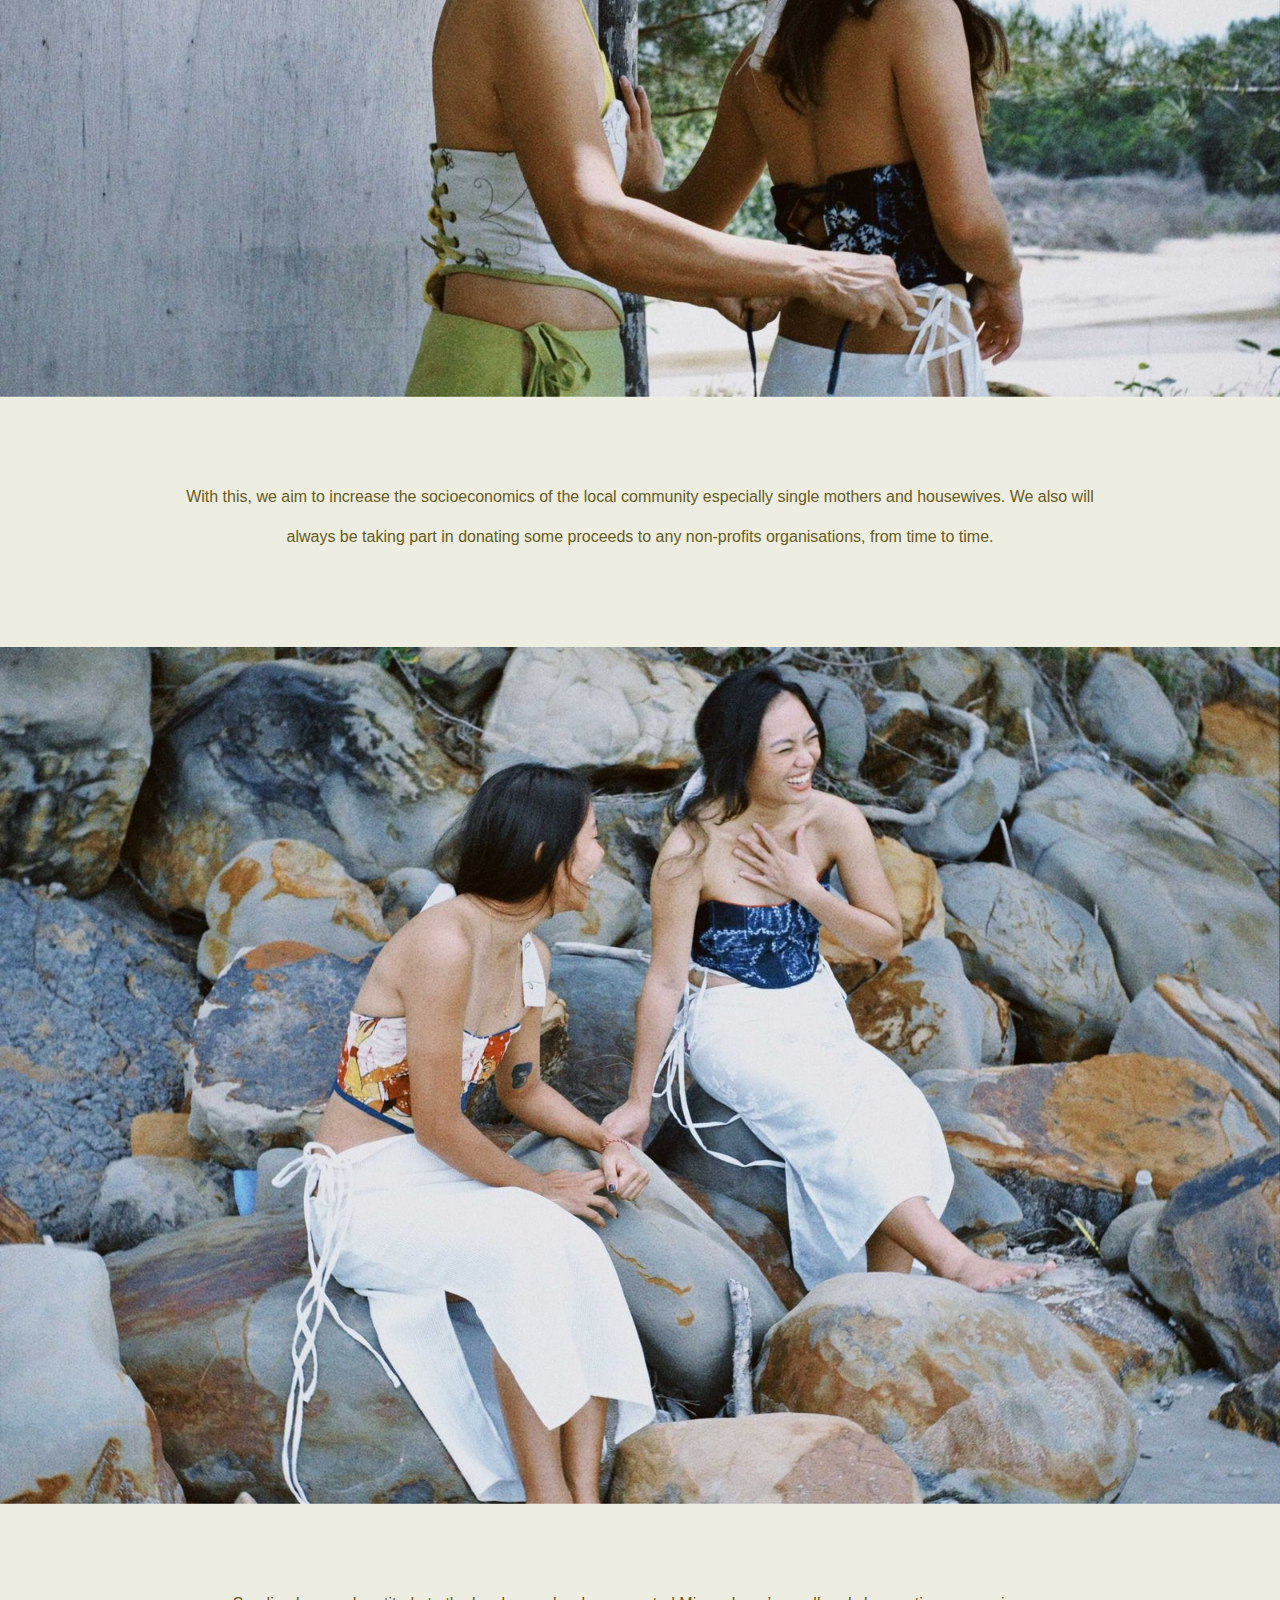
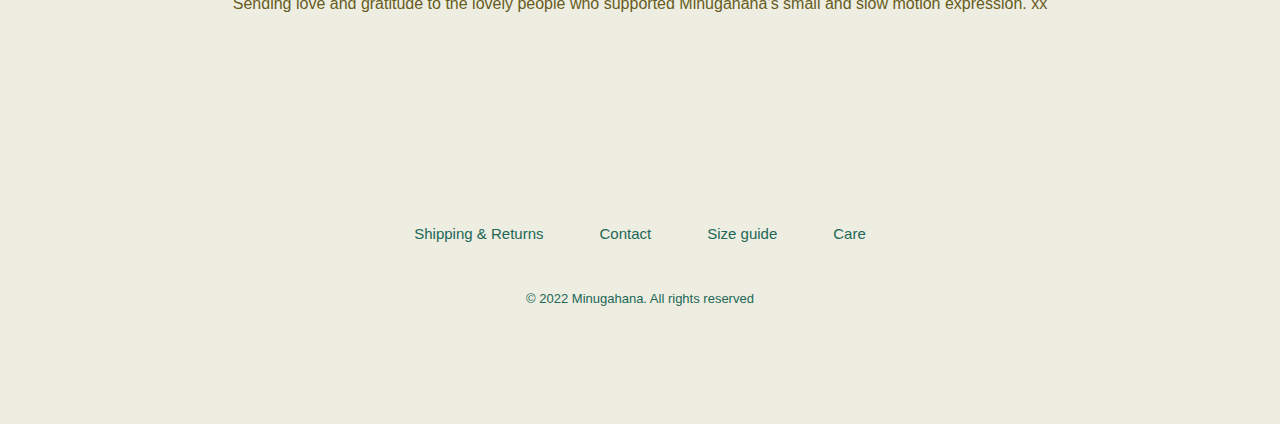
==== commit 5a602d30: "update about airport 4" ====
--- a/about.html
+++ b/about.html
@@ -52,7 +52,7 @@
   <div class="section-medium wf-section">
     <div class="container w-container">
       <div class="paragraph-wrap">
-        <p>Minugahana is a Japanese proverbs which directly translated as “not seeing is a flower”. We are based in North Borneo/Sabah. we started off this platform initially for passion purpose, yet it was so lovely to see the amount of support we got ever since. We look forward to grow through experience with you guys.</p>
+        <p>Minugahana is a Japanese proverbs which directly translated as “not seeing is a flower”. We are based in North Borneo/Sabah. We started off this platform initially for passion purpose, yet it was so lovely to see the amount of support we got ever since. We look forward to grow through experience with you guys.</p>
       </div>
     </div>
   </div>
@@ -88,7 +88,7 @@
   <div class="section-medium wf-section">
     <div class="container w-container">
       <div class="paragraph-wrap">
-        <p>With this, we aim to increase the socioeconomics of the local community especially single mothers and housewives. We also will always be taking part in donationg some proceeds to any non-profits organisations, from time to time.</p>
+        <p>With this, we aim to increase the socioeconomics of the local community especially single mothers and housewives. We also will always be taking part in donating some proceeds to any non-profits organisations, from time to time.</p>
       </div>
     </div>
   </div>
